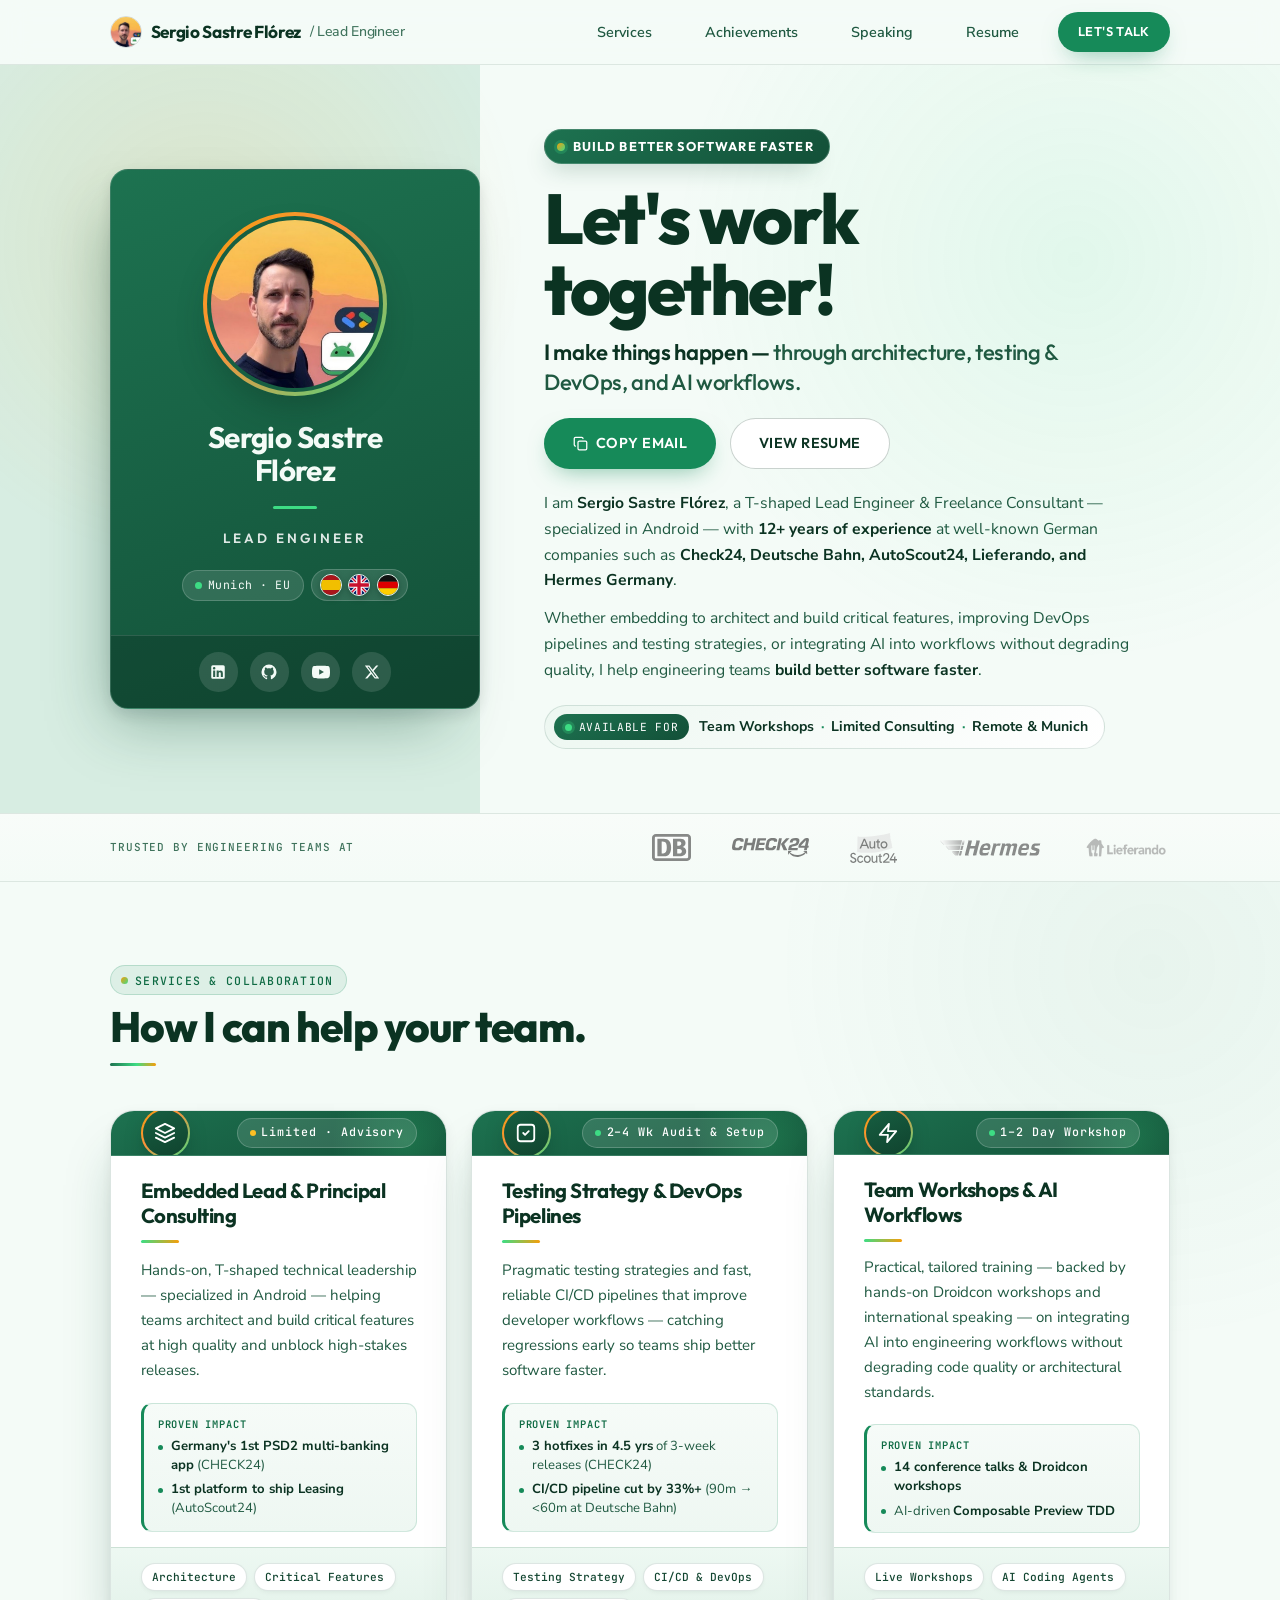
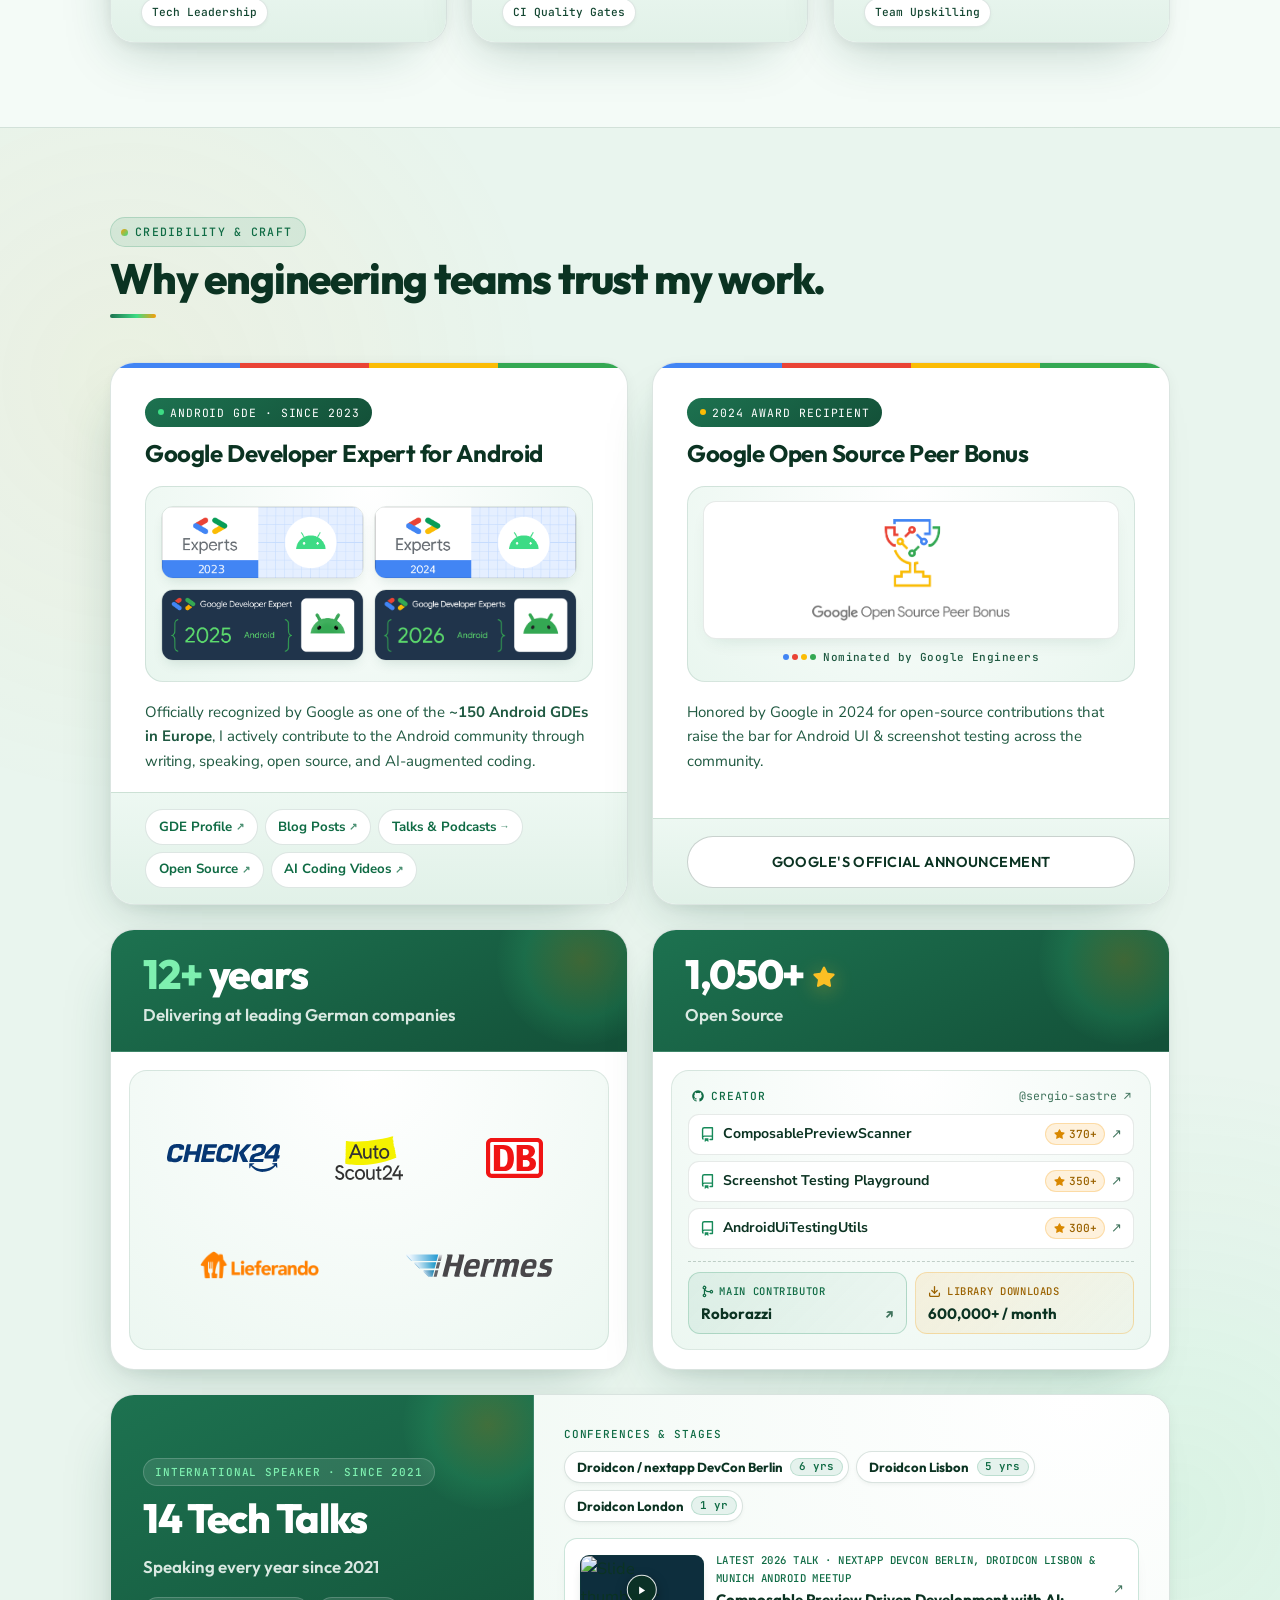
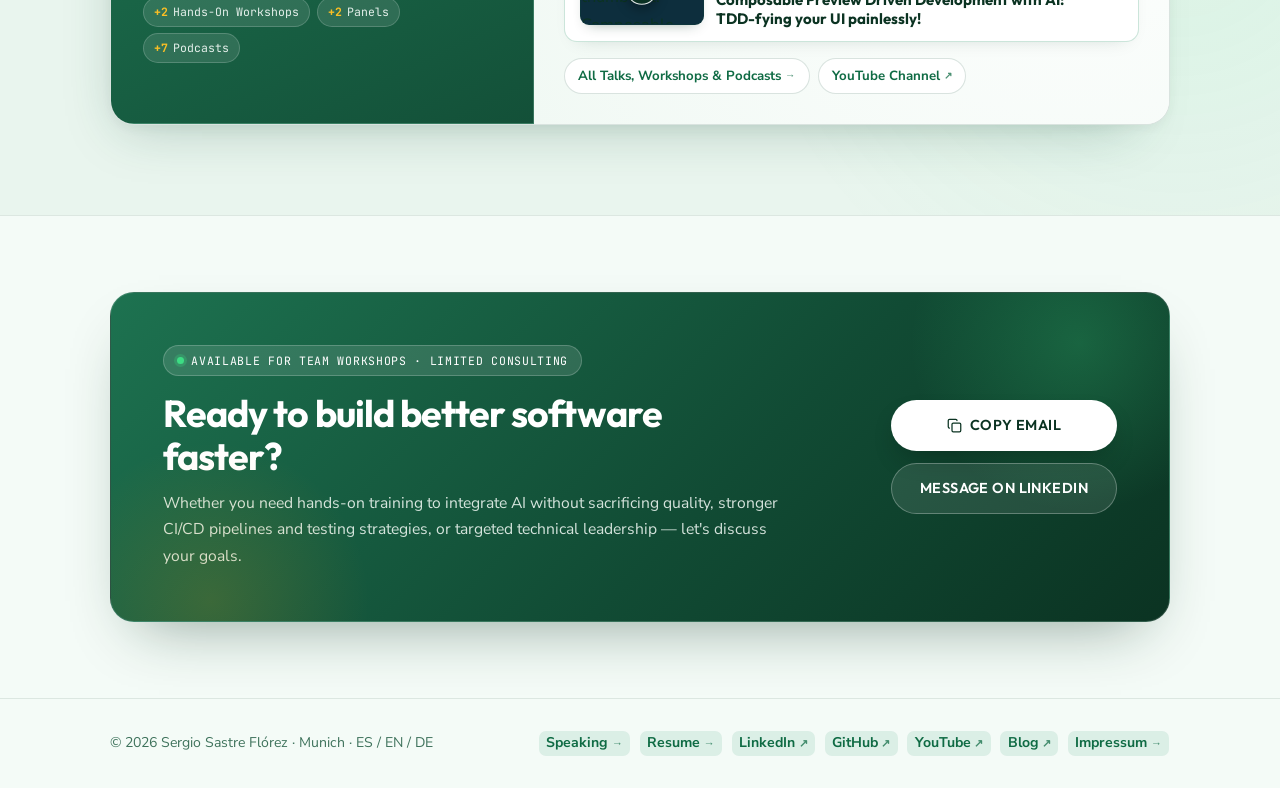
==== index.html @ 7dfab3ab "use face icon on the top left instead of ssf" ====
<!doctype html>
<html lang="en">
<head>
  <meta charset="utf-8">
  <meta name="viewport" content="width=device-width, initial-scale=1">
  <title>Sergio Sastre Flórez — Lead Engineer &amp; Google Developer Expert</title>
  <meta
    name="description"
    content="Sergio Sastre Flórez — Lead Engineer, Freelance Consultant, Google Developer Expert (GDE) for Android, and 2024 Google Open Source Peer Bonus Award recipient. Build better software faster."
  >
  <meta name="author" content="Sergio Sastre Flórez">
  <meta property="og:type" content="website">
  <meta property="og:title" content="Sergio Sastre Flórez — Lead Engineer &amp; Android GDE">
  <meta
    property="og:description"
    content="Lead Engineer with 12+ years of experience at Check24, Deutsche Bahn, AutoScout24, Lieferando, and Hermes Germany. Build better software faster."
  >
  <meta property="og:url" content="https://sergio-sastre.github.io/IT-Consulting-Training/">

  <link rel="preconnect" href="https://fonts.googleapis.com">
  <link rel="preconnect" href="https://fonts.gstatic.com" crossorigin>
  <link
    href="https://fonts.googleapis.com/css2?family=JetBrains+Mono:wght@400;500&family=Nunito+Sans:opsz,wght@6..12,400;6..12,500;6..12,600;6..12,700&family=Outfit:wght@500;600;700;800&display=swap"
    rel="stylesheet"
  >
  <link rel="stylesheet" href="styles.css?v=30">

  <script type="application/ld+json">
    {
      "@context": "https://schema.org",
      "@type": "Person",
      "name": "Sergio Sastre Flórez",
      "jobTitle": "Lead Engineer & Freelance Consultant",
      "award": [
        "Google Developer Expert (GDE) for Android",
        "2024 Google Open Source Peer Bonus Award"
      ],
      "knowsLanguage": ["Spanish", "English", "German"],
      "address": {
        "@type": "PostalAddress",
        "addressLocality": "Munich",
        "addressCountry": "DE"
      },
      "sameAs": [
        "https://www.linkedin.com/in/sergio-sastre-florez-75b62754/",
        "https://github.com/sergio-sastre",
        "https://www.youtube.com/@sergio-sastre",
        "https://x.com/Gio_Sastre",
        "https://sergiosastre.hashnode.dev/"
      ]
    }
  </script>
</head>
<body id="top">
  <a class="skip-link" href="#main-content">Skip to main content</a>

  <!-- Header -->
  <header class="site-header">
    <div class="container header-inner">
      <a href="#top" class="brand" id="brand-link">
        <img src="assets/sergio-avatar.jpg" alt="" class="brand-mark" width="32" height="32" aria-hidden="true">
        <span>Sergio Sastre Flórez</span>
        <span class="brand-role">/ Lead Engineer</span>
      </a>

      <nav class="header-nav" aria-label="Primary navigation">
        <a href="#services" class="nav-pill">Services</a>
        <a href="#credibility" class="nav-pill">Achievements</a>
        <a href="speaking.html" class="nav-pill">Speaking</a>
        <a href="resume.html" class="nav-pill">Resume</a>
        <a
          href="#contact"
          class="btn btn--primary btn--sm"
          id="header-cta"
        >
          Let's Talk
        </a>
      </nav>
    </div>
  </header>

  <main id="main-content">
    <!-- Hero: Signature Split-Plane Backdrop + 3D-Tilt Profile Card -->
    <section class="hero">
      <div class="container">
        <div class="hero-grid">
          <div class="card-stage">
            <aside class="profile-card" id="profile-card" aria-label="Sergio Sastre Flórez profile card">
              <div class="profile-card-main">
                <div class="avatar-halo">
                  <div class="avatar-inner">
                    <img
                      src="assets/sergio-avatar.jpg"
                      alt="Sergio Sastre Flórez — Google Developer Expert for Android"
                      class="avatar-img"
                      width="174"
                      height="174"
                    >
                  </div>
                </div>
                <h2 class="profile-name">Sergio Sastre<br>Flórez</h2>
                <div class="profile-rule" aria-hidden="true"></div>
                <p class="profile-title">Lead Engineer</p>
                <div class="profile-meta-row">
                  <span class="meta-pill meta-pill--live">Munich &middot; EU</span>
                  <span class="flag-group" aria-label="Working languages: Spanish, English, and German">
                    <span class="flag-badge" title="Spanish" aria-label="Spanish">
                      <svg viewBox="0 0 36 36" aria-hidden="true">
                        <rect width="36" height="9" y="0" fill="#AA151B" />
                        <rect width="36" height="18" y="9" fill="#F1BF00" />
                        <rect width="36" height="9" y="27" fill="#AA151B" />
                      </svg>
                    </span>
                    <span class="flag-badge" title="English" aria-label="English">
                      <svg viewBox="0 0 36 36" aria-hidden="true">
                        <rect width="36" height="36" fill="#012169" />
                        <path d="M0 0L36 36M36 0L0 36" stroke="#FFFFFF" stroke-width="6" />
                        <path d="M0 0L36 36M36 0L0 36" stroke="#C8102E" stroke-width="2.5" />
                        <path d="M18 0V36M0 18H36" stroke="#FFFFFF" stroke-width="10" />
                        <path d="M18 0V36M0 18H36" stroke="#C8102E" stroke-width="6" />
                      </svg>
                    </span>
                    <span class="flag-badge" title="German" aria-label="German">
                      <svg viewBox="0 0 36 36" aria-hidden="true">
                        <rect width="36" height="12" y="0" fill="#111111" />
                        <rect width="36" height="12" y="12" fill="#DD0000" />
                        <rect width="36" height="12" y="24" fill="#FFCE00" />
                      </svg>
                    </span>
                  </span>
                </div>
              </div>

              <div class="profile-socials" aria-label="Social profiles">
                <a
                  href="https://www.linkedin.com/in/sergio-sastre-florez-75b62754/"
                  target="_blank"
                  rel="noopener noreferrer"
                  class="social-btn"
                  aria-label="LinkedIn"
                >
                  <svg width="18" height="18" viewBox="0 0 24 24" fill="currentColor" aria-hidden="true">
                    <path d="M19 3a2 2 0 0 1 2 2v14a2 2 0 0 1-2 2H5a2 2 0 0 1-2-2V5a2 2 0 0 1 2-2h14m-.5 15.5v-5.3a3.26 3.26 0 0 0-3.26-3.26c-.85 0-1.84.52-2.28 1.3v-1.11h-2.79v8.37h2.79v-4.93c0-.77.62-1.4 1.39-1.4a1.4 1.4 0 0 1 1.4 1.4v4.93h2.75M6.88 8.56a1.68 1.68 0 0 0 1.68-1.68c0-.93-.75-1.69-1.68-1.69a1.69 1.69 0 0 0-1.69 1.69c0 .93.76 1.68 1.69 1.68m1.39 9.94v-8.37H5.5v8.37h2.77z" />
                  </svg>
                </a>
                <a
                  href="https://github.com/sergio-sastre"
                  target="_blank"
                  rel="noopener noreferrer"
                  class="social-btn"
                  aria-label="GitHub"
                >
                  <svg width="18" height="18" viewBox="0 0 24 24" fill="currentColor" aria-hidden="true">
                    <path d="M12 2A10 10 0 0 0 2 12c0 4.42 2.87 8.17 6.84 9.5.5.08.66-.23.66-.5v-1.69c-2.77.6-3.36-1.34-3.36-1.34-.46-1.16-1.11-1.47-1.11-1.47-.91-.62.07-.6.07-.6 1 .07 1.53 1.03 1.53 1.03.87 1.52 2.34 1.07 2.91.83.09-.65.35-1.09.63-1.34-2.22-.25-4.55-1.11-4.55-4.92 0-1.11.38-2 1.03-2.71-.1-.25-.45-1.29.1-2.64 0 0 .84-.27 2.75 1.02.79-.22 1.65-.33 2.5-.33.85 0 1.71.11 2.5.33 1.91-1.29 2.75-1.02 2.75-1.02.55 1.35.2 2.39.1 2.64.65.71 1.03 1.6 1.03 2.71 0 3.82-2.34 4.66-4.57 4.91.36.31.69.92.69 1.85V21c0 .27.16.59.67.5C19.14 20.16 22 16.42 22 12A10 10 0 0 0 12 2z" />
                  </svg>
                </a>
                <a
                  href="https://www.youtube.com/@sergio-sastre"
                  target="_blank"
                  rel="noopener noreferrer"
                  class="social-btn"
                  aria-label="YouTube"
                >
                  <svg width="18" height="18" viewBox="0 0 24 24" fill="currentColor" aria-hidden="true">
                    <path d="M23.5 6.2a3 3 0 0 0-2.1-2.1C19.5 3.5 12 3.5 12 3.5s-7.5 0-9.4.6A3 3 0 0 0 .5 6.2C0 8.1 0 12 0 12s0 3.9.5 5.8a3 3 0 0 0 2.1 2.1c1.9.6 9.4.6 9.4.6s7.5 0 9.4-.6a3 3 0 0 0 2.1-2.1c.5-1.9.5-5.8.5-5.8s0-3.9-.5-5.8zM9.6 15.6V8.4l6.3 3.6-6.3 3.6z" />
                  </svg>
                </a>
                <a
                  href="https://x.com/Gio_Sastre"
                  target="_blank"
                  rel="noopener noreferrer"
                  class="social-btn"
                  aria-label="X (Twitter)"
                >
                  <svg width="16" height="16" viewBox="0 0 24 24" fill="currentColor" aria-hidden="true">
                    <path d="M18.244 2.25h3.308l-7.227 8.26 8.502 11.24H16.17l-5.214-6.817L4.99 21.75H1.68l7.73-8.835L1.254 2.25H8.08l4.713 6.231zm-1.161 17.52h1.833L7.084 4.126H5.117z" />
                  </svg>
                </a>
              </div>
            </aside>
          </div>

          <!-- Personal Pitch -->
          <div class="hero-content">
            <div class="quality-eyebrow">Build Better Software Faster</div>
            <h1 class="hero-headline">Let's work<br>together!</h1>
            <p class="hero-tagline">
              I make things happen &mdash;
              <span class="hero-tagline-muted">through architecture, testing &amp; DevOps, and AI workflows.</span>
            </p>

            <div class="hero-actions">
              <button
                type="button"
                class="btn btn--primary"
                id="hero-contact-btn"
                data-copy-email="sergio.sastre.florez@gmail.com"
                title="Copy sergio.sastre.florez@gmail.com"
              >
                <svg width="15" height="15" viewBox="0 0 24 24" fill="none" stroke="currentColor" stroke-width="2" stroke-linecap="round" stroke-linejoin="round" aria-hidden="true">
                  <rect width="14" height="14" x="8" y="8" rx="2" ry="2" />
                  <path d="M4 16c-1.1 0-2-.9-2-2V4c0-1.1.9-2 2-2h10c1.1 0 2 .9 2 2" />
                </svg>
                <span data-copy-label>Copy Email</span>
              </button>
              <a
                href="resume.html"
                class="btn btn--outline"
                id="hero-resume-btn"
              >
                View Resume
              </a>
            </div>

            <div class="hero-bio">
              <p>
                I am <strong>Sergio Sastre Flórez</strong>, a T-shaped Lead Engineer &amp; Freelance Consultant
                &mdash; specialized in Android &mdash; with <strong><span data-years-since="2014-03">12+</span> years of experience</strong> at well-known
                German companies such as <strong>Check24, Deutsche Bahn, AutoScout24, Lieferando, and Hermes Germany</strong>.
              </p>
              <p>
                Whether embedding to architect and build critical features, improving DevOps pipelines and
                testing strategies, or integrating AI into workflows without degrading quality, I help
                engineering teams <strong>build better software faster</strong>.
              </p>
              <div class="engagement-strip" aria-label="Consulting and training availability">
                <span class="engagement-badge">
                  <span class="engagement-dot" aria-hidden="true"></span>
                  Available for
                </span>
                <span class="lang-item">Team Workshops</span>
                <span class="lang-sep" aria-hidden="true">&middot;</span>
                <span class="lang-item">Limited Consulting</span>
                <span class="lang-sep" aria-hidden="true">&middot;</span>
                <span class="lang-item">Remote &amp; Munich</span>
              </div>
            </div>
          </div>
        </div>
      </div>
    </section>

    <!-- Slim Enterprise Trust Logo Bar -->
    <section class="trust-bar" aria-label="Enterprise engineering teams collaborated with">
      <div class="container trust-bar-inner">
        <span class="trust-bar-label">Trusted by engineering teams at</span>
        <div class="trust-bar-logos">
          <img src="assets/logo-deutsche-bahn.svg" alt="Deutsche Bahn" class="trust-logo trust-logo--db" loading="eager">
          <img src="assets/logo-check24.svg" alt="CHECK24" class="trust-logo trust-logo--check24" loading="eager">
          <img src="assets/logo-autoscout24.svg" alt="AutoScout24" class="trust-logo trust-logo--as24" loading="eager">
          <img src="assets/logo-hermes.svg" alt="Hermes Germany" class="trust-logo trust-logo--hermes" loading="eager">
          <img src="assets/logo-lieferando.png" alt="Lieferando" class="trust-logo trust-logo--lieferando" loading="eager">
        </div>
      </div>
    </section>

    <!-- Services & Engagement Pillars -->
    <section class="services" id="services">
      <div class="container">
        <div class="section-header reveal">
          <span class="section-eyebrow">Services &amp; Collaboration</span>
          <h2 class="section-title">How I can help your team.</h2>
        </div>

        <div class="services-grid">
          <article class="service-card reveal">
            <div class="service-card-top">
              <span class="service-icon" aria-hidden="true">
                <svg width="22" height="22" viewBox="0 0 24 24" fill="none" stroke="currentColor" stroke-width="2" stroke-linecap="round" stroke-linejoin="round">
                  <polygon points="12 2 2 7 12 12 22 7 12 2" />
                  <polyline points="2 17 12 22 22 17" />
                  <polyline points="2 12 12 17 22 12" />
                </svg>
              </span>
              <span class="service-num service-num--limited">Limited &middot; Advisory</span>
            </div>
            <h3 class="service-title">Embedded Lead &amp; Principal Consulting</h3>
            <p class="service-desc">
              Hands-on, T-shaped technical leadership &mdash; specialized in Android &mdash; helping teams
              architect and build critical features at high quality and unblock high-stakes releases.
            </p>
            <div class="service-proof">
              <span class="service-proof-label">Proven Impact</span>
              <ul class="service-proof-list">
                <li><strong>Germany's 1st PSD2 multi-banking app</strong> (CHECK24)</li>
                <li><strong>1st platform to ship Leasing</strong> (AutoScout24)</li>
              </ul>
            </div>
            <div class="service-tags" aria-label="Focus areas">
              <span class="service-tag">Architecture</span>
              <span class="service-tag">Critical Features</span>
              <span class="service-tag">Tech Leadership</span>
            </div>
          </article>

          <article class="service-card reveal">
            <div class="service-card-top">
              <span class="service-icon" aria-hidden="true">
                <svg width="22" height="22" viewBox="0 0 24 24" fill="none" stroke="currentColor" stroke-width="2" stroke-linecap="round" stroke-linejoin="round">
                  <rect x="3" y="3" width="18" height="18" rx="3" />
                  <path d="m9 12 2 2 4-4" />
                </svg>
              </span>
              <span class="service-num">2&ndash;4 Wk Audit &amp; Setup</span>
            </div>
            <h3 class="service-title">Testing Strategy &amp; DevOps Pipelines</h3>
            <p class="service-desc">
              Pragmatic testing strategies and fast, reliable CI/CD pipelines that improve developer
              workflows &mdash; catching regressions early so teams ship better software faster.
            </p>
            <div class="service-proof">
              <span class="service-proof-label">Proven Impact</span>
              <ul class="service-proof-list">
                <li><strong>3 hotfixes in 4.5 yrs</strong> of 3-week releases (CHECK24)</li>
                <li><strong>CI/CD pipeline cut by 33%+</strong> (90m &rarr; &lt;60m at Deutsche Bahn)</li>
              </ul>
            </div>
            <div class="service-tags" aria-label="Focus areas">
              <span class="service-tag">Testing Strategy</span>
              <span class="service-tag">CI/CD &amp; DevOps</span>
              <span class="service-tag">CI Quality Gates</span>
            </div>
          </article>

          <article class="service-card reveal">
            <div class="service-card-top">
              <span class="service-icon" aria-hidden="true">
                <svg width="22" height="22" viewBox="0 0 24 24" fill="none" stroke="currentColor" stroke-width="2" stroke-linecap="round" stroke-linejoin="round">
                  <path d="M13 2 3 14h9l-1 8 10-12h-9l1-8z" />
                </svg>
              </span>
              <span class="service-num">1&ndash;2 Day Workshop</span>
            </div>
            <h3 class="service-title">Team Workshops &amp; AI Workflows</h3>
            <p class="service-desc">
              Practical, tailored training &mdash; backed by hands-on Droidcon workshops and international
              speaking &mdash; on integrating AI into engineering workflows without degrading code quality
              or architectural standards.
            </p>
            <div class="service-proof">
              <span class="service-proof-label">Proven Impact</span>
              <ul class="service-proof-list">
                <li><strong>14 conference talks &amp; Droidcon workshops</strong></li>
                <li>AI-driven <strong>Composable Preview TDD</strong></li>
              </ul>
            </div>
            <div class="service-tags" aria-label="Focus areas">
              <span class="service-tag">Live Workshops</span>
              <span class="service-tag">AI Coding Agents</span>
              <span class="service-tag">Team Upskilling</span>
            </div>
          </article>
        </div>
      </div>
    </section>

    <!-- Credibility & Quality-First Bento -->
    <section class="credibility" id="credibility">
      <div class="container">
        <div class="section-header reveal">
          <span class="section-eyebrow">Credibility &amp; Craft</span>
          <h2 class="section-title">Why engineering teams trust my work.</h2>
        </div>

        <div class="bento-grid">
          <!-- Google Developer Expert for Android Card -->
          <article class="gde-card reveal">
            <div>
              <span class="gde-pill">Android GDE &middot; Since 2023</span>
              <h3 class="gde-title">Google Developer Expert for Android</h3>
            </div>

            <div class="gde-badges-box">
              <div class="gde-badges-grid" aria-label="Google Developer Expert for Android badges from 2023 to 2026">
                <img
                  src="assets/gde-android-2023.png"
                  alt="Google Developer Experts Android badge 2023"
                  class="gde-badge-img"
                  width="600"
                  height="213"
                >
                <img
                  src="assets/gde-android-2024.png"
                  alt="Google Developer Experts Android badge 2024"
                  class="gde-badge-img"
                  width="600"
                  height="213"
                >
                <img
                  src="assets/gde-android-2025.png"
                  alt="Google Developer Expert Android badge 2025"
                  class="gde-badge-img"
                  width="600"
                  height="213"
                >
                <img
                  src="assets/gde-android-2026.png"
                  alt="Google Developer Experts Android badge 2026"
                  class="gde-badge-img"
                  width="1024"
                  height="363"
                >
              </div>
            </div>

            <p class="gde-desc">
              Officially recognized by Google as one of the <strong>~150 Android GDEs in Europe</strong>,
              I actively contribute to the Android community through writing, speaking, open source, and
              AI-augmented coding.
            </p>

            <div class="gde-links" aria-label="Android GDE and community links">
              <a href="https://me.developers.google.com/u/sergio-sastre" target="_blank" rel="noopener noreferrer" class="link-chip">GDE Profile</a>
              <a href="https://sergiosastre.hashnode.dev/" target="_blank" rel="noopener noreferrer" class="link-chip">Blog Posts</a>
              <a href="speaking.html" class="link-chip link-chip--internal">Talks &amp; Podcasts</a>
              <a href="https://sergiosastre.hashnode.dev/open-source" target="_blank" rel="noopener noreferrer" class="link-chip">Open Source</a>
              <a href="https://www.youtube.com/@sergio-sastre" target="_blank" rel="noopener noreferrer" class="link-chip">AI Coding Videos</a>
            </div>
          </article>

          <!-- 2024 Google Open Source Peer Bonus Showcase -->
          <article class="award-card reveal">
            <div>
              <span class="award-pill">2024 Award Recipient</span>
              <h3 class="award-title">Google Open Source Peer Bonus</h3>
            </div>
            <div class="award-badge-box">
              <div class="award-emblem-frame">
                <img
                  src="assets/google-peer-bonus-2024.png"
                  alt="2024 Google Open Source Peer Bonus Award"
                  class="award-badge-img"
                  width="485"
                  height="264"
                >
              </div>
              <div class="award-badge-caption">
                <span class="google-dots" aria-hidden="true">
                  <span class="g-dot g-dot--blue"></span>
                  <span class="g-dot g-dot--red"></span>
                  <span class="g-dot g-dot--yellow"></span>
                  <span class="g-dot g-dot--green"></span>
                </span>
                <span>Nominated by Google Engineers</span>
              </div>
            </div>
            <p class="award-desc">
              Honored by Google in 2024 for open-source contributions that raise the bar for
              Android UI &amp; screenshot testing across the community.
            </p>
            <div class="award-actions">
              <a
                href="https://opensource.googleblog.com/2024/06/google-open-source-peer-bonus-program-first-group-2024-recipients.html"
                target="_blank"
                rel="noopener noreferrer"
                class="btn btn--outline"
                id="peer-bonus-link"
              >
                Google's official announcement
              </a>
            </div>
          </article>
        </div>

        <div class="bento-bottom">
          <article class="proof-card clients-card reveal">
            <div>
              <div class="proof-metric"><span data-years-since="2014-03">12+</span> years</div>
              <h3 class="proof-label">Delivering at leading German companies</h3>
            </div>
            <div
              class="clients-logo-tray"
              aria-label="Companies collaborated with: CHECK24, Deutsche Bahn, AutoScout24, Lieferando, and Hermes Germany"
            >
              <img src="assets/logo-check24.svg" alt="CHECK24" class="client-logo client-logo--check24" loading="lazy">
              <img src="assets/logo-autoscout24.svg" alt="AutoScout24" class="client-logo client-logo--as24" loading="lazy">
              <img src="assets/logo-deutsche-bahn.svg" alt="Deutsche Bahn" class="client-logo client-logo--db" loading="lazy">
              <img src="assets/logo-lieferando.png" alt="Lieferando" class="client-logo client-logo--lieferando" loading="lazy">
              <img src="assets/logo-hermes.svg" alt="Hermes Germany" class="client-logo client-logo--hermes" loading="lazy">
            </div>
          </article>

          <article class="proof-card oss-card reveal">
            <div>
              <div class="proof-metric">
                1,050+
                <span class="proof-star" aria-label="GitHub stars">
                  <svg width="26" height="26" viewBox="0 0 24 24" fill="currentColor" aria-hidden="true">
                    <path d="M12 2.4c.42 0 .8.24.98.62l2.44 4.95 5.46.79c.42.06.77.36.9.76.13.4.02.84-.28 1.13l-3.95 3.85.93 5.44c.07.42-.1.84-.44 1.09a1.1 1.1 0 0 1-1.15.08L12 18.54l-4.89 2.57c-.38.2-.83.17-1.15-.08a1.09 1.09 0 0 1-.44-1.09l.93-5.44-3.95-3.85a1.09 1.09 0 0 1-.28-1.13c.13-.4.48-.7.9-.76l5.46-.79 2.44-4.95c.18-.38.56-.62.98-.62Z" />
                  </svg>
                </span>
              </div>
              <h3 class="proof-label">Open Source</h3>
            </div>

            <div class="oss-tray">
              <div class="oss-group">
                <div class="oss-group-header">
                  <span class="oss-group-tag">
                    <svg width="14" height="14" viewBox="0 0 24 24" fill="currentColor" aria-hidden="true">
                      <path d="M12 2A10 10 0 0 0 2 12c0 4.42 2.87 8.17 6.84 9.5.5.08.66-.23.66-.5v-1.69c-2.77.6-3.36-1.34-3.36-1.34-.46-1.16-1.11-1.47-1.11-1.47-.91-.62.07-.6.07-.6 1 .07 1.53 1.03 1.53 1.03.87 1.52 2.34 1.07 2.91.83.09-.65.35-1.09.63-1.34-2.22-.25-4.55-1.11-4.55-4.92 0-1.11.38-2 1.03-2.71-.1-.25-.45-1.29.1-2.64 0 0 .84-.27 2.75 1.02.79-.22 1.65-.33 2.5-.33.85 0 1.71.11 2.5.33 1.91-1.29 2.75-1.02 2.75-1.02.55 1.35.2 2.39.1 2.64.65.71 1.03 1.6 1.03 2.71 0 3.82-2.34 4.66-4.57 4.91.36.31.69.92.69 1.85V21c0 .27.16.59.67.5C19.14 20.16 22 16.42 22 12A10 10 0 0 0 12 2z" />
                    </svg>
                    Creator
                  </span>
                  <a
                    href="https://github.com/sergio-sastre"
                    target="_blank"
                    rel="noopener noreferrer"
                    class="oss-handle"
                  >@sergio-sastre &#8599;</a>
                </div>

                <div class="oss-repo-list" role="list">
                  <a
                    href="https://github.com/sergio-sastre/ComposablePreviewScanner"
                    target="_blank"
                    rel="noopener noreferrer"
                    class="oss-repo-item"
                    role="listitem"
                  >
                    <span class="oss-repo-name">
                      <svg class="oss-repo-icon" width="15" height="15" viewBox="0 0 16 16" fill="currentColor" aria-hidden="true">
                        <path d="M2 2.5A2.5 2.5 0 0 1 4.5 0h8.75a.75.75 0 0 1 .75.75v12.5a.75.75 0 0 1-.75.75h-2.5a.75.75 0 0 1 0-1.5h1.75v-2h-8a1 1 0 0 0-.714 1.7.75.75 0 1 1-1.072 1.05A2.495 2.495 0 0 1 2 11.5Zm10.5-1h-8a1 1 0 0 0-1 1v6.708A2.486 2.486 0 0 1 4.5 9h8ZM5 12.25a.25.25 0 0 1 .25-.25h3.5a.25.25 0 0 1 .25.25v3.25a.25.25 0 0 1-.4.2l-1.45-1.087a.249.249 0 0 0-.3 0L5.4 15.7a.25.25 0 0 1-.4-.2Z" />
                      </svg>
                      <span>ComposablePreviewScanner</span>
                    </span>
                    <span class="oss-repo-meta">
                      <span class="oss-star-badge">
                        <svg class="oss-star-icon" width="11" height="11" viewBox="0 0 16 16" fill="currentColor" aria-hidden="true">
                          <path d="M8 .25a.75.75 0 0 1 .673.418l1.882 3.815 4.21.612a.75.75 0 0 1 .416 1.279l-3.046 2.97.719 4.192a.751.751 0 0 1-1.088.791L8 12.347l-3.766 1.98a.75.75 0 0 1-1.088-.79l.72-4.194L.818 6.374a.75.75 0 0 1 .416-1.28l4.21-.611L7.327.668A.75.75 0 0 1 8 .25Z" />
                        </svg>
                        <span data-github-stars="sergio-sastre/ComposablePreviewScanner">370+</span>
                      </span>
                      <span class="oss-arrow" aria-hidden="true">&#8599;</span>
                    </span>
                  </a>

                  <a
                    href="https://github.com/sergio-sastre/Android-screenshot-testing-playground"
                    target="_blank"
                    rel="noopener noreferrer"
                    class="oss-repo-item"
                    role="listitem"
                  >
                    <span class="oss-repo-name">
                      <svg class="oss-repo-icon" width="15" height="15" viewBox="0 0 16 16" fill="currentColor" aria-hidden="true">
                        <path d="M2 2.5A2.5 2.5 0 0 1 4.5 0h8.75a.75.75 0 0 1 .75.75v12.5a.75.75 0 0 1-.75.75h-2.5a.75.75 0 0 1 0-1.5h1.75v-2h-8a1 1 0 0 0-.714 1.7.75.75 0 1 1-1.072 1.05A2.495 2.495 0 0 1 2 11.5Zm10.5-1h-8a1 1 0 0 0-1 1v6.708A2.486 2.486 0 0 1 4.5 9h8ZM5 12.25a.25.25 0 0 1 .25-.25h3.5a.25.25 0 0 1 .25.25v3.25a.25.25 0 0 1-.4.2l-1.45-1.087a.249.249 0 0 0-.3 0L5.4 15.7a.25.25 0 0 1-.4-.2Z" />
                      </svg>
                      <span>Screenshot Testing Playground</span>
                    </span>
                    <span class="oss-repo-meta">
                      <span class="oss-star-badge">
                        <svg class="oss-star-icon" width="11" height="11" viewBox="0 0 16 16" fill="currentColor" aria-hidden="true">
                          <path d="M8 .25a.75.75 0 0 1 .673.418l1.882 3.815 4.21.612a.75.75 0 0 1 .416 1.279l-3.046 2.97.719 4.192a.751.751 0 0 1-1.088.791L8 12.347l-3.766 1.98a.75.75 0 0 1-1.088-.79l.72-4.194L.818 6.374a.75.75 0 0 1 .416-1.28l4.21-.611L7.327.668A.75.75 0 0 1 8 .25Z" />
                        </svg>
                        <span data-github-stars="sergio-sastre/Android-screenshot-testing-playground">350+</span>
                      </span>
                      <span class="oss-arrow" aria-hidden="true">&#8599;</span>
                    </span>
                  </a>

                  <a
                    href="https://github.com/sergio-sastre/AndroidUiTestingUtils"
                    target="_blank"
                    rel="noopener noreferrer"
                    class="oss-repo-item"
                    role="listitem"
                  >
                    <span class="oss-repo-name">
                      <svg class="oss-repo-icon" width="15" height="15" viewBox="0 0 16 16" fill="currentColor" aria-hidden="true">
                        <path d="M2 2.5A2.5 2.5 0 0 1 4.5 0h8.75a.75.75 0 0 1 .75.75v12.5a.75.75 0 0 1-.75.75h-2.5a.75.75 0 0 1 0-1.5h1.75v-2h-8a1 1 0 0 0-.714 1.7.75.75 0 1 1-1.072 1.05A2.495 2.495 0 0 1 2 11.5Zm10.5-1h-8a1 1 0 0 0-1 1v6.708A2.486 2.486 0 0 1 4.5 9h8ZM5 12.25a.25.25 0 0 1 .25-.25h3.5a.25.25 0 0 1 .25.25v3.25a.25.25 0 0 1-.4.2l-1.45-1.087a.249.249 0 0 0-.3 0L5.4 15.7a.25.25 0 0 1-.4-.2Z" />
                      </svg>
                      <span>AndroidUiTestingUtils</span>
                    </span>
                    <span class="oss-repo-meta">
                      <span class="oss-star-badge">
                        <svg class="oss-star-icon" width="11" height="11" viewBox="0 0 16 16" fill="currentColor" aria-hidden="true">
                          <path d="M8 .25a.75.75 0 0 1 .673.418l1.882 3.815 4.21.612a.75.75 0 0 1 .416 1.279l-3.046 2.97.719 4.192a.751.751 0 0 1-1.088.791L8 12.347l-3.766 1.98a.75.75 0 0 1-1.088-.79l.72-4.194L.818 6.374a.75.75 0 0 1 .416-1.28l4.21-.611L7.327.668A.75.75 0 0 1 8 .25Z" />
                        </svg>
                        <span data-github-stars="sergio-sastre/AndroidUiTestingUtils">300+</span>
                      </span>
                      <span class="oss-arrow" aria-hidden="true">&#8599;</span>
                    </span>
                  </a>
                </div>
              </div>

              <div class="oss-spotlights">
                <a
                  href="https://github.com/takahirom/roborazzi"
                  target="_blank"
                  rel="noopener noreferrer"
                  class="oss-spotlight oss-spotlight--roborazzi"
                >
                  <span class="oss-spotlight-eyebrow">
                    <svg width="13" height="13" viewBox="0 0 16 16" fill="currentColor" aria-hidden="true">
                      <path d="M5.45 5.154A4.25 4.25 0 0 0 9.25 7.5h1.378a2.251 2.251 0 1 1 0 1.5H9.25A5.734 5.734 0 0 1 5 7.123v3.505a2.25 2.25 0 1 1-1.5 0V5.372a2.25 2.25 0 1 1 1.95-.218ZM4.25 13.5a.75.75 0 1 0 0-1.5.75.75 0 0 0 0 1.5Zm8.5-4.5a.75.75 0 1 0 0-1.5.75.75 0 0 0 0 1.5ZM5 3.25a.75.75 0 1 0 0 .005V3.25Z" />
                    </svg>
                    Main Contributor
                  </span>
                  <span class="oss-spotlight-title">
                    <span>Roborazzi</span>
                    <span class="oss-arrow" aria-hidden="true">&#8599;</span>
                  </span>
                </a>

                <div class="oss-spotlight oss-spotlight--downloads">
                  <span class="oss-spotlight-eyebrow">
                    <svg width="13" height="13" viewBox="0 0 24 24" fill="none" stroke="currentColor" stroke-width="2.4" stroke-linecap="round" stroke-linejoin="round" aria-hidden="true">
                      <path d="M21 15v4a2 2 0 0 1-2 2H5a2 2 0 0 1-2-2v-4" />
                      <polyline points="7 10 12 15 17 10" />
                      <line x1="12" y1="15" x2="12" y2="3" />
                    </svg>
                    Library Downloads
                  </span>
                  <span class="oss-spotlight-title">
                    <span><span data-library-downloads>600,000+</span> / month</span>
                  </span>
                </div>
              </div>
            </div>
          </article>
        </div>

        <!-- Full-Width International Speaker & Communication Proof Card -->
        <article class="proof-card speaker-card reveal" aria-label="International speaking, workshops, panels, and podcasts">
          <div class="speaker-card-lead">
            <span class="speaker-eyebrow">International Speaker &middot; Since 2021</span>
            <div class="proof-metric">14 Tech Talks</div>
            <h3 class="proof-label">Speaking every year since 2021</h3>
            <div class="speaker-stats-row" aria-label="Additional appearances beyond the 14 tech talks">
              <span class="speaker-stat-pill"><strong>+2</strong> Hands-On Workshops</span>
              <span class="speaker-stat-pill"><strong>+2</strong> Panels</span>
              <span class="speaker-stat-pill"><strong>+7</strong> Podcasts</span>
            </div>
          </div>

          <div class="speaker-card-body">
            <div class="speaker-venues">
              <span class="speaker-venues-label">Conferences &amp; Stages</span>
              <div class="speaker-venue-chips">
                <span class="speaker-venue-chip">
                  <span>Droidcon / nextapp DevCon Berlin</span>
                  <span class="speaker-venue-count">6 yrs</span>
                </span>
                <span class="speaker-venue-chip">
                  <span>Droidcon Lisbon</span>
                  <span class="speaker-venue-count">5 yrs</span>
                </span>
                <span class="speaker-venue-chip">
                  <span>Droidcon London</span>
                  <span class="speaker-venue-count">1 yr</span>
                </span>
              </div>
            </div>

            <a
              href="https://www.youtube.com/watch?v=SDtrO4ddlBA"
              target="_blank"
              rel="noopener noreferrer"
              class="speaker-featured-talk"
            >
              <span class="speaker-featured-thumb">
                <img
                  src="https://files.speakerdeck.com/presentations/9c331479b34b43c38b0afb5137bd88f7/slide_1.jpg?41035550"
                  alt="Slide thumbnail: Composable Preview Driven Development with AI: TDD-fying your UI painlessly!"
                  class="speaker-featured-thumb-img"
                  loading="lazy"
                >
                <span class="speaker-featured-play" aria-hidden="true">
                  <svg width="13" height="13" viewBox="0 0 24 24" fill="currentColor">
                    <path d="M8 5.14v14l11-7-11-7z" />
                  </svg>
                </span>
              </span>
              <span class="speaker-featured-copy">
                <span class="speaker-featured-meta">Latest 2026 Talk &middot; nextapp DevCon Berlin, Droidcon Lisbon &amp; Munich Android Meetup</span>
                <span class="speaker-featured-title">Composable Preview Driven Development with AI: TDD-fying your UI painlessly!</span>
              </span>
              <span class="oss-arrow" aria-hidden="true">&#8599;</span>
            </a>

            <div class="speaker-actions">
              <a
                href="speaking.html"
                class="link-chip link-chip--internal"
              >
                All Talks, Workshops &amp; Podcasts
              </a>
              <a
                href="https://www.youtube.com/@sergio-sastre"
                target="_blank"
                rel="noopener noreferrer"
                class="link-chip"
              >
                YouTube Channel
              </a>
            </div>
          </div>
        </article>
      </div>
    </section>

    <!-- Closing Client Conversion CTA -->
    <section class="cta-section" id="contact">
      <div class="container">
        <div class="cta-banner reveal">
          <div class="cta-content">
            <span class="cta-pill">
              <span class="cta-pill-dot" aria-hidden="true"></span>
              Available for Team Workshops &middot; Limited Consulting
            </span>
            <h2 class="cta-title">Ready to build better software faster?</h2>
            <p class="cta-desc">
              Whether you need hands-on training to integrate AI without sacrificing quality, stronger CI/CD
              pipelines and testing strategies, or targeted technical leadership &mdash; let's discuss your goals.
            </p>
          </div>

          <div class="cta-actions">
            <button
              type="button"
              class="btn btn--light"
              id="closing-cta-btn"
              data-copy-email="sergio.sastre.florez@gmail.com"
              title="Copy sergio.sastre.florez@gmail.com"
            >
              <svg width="15" height="15" viewBox="0 0 24 24" fill="none" stroke="currentColor" stroke-width="2" stroke-linecap="round" stroke-linejoin="round" aria-hidden="true">
                <rect width="14" height="14" x="8" y="8" rx="2" ry="2" />
                <path d="M4 16c-1.1 0-2-.9-2-2V4c0-1.1.9-2 2-2h10c1.1 0 2 .9 2 2" />
              </svg>
              <span data-copy-label>Copy Email</span>
            </button>
            <a
              href="https://www.linkedin.com/in/sergio-sastre-florez-75b62754/"
              target="_blank"
              rel="noopener noreferrer"
              class="btn btn--glass"
            >
              Message on LinkedIn
            </a>
          </div>
        </div>
      </div>
    </section>
  </main>

  <footer class="site-footer">
    <div class="container footer-inner">
      <div>&copy; <span id="current-year">2026</span> Sergio Sastre Flórez &middot; Munich &middot; ES / EN / DE</div>
      <div class="footer-links">
        <a href="speaking.html" class="link-chip link-chip--internal">Speaking</a>
        <a href="resume.html" class="link-chip link-chip--internal">Resume</a>
        <a href="https://www.linkedin.com/in/sergio-sastre-florez-75b62754/" target="_blank" rel="noopener noreferrer" class="link-chip">LinkedIn</a>
        <a href="https://github.com/sergio-sastre" target="_blank" rel="noopener noreferrer" class="link-chip">GitHub</a>
        <a href="https://www.youtube.com/@sergio-sastre" target="_blank" rel="noopener noreferrer" class="link-chip">YouTube</a>
        <a href="https://sergiosastre.hashnode.dev/" target="_blank" rel="noopener noreferrer" class="link-chip">Blog</a>
        <a href="impressum.html" class="link-chip link-chip--internal">Impressum</a>
      </div>
    </div>
  </footer>

  <script src="script.js?v=15" defer></script>
</body>
</html>
---- styles.css ----
/* ==========================================================================
   Sergio Sastre Flórez — Standout Personal Home Page
   Elevated Wix-Inspired Split-Plane Card + Quality-First Showcase
   Fonts: Outfit (Rounded Geometric Display) + Nunito Sans (Rounded Pro Body)
   ========================================================================== */

:root {
  --sand-bg: #d7ede2;
  --sand-deep: #c4e4d4;
  --card-cream: #edf7f1;
  --white: #f4fbf7;
  --pure-white: #ffffff;
  --off-white: #e9f5ee;

  --ink-950: #0b3322;
  --ink-800: #134631;
  --ink-700: #1f5941;
  --ink-500: #3f735c;

  --cobalt-600: #168a59;
  --cobalt-700: #0f6b44;
  --cobalt-tint: rgba(22, 138, 89, 0.11);
  --cobalt-tint-hover: rgba(22, 138, 89, 0.18);

  --amber-glow: rgba(245, 158, 11, 0.18);
  --rule: rgba(11, 51, 34, 0.10);
  --rule-strong: rgba(11, 51, 34, 0.22);

  --font-display: "Outfit", -apple-system, BlinkMacSystemFont, sans-serif;
  --font-sans: "Nunito Sans", -apple-system, BlinkMacSystemFont, sans-serif;
  --font-mono: "JetBrains Mono", ui-monospace, SFMono-Regular, Menlo, monospace;

  --container-max: 1140px;
  --gutter: clamp(1.25rem, 4vw, 2.5rem);
  --radius-sm: 10px;
  --radius-md: 18px;
  --radius-lg: 24px;
  --ease-out: cubic-bezier(0.22, 1, 0.36, 1);
}

*,
*::before,
*::after {
  box-sizing: border-box;
}

html {
  scroll-behavior: smooth;
  -webkit-font-smoothing: antialiased;
  -moz-osx-font-smoothing: grayscale;
  overflow-x: clip;
  max-width: 100%;
}

body {
  margin: 0;
  background-color: var(--white);
  color: var(--ink-950);
  font-family: var(--font-sans);
  font-size: 1.02rem;
  line-height: 1.7;
  overflow-x: clip;
  max-width: 100%;
}

img {
  max-width: 100%;
  display: block;
}

a {
  color: inherit;
  text-decoration: none;
}

button {
  font: inherit;
  color: inherit;
}

:focus-visible {
  outline: 2px solid var(--cobalt-600);
  outline-offset: 3px;
}

.skip-link {
  position: absolute;
  top: -100px;
  left: 1rem;
  background: var(--ink-950);
  color: var(--pure-white);
  padding: 0.6rem 1rem;
  border-radius: var(--radius-sm);
  z-index: 1000;
  font-size: 0.875rem;
}

.skip-link:focus {
  top: 1rem;
}

.container {
  width: 100%;
  max-width: var(--container-max);
  margin-inline: auto;
  padding-inline: var(--gutter);
}

/* ==========================================================================
   Header
   ========================================================================== */
.site-header {
  position: sticky;
  top: 0;
  z-index: 100;
  background: rgba(244, 251, 247, 0.88);
  backdrop-filter: blur(14px);
  -webkit-backdrop-filter: blur(14px);
  border-bottom: 1px solid var(--rule);
}

.header-inner {
  display: flex;
  align-items: center;
  justify-content: space-between;
  min-height: 4rem;
  gap: 0.75rem;
}

.brand {
  display: inline-flex;
  align-items: center;
  gap: 0.55rem;
  min-width: 0;
  font-family: var(--font-display);
  font-weight: 700;
  font-size: clamp(0.92rem, 3.6vw, 1.08rem);
  letter-spacing: -0.02em;
}

.brand-mark {
  display: block;
  width: 2rem;
  height: 2rem;
  flex-shrink: 0;
  border-radius: 50%;
  object-fit: cover;
  border: 1.5px solid rgba(15, 23, 42, 0.14);
  transition: border-color 180ms ease, transform 180ms ease;
}

.brand:hover .brand-mark {
  border-color: var(--cobalt-600);
  transform: scale(1.04);
}

.brand-role {
  font-family: var(--font-sans);
  font-weight: 500;
  color: var(--ink-500);
  font-size: 0.88rem;
  display: none;
}

@media (min-width: 720px) {
  .brand-role {
    display: inline;
  }
}

.header-nav {
  display: flex;
  align-items: center;
  flex-shrink: 0;
  gap: clamp(0.85rem, 2.2vw, 1.6rem);
}

.header-nav .btn--sm {
  white-space: nowrap;
}

.nav-pill {
  display: none;
  font-size: 0.9rem;
  font-weight: 600;
  color: var(--ink-700);
  padding: 0.4rem 0.85rem;
  border-radius: 999px;
  transition: background-color 160ms ease, color 160ms ease;
}

.nav-pill:hover {
  background: var(--cobalt-tint);
  color: var(--cobalt-600);
}

@media (min-width: 640px) {
  .header-inner {
    gap: 1.5rem;
  }

  .nav-pill {
    display: inline-flex;
  }
}

@media (max-width: 419px) {
  .header-nav .btn--sm {
    padding: 0.45rem 0.9rem;
    font-size: 0.76rem;
  }
}

/* ==========================================================================
   Buttons
   ========================================================================== */
.btn {
  display: inline-flex;
  align-items: center;
  justify-content: center;
  max-width: 100%;
  gap: 0.5rem;
  padding: 0.78rem 1.75rem;
  border-radius: 999px;
  font-family: var(--font-display);
  font-size: 0.9rem;
  font-weight: 600;
  letter-spacing: 0.03em;
  text-transform: uppercase;
  border: 1.5px solid transparent;
  cursor: pointer;
  transition:
    background-color 200ms var(--ease-out),
    color 200ms var(--ease-out),
    border-color 200ms var(--ease-out),
    transform 200ms var(--ease-out),
    box-shadow 200ms var(--ease-out);
}

.btn:active {
  transform: translateY(1px);
}

.btn.is-copied {
  background: var(--cobalt-600);
  color: var(--pure-white);
  border-color: var(--cobalt-600);
}

.btn--primary {
  background: var(--cobalt-600);
  color: var(--pure-white);
  box-shadow: 0 10px 24px -10px rgba(22, 138, 89, 0.55);
}

.btn--primary:hover {
  background: var(--cobalt-700);
  transform: translateY(-2px);
  box-shadow: 0 14px 28px -10px rgba(22, 138, 89, 0.6);
}

.btn--outline {
  background: var(--pure-white);
  border-color: var(--rule-strong);
  color: var(--ink-950);
}

.btn--outline:hover {
  border-color: var(--ink-950);
  background: var(--ink-950);
  color: var(--pure-white);
  transform: translateY(-2px);
}

.btn--sm {
  padding: 0.52rem 1.2rem;
  font-size: 0.8rem;
}

/* ==========================================================================
   Underline-Free Interactive Link Chips (Tactile & Unmistakably Clickable)
   ========================================================================== */
.link-chip {
  display: inline-flex;
  align-items: center;
  max-width: 100%;
  overflow-wrap: anywhere;
  white-space: normal;
  gap: 0.22rem;
  padding: 0.06em 0.52em;
  margin-inline: 0.06em;
  border-radius: 7px;
  background: var(--cobalt-tint);
  color: var(--cobalt-700);
  font-weight: 700;
  text-decoration: none;
  transition:
    background-color 180ms var(--ease-out),
    color 180ms var(--ease-out),
    transform 180ms var(--ease-out),
    box-shadow 180ms var(--ease-out);
}

.link-chip::after {
  content: "\2197";
  font-size: 0.78em;
  line-height: 1;
  opacity: 0.75;
  transition: transform 180ms var(--ease-out), opacity 180ms ease;
}

.link-chip:hover {
  background: var(--cobalt-600);
  color: var(--pure-white);
  box-shadow: 0 6px 14px -6px rgba(22, 138, 89, 0.45);
  transform: translateY(-1px);
}

.link-chip:hover::after {
  opacity: 1;
  transform: translate(1.5px, -1.5px);
}

.link-chip--internal::after {
  content: "\2192";
}

.link-chip--internal:hover::after {
  transform: translateX(2px);
}

/* ==========================================================================
   Hero — Split-Plane Backdrop + 3D-Tilt Floating Profile Card
   ========================================================================== */
.hero {
  position: relative;
  overflow-x: clip;
  padding-block: clamp(2rem, 5vw, 3.25rem);
  background:
    radial-gradient(circle 420px at 18% 18%, rgba(245, 158, 11, 0.10), transparent 70%),
    radial-gradient(circle 520px at 88% 22%, rgba(61, 220, 132, 0.11), transparent 72%),
    linear-gradient(180deg, var(--sand-bg) 0%, var(--sand-bg) 320px, var(--white) 320px, var(--white) 100%);
}

@media (min-width: 920px) {
  .hero {
    background:
      radial-gradient(circle 460px at 16% 24%, rgba(245, 158, 11, 0.11), transparent 70%),
      radial-gradient(circle 560px at 84% 26%, rgba(61, 220, 132, 0.10), transparent 72%),
      linear-gradient(90deg, var(--sand-bg) 0%, var(--sand-bg) 37.5%, var(--white) 37.5%, var(--white) 100%);
    padding-block: clamp(2.75rem, 5vw, 4rem);
  }
}

.hero-grid {
  display: grid;
  grid-template-columns: minmax(0, 1fr);
  gap: clamp(2.5rem, 5vw, 4.5rem);
  align-items: center;
}

@media (min-width: 920px) {
  .hero-grid {
    grid-template-columns: 370px minmax(0, 1fr);
  }
}

/* Signature Floating Profile Card with Interactive Tilt */
.card-stage {
  min-width: 0;
  perspective: 1000px;
}

.profile-card {
  position: relative;
  background: linear-gradient(160deg, #1d7250 0%, #135038 100%);
  border-radius: var(--radius-md);
  border: 1px solid rgba(255, 255, 255, 0.14);
  overflow: hidden;
  box-shadow:
    -18px 30px 58px -18px rgba(19, 80, 56, 0.38),
    0 6px 16px rgba(17, 24, 39, 0.12);
  text-align: center;
  max-width: 370px;
  width: 100%;
  margin-inline: auto;
  transition: box-shadow 350ms var(--ease-out);
  will-change: transform;
}

.profile-card::after {
  content: "";
  position: absolute;
  inset: 0;
  pointer-events: none;
  opacity: 0;
  background: radial-gradient(
    circle 260px at var(--mx, 50%) var(--my, 50%),
    rgba(255, 255, 255, 0.18),
    transparent 70%
  );
  transition: opacity 320ms ease;
}

.profile-card.is-tilting {
  box-shadow:
    0 34px 68px -18px rgba(19, 80, 56, 0.45),
    0 8px 20px rgba(17, 24, 39, 0.14);
}

.profile-card.is-tilting::after {
  opacity: 1;
}

.profile-card-main {
  padding: 2.65rem 2rem 2.1rem;
  position: relative;
}

/* Warm sunset & Android green halo */
.avatar-halo {
  position: relative;
  width: 184px;
  height: 184px;
  margin: 0 auto 1.55rem;
  border-radius: 50%;
  padding: 4px;
  background: linear-gradient(135deg, #f59e0b 0%, #fb923c 42%, #3ddc84 100%);
  box-shadow: 0 18px 36px -12px rgba(11, 46, 32, 0.42);
}

.avatar-inner {
  width: 100%;
  height: 100%;
  border-radius: 50%;
  padding: 4px;
  background: #175f42;
}

.avatar-img {
  width: 100%;
  height: 100%;
  object-fit: cover;
  border-radius: 50%;
}

.profile-name {
  font-family: var(--font-display);
  font-size: 1.85rem;
  font-weight: 700;
  line-height: 1.12;
  letter-spacing: -0.02em;
  margin: 0;
  color: var(--white);
}

.profile-rule {
  width: 44px;
  height: 3px;
  background: #3ddc84;
  margin: 1.15rem auto;
  border-radius: 999px;
}

.profile-title {
  font-family: var(--font-display);
  font-size: 0.84rem;
  font-weight: 600;
  letter-spacing: 0.22em;
  text-transform: uppercase;
  color: rgba(255, 255, 255, 0.86);
  margin: 0;
  line-height: 1.65;
}

.profile-meta-row {
  display: flex;
  align-items: center;
  justify-content: center;
  flex-wrap: wrap;
  gap: 0.45rem;
  margin-top: 1.25rem;
}

.meta-pill {
  display: inline-flex;
  align-items: center;
  gap: 0.35rem;
  padding: 0.3rem 0.78rem;
  background: rgba(255, 255, 255, 0.12);
  border: 1px solid rgba(255, 255, 255, 0.18);
  border-radius: 999px;
  font-family: var(--font-mono);
  font-size: 0.72rem;
  letter-spacing: 0.04em;
  color: var(--white);
}

.meta-pill--live::before {
  content: "";
  width: 7px;
  height: 7px;
  border-radius: 50%;
  background: #3ddc84;
}

.flag-group {
  display: inline-flex;
  align-items: center;
  gap: 0.4rem;
  padding: 0.24rem 0.52rem;
  background: rgba(255, 255, 255, 0.12);
  border: 1px solid rgba(255, 255, 255, 0.18);
  border-radius: 999px;
}

.flag-badge {
  display: inline-flex;
  width: 22px;
  height: 22px;
  border-radius: 50%;
  overflow: hidden;
  border: 1.5px solid rgba(255, 255, 255, 0.92);
  box-shadow: 0 2px 6px rgba(8, 38, 26, 0.35);
  flex-shrink: 0;
  transition: transform 160ms var(--ease-out);
}

.flag-badge:hover {
  transform: translateY(-1px) scale(1.08);
}

.flag-badge svg {
  width: 100%;
  height: 100%;
  display: block;
}

.profile-socials {
  display: flex;
  align-items: center;
  justify-content: center;
  gap: 0.75rem;
  padding: 1.05rem 1.5rem;
  background: rgba(8, 38, 26, 0.28);
  border-top: 1px solid rgba(255, 255, 255, 0.12);
}

.social-btn {
  display: inline-flex;
  align-items: center;
  justify-content: center;
  width: 2.45rem;
  height: 2.45rem;
  border-radius: 50%;
  color: var(--white);
  background: rgba(255, 255, 255, 0.12);
  transition: background-color 180ms ease, color 180ms ease, transform 180ms ease;
}

.social-btn:hover {
  background: #3ddc84;
  color: #0b2e20;
  transform: translateY(-2px);
}

/* Hero Right Column */
.hero-content {
  min-width: 0;
  max-width: 600px;
}

.quality-eyebrow {
  display: inline-flex;
  align-items: center;
  gap: 0.5rem;
  font-family: var(--font-display);
  font-size: 0.8rem;
  font-weight: 700;
  letter-spacing: 0.09em;
  text-transform: uppercase;
  color: var(--pure-white);
  background: linear-gradient(135deg, #1d7250 0%, #135038 100%);
  border: 1px solid rgba(255, 255, 255, 0.18);
  box-shadow: -6px 12px 24px -12px rgba(19, 80, 56, 0.42);
  padding: 0.36rem 0.95rem 0.36rem 0.72rem;
  border-radius: 999px;
  margin-bottom: 1.15rem;
}

.quality-eyebrow::before {
  content: "";
  width: 8px;
  height: 8px;
  border-radius: 50%;
  flex-shrink: 0;
  background: linear-gradient(135deg, #f59e0b 0%, #3ddc84 100%);
  box-shadow: 0 0 0 3px rgba(61, 220, 132, 0.22);
}

.hero-headline {
  font-family: var(--font-display);
  font-size: clamp(2.85rem, 5.6vw, 4.4rem);
  font-weight: 800;
  line-height: 1.01;
  letter-spacing: -0.032em;
  margin: 0 0 0.75rem;
  color: var(--ink-950);
}

.hero-tagline {
  font-family: var(--font-display);
  font-size: clamp(1.15rem, 2vw, 1.38rem);
  font-weight: 600;
  color: var(--ink-950);
  margin: 0 0 1.25rem;
  letter-spacing: -0.015em;
  line-height: 1.38;
}

.hero-tagline-muted {
  font-weight: 500;
  color: var(--ink-700);
}

.hero-actions {
  display: flex;
  flex-wrap: wrap;
  gap: 0.85rem;
  margin-bottom: 1.35rem;
}

.hero-bio {
  display: grid;
  gap: 0.75rem;
  font-size: 0.98rem;
  line-height: 1.65;
  color: var(--ink-700);
}

.hero-bio p {
  margin: 0;
}

.hero-bio strong {
  color: var(--ink-950);
  font-weight: 700;
}

.engagement-strip {
  display: inline-flex;
  flex-wrap: wrap;
  align-items: center;
  gap: 0.45rem;
  margin-top: 0.55rem;
  padding: 0.52rem 0.95rem 0.52rem 0.58rem;
  background: linear-gradient(135deg, var(--card-cream) 0%, var(--pure-white) 100%);
  border: 1px solid rgba(19, 80, 56, 0.14);
  border-radius: 999px;
  box-shadow: -8px 16px 30px -22px rgba(19, 80, 56, 0.28);
  font-size: 0.88rem;
  justify-self: start;
}

@media (max-width: 639px) {
  .engagement-strip {
    border-radius: var(--radius-md);
    padding: 0.65rem 0.85rem;
  }
}

.engagement-badge {
  display: inline-flex;
  align-items: center;
  gap: 0.4rem;
  font-family: var(--font-mono);
  font-size: 0.7rem;
  letter-spacing: 0.06em;
  text-transform: uppercase;
  color: var(--pure-white);
  background: linear-gradient(145deg, #1d7250 0%, #135038 100%);
  padding: 0.24rem 0.68rem;
  border-radius: 999px;
  margin-right: 0.15rem;
}

.engagement-dot {
  width: 7px;
  height: 7px;
  border-radius: 50%;
  background: #3ddc84;
  box-shadow: 0 0 0 3px rgba(61, 220, 132, 0.25);
}

.lang-item {
  font-weight: 700;
  color: var(--ink-950);
}

.lang-sep {
  color: var(--cobalt-600);
  font-weight: 700;
}

/* ==========================================================================
   Slim Enterprise Trust Logo Bar
   ========================================================================== */
.trust-bar {
  background: linear-gradient(180deg, #f8fcf9 0%, var(--white) 100%);
  border-top: 1px solid var(--rule);
  padding-block: 1.15rem;
}

.trust-bar-inner {
  display: flex;
  flex-direction: column;
  align-items: center;
  justify-content: center;
  gap: 0.9rem 2rem;
}

@media (min-width: 960px) {
  .trust-bar-inner {
    flex-direction: row;
    justify-content: space-between;
  }
}

.trust-bar-label {
  font-family: var(--font-mono);
  font-size: 0.69rem;
  font-weight: 500;
  letter-spacing: 0.08em;
  text-transform: uppercase;
  color: var(--ink-500);
  white-space: nowrap;
  flex-shrink: 0;
}

.trust-bar-logos {
  display: flex;
  flex-wrap: wrap;
  align-items: center;
  justify-content: center;
  gap: 1.15rem clamp(1.5rem, 3.2vw, 2.75rem);
}

.trust-logo {
  display: block;
  width: auto;
  max-width: 100%;
  object-fit: contain;
  filter: grayscale(100%);
  opacity: 0.62;
  transition:
    filter 220ms var(--ease-out),
    opacity 220ms var(--ease-out),
    transform 220ms var(--ease-out);
}

.trust-logo:hover {
  filter: grayscale(0%);
  opacity: 1;
  transform: translateY(-1px);
}

.trust-logo--check24,
.trust-logo--hermes {
  height: 19px;
}

.trust-logo--db,
.trust-logo--lieferando {
  height: 27px;
}

.trust-logo--as24 {
  height: 30px;
}

/* ==========================================================================
   Services & Engagement Pillars Section — Split-Chamber Atelier Cards
   ========================================================================== */
.services {
  position: relative;
  overflow-x: clip;
  background:
    radial-gradient(circle 540px at 90% 10%, rgba(22, 138, 89, 0.06), transparent 70%),
    var(--white);
  border-top: 1px solid var(--rule);
  padding-block: clamp(3.5rem, 6.5vw, 5.25rem);
}

.services-grid {
  display: grid;
  grid-template-columns: minmax(0, 1fr);
  gap: 1.5rem;
}

@media (min-width: 920px) {
  .services-grid {
    grid-template-columns: repeat(3, minmax(0, 1fr));
  }
}

.service-card {
  position: relative;
  min-width: 0;
  contain: layout style;
  isolation: isolate;
  transform: translate3d(0, 0, 0);
  -webkit-backface-visibility: hidden;
  backface-visibility: hidden;
  background: var(--pure-white);
  border: 1px solid rgba(19, 80, 56, 0.15);
  border-radius: var(--radius-lg);
  padding: 0;
  overflow: hidden;
  display: flex;
  flex-direction: column;
  gap: 0.85rem;
  box-shadow:
    -14px 26px 50px -24px rgba(19, 80, 56, 0.28),
    0 4px 14px rgba(11, 51, 34, 0.06);
  transition:
    transform 260ms var(--ease-out),
    border-color 220ms ease,
    box-shadow 260ms var(--ease-out);
}

.service-card::after {
  content: "";
  position: absolute;
  inset: 0;
  pointer-events: none;
  opacity: 0;
  background: radial-gradient(
    circle 260px at var(--mx, 50%) var(--my, 30%),
    rgba(61, 220, 132, 0.12),
    transparent 70%
  );
  transition: opacity 280ms ease;
}

.service-card:hover {
  transform: translateY(-4px);
  border-color: rgba(22, 138, 89, 0.42);
  box-shadow:
    -18px 34px 62px -22px rgba(19, 80, 56, 0.36),
    0 8px 20px rgba(11, 51, 34, 0.08);
}

.service-card:hover::after {
  opacity: 1;
}

.service-card-top {
  position: relative;
  overflow: hidden;
  display: flex;
  align-items: center;
  justify-content: space-between;
  padding: 1.35rem clamp(1.4rem, 2.8vw, 1.85rem);
  margin-bottom: 0.25rem;
  background: linear-gradient(155deg, #1d7250 0%, #135038 100%);
  border-bottom: 1px solid rgba(255, 255, 255, 0.14);
}

.service-card-top::after {
  content: "";
  position: absolute;
  top: -45px;
  right: -35px;
  width: 150px;
  height: 150px;
  border-radius: 50%;
  background: radial-gradient(circle, rgba(61, 220, 132, 0.22) 0%, transparent 70%);
  pointer-events: none;
}

/* Orbital double-ring medallion echoing the profile card's sunset-emerald halo */
.service-icon {
  position: relative;
  z-index: 1;
  display: inline-grid;
  place-items: center;
  width: 3.1rem;
  height: 3.1rem;
  border-radius: 50%;
  border: 2.5px solid transparent;
  background:
    linear-gradient(155deg, #175f42, #10432e) padding-box,
    linear-gradient(135deg, #f59e0b 0%, #fb923c 42%, #3ddc84 100%) border-box;
  color: var(--pure-white);
  box-shadow: 0 10px 22px -8px rgba(8, 38, 26, 0.55);
  transition: transform 240ms var(--ease-out);
}

.service-card:hover .service-icon {
  transform: scale(1.06) rotate(-4deg);
}

.service-num {
  position: relative;
  z-index: 1;
  display: inline-flex;
  align-items: center;
  gap: 0.35rem;
  padding: 0.26rem 0.72rem;
  border-radius: 999px;
  background: rgba(255, 255, 255, 0.12);
  border: 1px solid rgba(255, 255, 255, 0.20);
  font-family: var(--font-mono);
  font-size: 0.73rem;
  font-weight: 500;
  letter-spacing: 0.08em;
  color: var(--pure-white);
  opacity: 1;
}

.service-num::before {
  content: "";
  width: 6px;
  height: 6px;
  border-radius: 50%;
  background: #3ddc84;
  flex-shrink: 0;
}

.service-num--limited::before {
  background: #fbbf24;
}

.service-title {
  font-family: var(--font-display);
  font-size: 1.28rem;
  font-weight: 700;
  letter-spacing: -0.02em;
  line-height: 1.24;
  margin: 0;
  padding-inline: clamp(1.4rem, 2.8vw, 1.85rem);
  padding-top: 0.25rem;
  color: var(--ink-950);
}

.service-title::after {
  content: "";
  display: block;
  width: 38px;
  height: 3px;
  margin-top: 0.7rem;
  border-radius: 999px;
  background: linear-gradient(90deg, #3ddc84 0%, #f59e0b 100%);
}

.service-desc {
  margin: 0;
  padding-inline: clamp(1.4rem, 2.8vw, 1.85rem);
  padding-bottom: 0.35rem;
  font-size: 0.94rem;
  line-height: 1.66;
  color: var(--ink-700);
}

.service-proof {
  margin-inline: clamp(1.4rem, 2.8vw, 1.85rem);
  padding: 0.72rem 0.88rem;
  border-radius: 11px;
  background: linear-gradient(180deg, #f6fbf8 0%, #eef7f2 100%);
  border: 1px solid rgba(22, 138, 89, 0.16);
  border-left: 3px solid var(--cobalt-600);
  display: flex;
  flex-direction: column;
  gap: 0.24rem;
}

.service-proof-label {
  font-family: var(--font-mono);
  font-size: 0.65rem;
  font-weight: 600;
  letter-spacing: 0.08em;
  text-transform: uppercase;
  color: var(--cobalt-700);
}

.service-proof-list {
  margin: 0;
  padding: 0;
  list-style: none;
  display: flex;
  flex-direction: column;
  gap: 0.34rem;
}

.service-proof-list li {
  position: relative;
  padding-left: 0.85rem;
  font-size: 0.82rem;
  line-height: 1.44;
  color: var(--ink-700);
}

.service-proof-list li::before {
  content: "";
  position: absolute;
  left: 0;
  top: 0.48rem;
  width: 5px;
  height: 5px;
  border-radius: 50%;
  background: var(--cobalt-600);
}

.service-proof-list strong {
  color: var(--ink-950);
  font-weight: 700;
}

.service-tags {
  display: flex;
  flex-wrap: wrap;
  gap: 0.42rem;
  margin-top: auto;
  padding: 0.95rem clamp(1.4rem, 2.8vw, 1.85rem);
  background: linear-gradient(180deg, #edf8f2 0%, #e1f1e8 100%);
  border-top: 1px solid rgba(19, 80, 56, 0.10);
}

.service-tag {
  font-family: var(--font-mono);
  font-size: 0.7rem;
  font-weight: 500;
  color: var(--ink-800);
  background: var(--pure-white);
  border: 1px solid rgba(19, 80, 56, 0.14);
  box-shadow: 0 2px 6px -3px rgba(11, 51, 34, 0.12);
  padding: 0.24rem 0.65rem;
  border-radius: 999px;
}

@media (min-width: 920px) {
  .service-card {
    display: grid;
    grid-template-rows: subgrid;
    grid-row: span 5;
    row-gap: 0.85rem;
    align-items: start;
  }

  .service-card-top,
  .service-proof {
    align-self: stretch;
  }

  .service-tags {
    align-self: end;
    margin-top: 0;
  }
}

/* ==========================================================================
   Credibility & Quality-First Bento Section
   ========================================================================== */
.credibility {
  position: relative;
  overflow-x: clip;
  background:
    radial-gradient(circle 600px at 10% 15%, rgba(245, 158, 11, 0.06), transparent 70%),
    radial-gradient(circle 620px at 92% 82%, rgba(61, 220, 132, 0.09), transparent 72%),
    var(--off-white);
  border-top: 1px solid var(--rule);
  padding-block: clamp(3.75rem, 7vw, 5.75rem);
}

.section-header {
  display: flex;
  flex-direction: column;
  align-items: flex-start;
  gap: 0.55rem;
  margin-bottom: clamp(2rem, 4vw, 2.75rem);
}

.section-eyebrow {
  display: inline-flex;
  align-items: center;
  gap: 0.45rem;
  font-family: var(--font-mono);
  font-size: 0.72rem;
  letter-spacing: 0.11em;
  text-transform: uppercase;
  color: var(--cobalt-700);
  background: rgba(22, 138, 89, 0.10);
  border: 1px solid rgba(22, 138, 89, 0.20);
  padding: 0.26rem 0.78rem 0.26rem 0.62rem;
  border-radius: 999px;
  font-weight: 500;
}

.section-eyebrow::before {
  content: "";
  width: 7px;
  height: 7px;
  border-radius: 50%;
  background: linear-gradient(135deg, #f59e0b 0%, #3ddc84 100%);
  flex-shrink: 0;
}

.section-title {
  font-family: var(--font-display);
  font-size: clamp(1.95rem, 3.6vw, 2.65rem);
  font-weight: 800;
  letter-spacing: -0.028em;
  line-height: 1.1;
  margin: 0;
  color: var(--ink-950);
}

.section-title::after {
  content: "";
  display: block;
  width: 46px;
  height: 3.5px;
  margin-top: 0.75rem;
  border-radius: 999px;
  background: linear-gradient(90deg, #1d7250 0%, #3ddc84 58%, #f59e0b 100%);
}

/* Asymmetric Bento Grid */
.bento-grid {
  display: grid;
  grid-template-columns: minmax(0, 1fr);
  gap: 1.5rem;
}

@media (min-width: 900px) {
  .bento-grid {
    grid-template-columns: repeat(2, minmax(0, 1fr));
  }
}

/* 1. 2024 Google Open Source Peer Bonus Feature Card */
.award-card {
  position: relative;
  min-width: 0;
  contain: layout style;
  isolation: isolate;
  transform: translate3d(0, 0, 0);
  -webkit-backface-visibility: hidden;
  backface-visibility: hidden;
  background: var(--pure-white);
  border: 1px solid rgba(19, 80, 56, 0.15);
  border-radius: var(--radius-lg);
  padding: clamp(1.6rem, 3.5vw, 2.15rem);
  padding-bottom: 0;
  overflow: hidden;
  display: flex;
  flex-direction: column;
  justify-content: flex-start;
  gap: 1.15rem;
  box-shadow:
    -14px 26px 52px -26px rgba(19, 80, 56, 0.28),
    0 4px 14px rgba(11, 51, 34, 0.05);
  transition:
    transform 260ms var(--ease-out),
    border-color 220ms ease,
    box-shadow 260ms var(--ease-out);
}

.award-card:hover,
.gde-card:hover {
  transform: translateY(-4px);
  border-color: rgba(22, 138, 89, 0.38);
  box-shadow:
    -18px 34px 60px -24px rgba(19, 80, 56, 0.34),
    0 8px 18px rgba(11, 51, 34, 0.08);
}

.award-card::after,
.gde-card::after {
  content: "";
  position: absolute;
  inset: 0;
  pointer-events: none;
  opacity: 0;
  background: radial-gradient(
    circle 280px at var(--mx, 50%) var(--my, 35%),
    rgba(61, 220, 132, 0.10),
    transparent 70%
  );
  transition: opacity 280ms ease;
}

.award-card:hover::after,
.gde-card:hover::after {
  opacity: 1;
}

/* Signature 4-color Google hairline bar */
.award-card::before {
  content: "";
  position: absolute;
  top: 0;
  left: 0;
  right: 0;
  height: 4.5px;
  background: linear-gradient(
    90deg,
    #4285f4 0%,
    #4285f4 25%,
    #ea4335 25%,
    #ea4335 50%,
    #fbbc05 50%,
    #fbbc05 75%,
    #34a853 75%,
    #34a853 100%
  );
}

.award-badge-box {
  width: 100%;
  background: radial-gradient(circle at 50% 0%, #ffffff 0%, #e9f6ef 100%);
  border: 1px solid rgba(19, 80, 56, 0.12);
  border-radius: var(--radius-md);
  padding: 0.9rem;
  display: flex;
  flex-direction: column;
  align-items: center;
  justify-content: center;
  gap: 0.55rem;
}

.award-emblem-frame {
  width: 100%;
  flex: 1;
  background: var(--pure-white);
  border: 1px solid var(--rule);
  border-radius: 13px;
  padding: 0.65rem 1rem;
  display: grid;
  place-items: center;
  box-shadow: 0 8px 20px -10px rgba(19, 80, 56, 0.16);
}

.award-badge-img {
  width: 100%;
  max-width: 210px;
  height: auto;
}

.award-badge-caption {
  display: inline-flex;
  align-items: center;
  gap: 0.45rem;
  font-family: var(--font-mono);
  font-size: 0.69rem;
  font-weight: 500;
  letter-spacing: 0.04em;
  color: var(--ink-700);
}

.google-dots {
  display: inline-flex;
  align-items: center;
  gap: 3px;
}

.g-dot {
  width: 6px;
  height: 6px;
  border-radius: 50%;
}

.g-dot--blue {
  background: #4285f4;
}

.g-dot--red {
  background: #ea4335;
}

.g-dot--yellow {
  background: #fbbc05;
}

.g-dot--green {
  background: #34a853;
}

.award-pill {
  display: inline-flex;
  align-items: center;
  gap: 0.4rem;
  font-family: var(--font-mono);
  font-size: 0.71rem;
  letter-spacing: 0.08em;
  text-transform: uppercase;
  color: var(--pure-white);
  background: linear-gradient(145deg, #1d7250 0%, #135038 100%);
  padding: 0.28rem 0.76rem;
  border-radius: 999px;
  margin-bottom: 0.75rem;
}

.award-pill::before {
  content: "";
  width: 6px;
  height: 6px;
  border-radius: 50%;
  background: #fbbc05;
}

.award-title {
  font-family: var(--font-display);
  font-size: 1.5rem;
  font-weight: 700;
  letter-spacing: -0.02em;
  margin: 0;
  line-height: 1.2;
}

.award-desc {
  margin: 0;
  font-size: 0.94rem;
  color: var(--ink-700);
  line-height: 1.62;
}

.award-actions {
  display: flex;
  flex-wrap: wrap;
  margin-top: auto;
  margin-inline: calc(-1 * clamp(1.6rem, 3.5vw, 2.15rem));
  padding: 1.05rem clamp(1.6rem, 3.5vw, 2.15rem);
  background: linear-gradient(180deg, #edf8f2 0%, #e1f1e8 100%);
  border-top: 1px solid rgba(19, 80, 56, 0.10);
}

.award-actions .btn {
  width: 100%;
  flex: 1 1 100%;
  text-align: center;
}

/* 2. Google Developer Expert for Android Card */
.gde-card {
  position: relative;
  min-width: 0;
  contain: layout style;
  isolation: isolate;
  transform: translate3d(0, 0, 0);
  -webkit-backface-visibility: hidden;
  backface-visibility: hidden;
  background: var(--pure-white);
  border: 1px solid rgba(19, 80, 56, 0.15);
  border-radius: var(--radius-lg);
  padding: clamp(1.6rem, 3.5vw, 2.15rem);
  padding-bottom: 0;
  overflow: hidden;
  display: flex;
  flex-direction: column;
  justify-content: flex-start;
  gap: 1.15rem;
  box-shadow:
    -14px 26px 52px -26px rgba(19, 80, 56, 0.28),
    0 4px 14px rgba(11, 51, 34, 0.05);
  transition:
    transform 260ms var(--ease-out),
    border-color 220ms ease,
    box-shadow 260ms var(--ease-out);
}

.gde-card::before {
  content: "";
  position: absolute;
  top: 0;
  left: 0;
  right: 0;
  height: 4.5px;
  background: linear-gradient(
    90deg,
    #4285f4 0%,
    #4285f4 25%,
    #ea4335 25%,
    #ea4335 50%,
    #fbbc05 50%,
    #fbbc05 75%,
    #34a853 75%,
    #34a853 100%
  );
}

.gde-pill {
  display: inline-flex;
  align-items: center;
  gap: 0.4rem;
  font-family: var(--font-mono);
  font-size: 0.71rem;
  letter-spacing: 0.08em;
  text-transform: uppercase;
  color: var(--pure-white);
  background: linear-gradient(145deg, #1d7250 0%, #135038 100%);
  padding: 0.28rem 0.76rem;
  border-radius: 999px;
  margin-bottom: 0.75rem;
}

.gde-pill::before {
  content: "";
  width: 6px;
  height: 6px;
  border-radius: 50%;
  background: #3ddc84;
}

.gde-title {
  font-family: var(--font-display);
  font-size: 1.5rem;
  font-weight: 700;
  letter-spacing: -0.02em;
  margin: 0;
  line-height: 1.2;
}

.gde-badges-box {
  width: 100%;
  background: radial-gradient(circle at 50% 0%, #ffffff 0%, #e9f6ef 100%);
  border: 1px solid rgba(19, 80, 56, 0.12);
  border-radius: var(--radius-md);
  padding: 0.9rem;
  display: grid;
  align-items: center;
}

.gde-badges-grid {
  display: grid;
  grid-template-columns: repeat(2, minmax(0, 1fr));
  gap: 0.65rem;
}

.gde-badge-img {
  width: 100%;
  aspect-ratio: 600 / 213;
  height: auto;
  object-fit: cover;
  display: block;
  border-radius: 12px;
  border: 1px solid var(--rule);
  box-shadow: 0 6px 14px -6px rgba(19, 80, 56, 0.18);
  transition: transform 200ms var(--ease-out), box-shadow 200ms var(--ease-out);
}

.gde-badge-img:hover {
  transform: translateY(-2px) scale(1.015);
  box-shadow: 0 12px 22px -10px rgba(11, 51, 34, 0.26);
}

.gde-desc {
  margin: 0;
  font-size: 0.94rem;
  color: var(--ink-700);
  line-height: 1.62;
}

.gde-links {
  display: flex;
  flex-wrap: wrap;
  gap: 0.45rem;
  margin-top: auto;
  margin-inline: calc(-1 * clamp(1.6rem, 3.5vw, 2.15rem));
  padding: 1.05rem clamp(1.6rem, 3.5vw, 2.15rem);
  background: linear-gradient(180deg, #edf8f2 0%, #e1f1e8 100%);
  border-top: 1px solid rgba(19, 80, 56, 0.10);
}

.gde-links .link-chip {
  margin-inline: 0;
  padding: 0.34rem 0.8rem;
  font-size: 0.83rem;
  background: var(--pure-white);
  border: 1px solid rgba(19, 80, 56, 0.14);
  border-radius: 999px;
}

.gde-links .link-chip:hover {
  background: var(--cobalt-600);
  border-color: var(--cobalt-600);
}

/* Second Row: 2 Split-Chamber Forest Metric Proof Cards */
.bento-bottom {
  display: grid;
  grid-template-columns: minmax(0, 1fr);
  gap: 1.5rem;
  margin-top: 1.5rem;
}

@media (min-width: 900px) {
  .bento-bottom {
    grid-template-columns: repeat(2, minmax(0, 1fr));
  }
}

.proof-card {
  position: relative;
  min-width: 0;
  contain: layout style;
  isolation: isolate;
  transform: translate3d(0, 0, 0);
  -webkit-backface-visibility: hidden;
  backface-visibility: hidden;
  background: var(--pure-white);
  border: 1px solid rgba(19, 80, 56, 0.16);
  border-radius: var(--radius-lg);
  padding: 0;
  overflow: hidden;
  display: flex;
  flex-direction: column;
  justify-content: space-between;
  gap: 1.15rem;
  box-shadow:
    -14px 26px 52px -26px rgba(19, 80, 56, 0.28),
    0 4px 14px rgba(11, 51, 34, 0.05);
  transition:
    transform 260ms var(--ease-out),
    box-shadow 260ms var(--ease-out),
    border-color 220ms ease;
}

.proof-card:hover {
  transform: translateY(-4px);
  border-color: rgba(22, 138, 89, 0.4);
  box-shadow:
    -18px 34px 60px -24px rgba(19, 80, 56, 0.34),
    0 8px 18px rgba(11, 51, 34, 0.08);
}

.proof-card > div:first-child {
  position: relative;
  overflow: hidden;
  padding: 1.45rem clamp(1.5rem, 3vw, 2rem) 1.3rem;
  background: linear-gradient(155deg, #1d7250 0%, #135038 100%);
  border-bottom: 1px solid rgba(255, 255, 255, 0.14);
}

.proof-card > div:first-child::after {
  content: "";
  position: absolute;
  top: -55px;
  right: -40px;
  width: 170px;
  height: 170px;
  border-radius: 50%;
  background: radial-gradient(circle, rgba(245, 158, 11, 0.18) 0%, rgba(61, 220, 132, 0.12) 48%, transparent 72%);
  pointer-events: none;
}

.proof-metric {
  position: relative;
  z-index: 1;
  font-family: var(--font-display);
  font-size: clamp(2.15rem, 3.4vw, 2.55rem);
  font-weight: 800;
  letter-spacing: -0.032em;
  line-height: 1.05;
  color: var(--pure-white);
  margin-bottom: 0.32rem;
}

.proof-metric span[data-years-since] {
  color: #7ef0b0;
}

.proof-label {
  position: relative;
  z-index: 1;
  font-family: var(--font-display);
  font-size: 1.06rem;
  font-weight: 600;
  margin: 0;
  color: rgba(244, 251, 247, 0.88);
}

.proof-desc {
  margin: 0;
  font-size: 0.94rem;
  color: var(--ink-700);
  line-height: 1.65;
}

.proof-star {
  color: #fbbf24;
  display: inline-flex;
  align-items: center;
  vertical-align: middle;
  transform: translateY(-2px);
  filter: drop-shadow(0 4px 10px rgba(251, 191, 36, 0.42));
}

.clients-card .proof-label,
.oss-card .proof-label {
  margin-bottom: 0;
}

/* Trusted Companies Logo Card */
.clients-card,
.oss-card {
  gap: 1.15rem;
}

.clients-logo-tray {
  margin: 0 1.15rem 1.15rem;
  background: radial-gradient(circle at 50% 0%, #ffffff 0%, #ecf7f1 100%);
  border: 1px solid rgba(19, 80, 56, 0.11);
  border-radius: var(--radius-md);
  padding: clamp(1.5rem, 3vw, 2.25rem);
  display: grid;
  grid-template-columns: repeat(2, minmax(0, 1fr));
  align-items: center;
  justify-items: center;
  align-content: space-evenly;
  gap: clamp(1.5rem, 3vw, 2.25rem) clamp(1.25rem, 2.5vw, 2rem);
  flex: 1;
}

.client-logo {
  display: block;
  width: auto;
  max-width: 100%;
  object-fit: contain;
  transition: transform 200ms var(--ease-out);
}

.client-logo:hover {
  transform: scale(1.07);
}

.client-logo:nth-child(5) {
  grid-column: 1 / -1;
}

@media (min-width: 480px) {
  .clients-logo-tray {
    grid-template-columns: repeat(6, minmax(0, 1fr));
  }

  .client-logo:nth-child(1),
  .client-logo:nth-child(2),
  .client-logo:nth-child(3) {
    grid-column: span 2;
  }

  .client-logo:nth-child(4),
  .client-logo:nth-child(5) {
    grid-column: span 3;
  }
}

.client-logo--check24 {
  height: clamp(22px, 2.4vw, 28px);
}

.client-logo--as24 {
  height: clamp(34px, 3.8vw, 44px);
}

.client-logo--db {
  height: clamp(32px, 3.4vw, 40px);
}

.client-logo--lieferando {
  height: clamp(32px, 3.4vw, 40px);
}

.client-logo--hermes {
  height: clamp(22px, 2.4vw, 28px);
}

/* Open Source & AI Tooling Ecosystem Card */
.oss-tray {
  margin: 0 1.15rem 1.15rem;
  background: radial-gradient(circle at 50% 0%, #ffffff 0%, #ecf7f1 100%);
  border: 1px solid rgba(19, 80, 56, 0.11);
  border-radius: var(--radius-md);
  padding: 0.95rem;
  display: flex;
  flex-direction: column;
  justify-content: space-between;
  gap: 0.75rem;
  flex: 1;
}

.oss-group {
  display: flex;
  flex-direction: column;
  gap: 0.5rem;
}

.oss-group-header {
  display: flex;
  align-items: center;
  justify-content: space-between;
  gap: 0.5rem;
  padding-inline: 0.2rem;
}

.oss-group-tag {
  display: inline-flex;
  align-items: center;
  gap: 0.38rem;
  font-family: var(--font-mono);
  font-size: 0.7rem;
  font-weight: 500;
  letter-spacing: 0.08em;
  text-transform: uppercase;
  color: var(--cobalt-700);
}

.oss-handle {
  font-family: var(--font-mono);
  font-size: 0.72rem;
  color: var(--ink-500);
  transition: color 180ms ease;
}

.oss-handle:hover {
  color: var(--cobalt-600);
}

.oss-repo-list {
  display: flex;
  flex-direction: column;
  gap: 0.38rem;
}

.oss-repo-item {
  display: flex;
  align-items: center;
  justify-content: space-between;
  gap: 0.5rem;
  padding: 0.52rem 0.72rem;
  border-radius: 11px;
  background: var(--pure-white);
  border: 1px solid var(--rule);
  transition:
    background-color 180ms var(--ease-out),
    border-color 180ms var(--ease-out),
    transform 180ms var(--ease-out),
    box-shadow 180ms var(--ease-out);
}

.oss-repo-item:hover {
  background: var(--off-white);
  border-color: rgba(22, 138, 89, 0.36);
  transform: translateX(3px);
  box-shadow: 0 6px 14px -10px rgba(11, 51, 34, 0.22);
}

.oss-repo-name {
  display: flex;
  align-items: center;
  gap: 0.48rem;
  min-width: 0;
  font-family: var(--font-sans);
  font-size: clamp(0.8rem, 2.2vw, 0.88rem);
  font-weight: 700;
  color: var(--ink-950);
  line-height: 1.3;
}

.oss-repo-name > span {
  overflow-wrap: anywhere;
}

.oss-repo-icon {
  flex-shrink: 0;
  color: var(--cobalt-600);
}

.oss-repo-meta {
  display: inline-flex;
  align-items: center;
  gap: 0.35rem;
  flex-shrink: 0;
}

.oss-star-badge {
  display: inline-flex;
  align-items: center;
  gap: 0.25rem;
  font-family: var(--font-mono);
  font-size: 0.7rem;
  font-weight: 500;
  color: #9a6200;
  background: rgba(245, 158, 11, 0.14);
  border: 1px solid rgba(245, 158, 11, 0.26);
  padding: 0.16rem 0.48rem;
  border-radius: 999px;
  line-height: 1.35;
}

.oss-star-icon {
  color: #d98800;
  flex-shrink: 0;
}

.oss-arrow {
  font-size: 0.82rem;
  line-height: 1;
  color: var(--ink-500);
  transition: transform 180ms var(--ease-out), color 180ms ease;
}

.oss-repo-item:hover .oss-arrow,
.oss-spotlight:hover .oss-arrow {
  color: var(--cobalt-600);
  transform: translate(2px, -2px);
}

.oss-spotlights {
  display: grid;
  grid-template-columns: minmax(0, 1fr);
  gap: 0.5rem;
  padding-top: 0.65rem;
  border-top: 1px dashed var(--rule-strong);
}

@media (min-width: 480px) {
  .oss-spotlights {
    grid-template-columns: repeat(2, minmax(0, 1fr));
  }
}

.oss-spotlight {
  display: flex;
  flex-direction: column;
  justify-content: space-between;
  gap: 0.28rem;
  padding: 0.62rem 0.78rem;
  border-radius: 12px;
  border: 1px solid var(--rule);
  transition:
    transform 180ms var(--ease-out),
    border-color 180ms var(--ease-out),
    box-shadow 180ms var(--ease-out),
    background-color 180ms var(--ease-out);
}

.oss-spotlight:hover {
  transform: translateY(-2px);
  box-shadow: 0 10px 20px -14px rgba(11, 51, 34, 0.28);
}

.oss-spotlight--roborazzi {
  background: linear-gradient(135deg, rgba(22, 138, 89, 0.09) 0%, rgba(22, 138, 89, 0.03) 100%);
  border-color: rgba(22, 138, 89, 0.24);
}

.oss-spotlight--roborazzi:hover {
  background: linear-gradient(135deg, rgba(22, 138, 89, 0.15) 0%, rgba(22, 138, 89, 0.06) 100%);
  border-color: var(--cobalt-600);
}

.oss-spotlight--downloads {
  background: linear-gradient(135deg, rgba(245, 158, 11, 0.11) 0%, rgba(245, 158, 11, 0.03) 100%);
  border-color: rgba(245, 158, 11, 0.28);
}

.oss-spotlight--downloads:hover {
  transform: none;
  box-shadow: none;
}

.oss-spotlight-eyebrow {
  display: inline-flex;
  align-items: center;
  gap: 0.34rem;
  font-family: var(--font-mono);
  font-size: 0.66rem;
  font-weight: 500;
  letter-spacing: 0.06em;
  text-transform: uppercase;
}

.oss-spotlight--roborazzi .oss-spotlight-eyebrow {
  color: var(--cobalt-700);
}

.oss-spotlight--downloads .oss-spotlight-eyebrow {
  color: #9a6200;
}

.oss-spotlight-title {
  display: flex;
  align-items: center;
  justify-content: space-between;
  gap: 0.35rem;
  font-family: var(--font-display);
  font-size: 0.94rem;
  font-weight: 700;
  color: var(--ink-950);
  line-height: 1.2;
}

/* Full-Width International Speaker & Communication Proof Card */
.speaker-card {
  margin-top: 1.5rem;
  display: grid;
  grid-template-columns: minmax(0, 1fr);
  gap: 0;
}

@media (min-width: 900px) {
  .speaker-card {
    grid-template-columns: minmax(0, 0.92fr) minmax(0, 1.38fr);
  }
}

.speaker-card > .speaker-card-lead {
  display: flex;
  flex-direction: column;
  justify-content: center;
  gap: 0.45rem;
  padding: clamp(1.5rem, 3vw, 2.1rem);
  border-bottom: 1px solid rgba(255, 255, 255, 0.14);
}

@media (min-width: 900px) {
  .speaker-card > .speaker-card-lead {
    border-bottom: none;
    border-right: 1px solid rgba(255, 255, 255, 0.14);
  }
}

.speaker-eyebrow {
  position: relative;
  z-index: 1;
  display: inline-flex;
  align-items: center;
  gap: 0.42rem;
  align-self: flex-start;
  font-family: var(--font-mono);
  font-size: 0.69rem;
  font-weight: 500;
  letter-spacing: 0.08em;
  text-transform: uppercase;
  color: #7ef0b0;
  background: rgba(255, 255, 255, 0.10);
  border: 1px solid rgba(255, 255, 255, 0.18);
  padding: 0.24rem 0.68rem;
  border-radius: 999px;
  margin-bottom: 0.25rem;
}

.speaker-stats-row {
  position: relative;
  z-index: 1;
  display: flex;
  flex-wrap: wrap;
  gap: 0.42rem;
  margin-top: 0.55rem;
}

.speaker-stat-pill {
  display: inline-flex;
  align-items: center;
  gap: 0.28rem;
  padding: 0.24rem 0.65rem;
  border-radius: 999px;
  background: rgba(255, 255, 255, 0.11);
  border: 1px solid rgba(255, 255, 255, 0.18);
  font-family: var(--font-mono);
  font-size: 0.72rem;
  color: rgba(244, 251, 247, 0.92);
}

.speaker-stat-pill strong {
  color: #fbbf24;
  font-weight: 700;
}

.speaker-card-body {
  display: flex;
  flex-direction: column;
  justify-content: space-between;
  gap: 1rem;
  padding: clamp(1.35rem, 2.8vw, 1.85rem);
  background: radial-gradient(circle at 85% 0%, #ffffff 0%, #f1f9f4 100%);
}

.speaker-venues {
  display: flex;
  flex-direction: column;
  gap: 0.48rem;
}

.speaker-venues-label {
  font-family: var(--font-mono);
  font-size: 0.69rem;
  font-weight: 500;
  letter-spacing: 0.08em;
  text-transform: uppercase;
  color: var(--cobalt-700);
}

.speaker-venue-chips {
  display: flex;
  flex-wrap: wrap;
  gap: 0.42rem;
}

.speaker-venue-chip {
  display: inline-flex;
  align-items: center;
  gap: 0.45rem;
  font-family: var(--font-display);
  font-size: 0.82rem;
  font-weight: 700;
  color: var(--ink-900);
  background: var(--pure-white);
  border: 1px solid rgba(19, 80, 56, 0.16);
  border-radius: 999px;
  padding: 0.24rem 0.34rem 0.24rem 0.78rem;
  box-shadow: 0 2px 6px -3px rgba(11, 51, 34, 0.12);
}

.speaker-venue-count {
  font-family: var(--font-mono);
  font-size: 0.68rem;
  font-weight: 600;
  color: var(--cobalt-700);
  background: rgba(22, 138, 89, 0.11);
  border: 1px solid rgba(22, 138, 89, 0.20);
  border-radius: 999px;
  padding: 0.12rem 0.48rem;
  line-height: 1.2;
}

.speaker-featured-talk {
  display: flex;
  align-items: center;
  gap: 0.78rem;
  padding: 0.78rem 0.92rem;
  border-radius: 13px;
  background: var(--pure-white);
  border: 1px solid rgba(22, 138, 89, 0.22);
  box-shadow: 0 8px 18px -14px rgba(11, 51, 34, 0.25);
  transition:
    transform 180ms var(--ease-out),
    border-color 180ms var(--ease-out),
    box-shadow 180ms var(--ease-out),
    background-color 180ms var(--ease-out);
}

.speaker-featured-talk:hover {
  transform: translateY(-2px);
  border-color: var(--cobalt-600);
  background: var(--off-white);
  box-shadow: 0 12px 24px -14px rgba(11, 51, 34, 0.30);
}

.speaker-featured-thumb {
  position: relative;
  display: block;
  width: 124px;
  aspect-ratio: 16 / 9;
  flex-shrink: 0;
  border-radius: 9px;
  overflow: hidden;
  background: #0d2e3d;
  border: 1px solid rgba(19, 80, 56, 0.20);
  box-shadow: 0 6px 14px -8px rgba(11, 51, 34, 0.45);
}

.speaker-featured-thumb-img {
  width: 100%;
  height: 100%;
  object-fit: cover;
  display: block;
  transition: transform 240ms var(--ease-out);
}

.speaker-featured-talk:hover .speaker-featured-thumb-img {
  transform: scale(1.05);
}

.speaker-featured-play {
  position: absolute;
  top: 50%;
  left: 50%;
  transform: translate(-50%, -50%);
  display: inline-grid;
  place-items: center;
  width: 1.9rem;
  height: 1.9rem;
  border-radius: 50%;
  background: rgba(11, 51, 34, 0.84);
  color: var(--pure-white);
  border: 1.5px solid rgba(255, 255, 255, 0.88);
  box-shadow: 0 4px 12px rgba(0, 0, 0, 0.34);
  transition:
    transform 200ms var(--ease-out),
    background-color 200ms var(--ease-out);
}

.speaker-featured-talk:hover .speaker-featured-play {
  background: var(--cobalt-600);
  transform: translate(-50%, -50%) scale(1.08);
}

@media (max-width: 520px) {
  .speaker-featured-talk {
    flex-direction: column;
    align-items: stretch;
    gap: 0.65rem;
  }

  .speaker-featured-thumb {
    width: 100%;
  }

  .speaker-featured-talk .oss-arrow {
    display: none;
  }
}

.speaker-featured-copy {
  display: flex;
  flex-direction: column;
  gap: 0.14rem;
  min-width: 0;
  flex: 1;
}

.speaker-featured-meta {
  font-family: var(--font-mono);
  font-size: 0.67rem;
  font-weight: 500;
  letter-spacing: 0.04em;
  text-transform: uppercase;
  color: var(--cobalt-700);
}

.speaker-featured-title {
  font-family: var(--font-display);
  font-size: 0.94rem;
  font-weight: 700;
  line-height: 1.3;
  color: var(--ink-950);
}

.speaker-actions {
  display: flex;
  flex-wrap: wrap;
  gap: 0.48rem;
}

.speaker-actions .link-chip {
  margin-inline: 0;
  padding: 0.36rem 0.85rem;
  font-size: 0.83rem;
  background: var(--pure-white);
  border: 1px solid rgba(19, 80, 56, 0.16);
  border-radius: 999px;
}

.speaker-actions .link-chip:hover {
  background: var(--cobalt-600);
  border-color: var(--cobalt-600);
}

/* ==========================================================================
   Closing Client Conversion CTA Banner
   ========================================================================== */
.cta-section {
  overflow-x: clip;
  background: var(--white);
  border-top: 1px solid var(--rule);
  padding-block: clamp(3.25rem, 6vw, 4.75rem);
}

.cta-banner {
  position: relative;
  contain: layout style;
  isolation: isolate;
  transform: translate3d(0, 0, 0);
  -webkit-backface-visibility: hidden;
  backface-visibility: hidden;
  overflow: hidden;
  border-radius: var(--radius-lg);
  padding: clamp(2rem, 4.5vw, 3.25rem);
  background: linear-gradient(135deg, #1d7250 0%, #114b34 58%, #0b3322 100%);
  border: 1px solid rgba(255, 255, 255, 0.14);
  box-shadow: 0 28px 60px -28px rgba(11, 51, 34, 0.45);
  display: flex;
  flex-direction: column;
  gap: 1.75rem;
}

.cta-banner::before {
  content: "";
  position: absolute;
  top: -120px;
  right: -80px;
  width: 340px;
  height: 340px;
  border-radius: 50%;
  background: radial-gradient(circle, rgba(61, 220, 132, 0.22) 0%, transparent 70%);
  pointer-events: none;
}

.cta-banner::after {
  content: "";
  position: absolute;
  bottom: -140px;
  left: -60px;
  width: 320px;
  height: 320px;
  border-radius: 50%;
  background: radial-gradient(circle, rgba(245, 158, 11, 0.16) 0%, transparent 70%);
  pointer-events: none;
}

@media (min-width: 900px) {
  .cta-banner {
    flex-direction: row;
    align-items: center;
    justify-content: space-between;
    gap: 2.5rem;
  }
}

.cta-content {
  position: relative;
  max-width: 620px;
}

.cta-pill {
  display: inline-flex;
  align-items: center;
  gap: 0.45rem;
  padding: 0.3rem 0.82rem;
  margin-bottom: 1rem;
  border-radius: 999px;
  background: rgba(255, 255, 255, 0.12);
  border: 1px solid rgba(255, 255, 255, 0.2);
  font-family: var(--font-mono);
  font-size: 0.72rem;
  letter-spacing: 0.06em;
  text-transform: uppercase;
  color: var(--pure-white);
}

.cta-pill-dot {
  width: 7px;
  height: 7px;
  border-radius: 50%;
  background: #3ddc84;
  box-shadow: 0 0 0 3px rgba(61, 220, 132, 0.24);
}

.cta-title {
  font-family: var(--font-display);
  font-size: clamp(1.75rem, 3.2vw, 2.35rem);
  font-weight: 700;
  line-height: 1.14;
  letter-spacing: -0.025em;
  margin: 0 0 0.75rem;
  color: var(--pure-white);
}

.cta-desc {
  margin: 0;
  font-size: 0.98rem;
  line-height: 1.68;
  color: rgba(244, 251, 247, 0.86);
}

.cta-actions {
  position: relative;
  display: flex;
  flex-direction: column;
  gap: 0.75rem;
  flex-shrink: 0;
}

@media (min-width: 520px) and (max-width: 899px) {
  .cta-actions {
    flex-direction: row;
    flex-wrap: wrap;
  }
}

.btn--light {
  background: var(--pure-white);
  color: var(--ink-950);
  box-shadow: 0 12px 26px -10px rgba(6, 24, 16, 0.45);
}

.btn--light:hover {
  background: #3ddc84;
  color: #0b2e20;
  transform: translateY(-2px);
}

.btn--glass {
  background: rgba(255, 255, 255, 0.1);
  border-color: rgba(255, 255, 255, 0.28);
  color: var(--pure-white);
}

.btn--glass:hover {
  background: rgba(255, 255, 255, 0.2);
  border-color: rgba(255, 255, 255, 0.52);
  transform: translateY(-2px);
}

/* ==========================================================================
   Footer
   ========================================================================== */
.site-footer {
  overflow-x: clip;
  background: var(--white);
  border-top: 1px solid var(--rule);
  padding-block: 2rem;
  font-size: 0.88rem;
  color: var(--ink-500);
}

.footer-inner {
  display: flex;
  flex-direction: column;
  gap: 0.85rem;
}

@media (min-width: 720px) {
  .footer-inner {
    flex-direction: row;
    align-items: center;
    justify-content: space-between;
  }
}

.footer-links {
  display: flex;
  flex-wrap: wrap;
  gap: 0.5rem;
}

/* Subtle Reveal */
.reveal {
  opacity: 0;
  transform: translateY(14px);
  transition: opacity 520ms var(--ease-out), transform 520ms var(--ease-out);
}

.reveal.is-visible {
  opacity: 1;
  transform: translate3d(0, 0, 0);
}

@media (prefers-reduced-motion: reduce) {
  html {
    scroll-behavior: auto;
  }

  .reveal {
    opacity: 1;
    transform: none;
    transition: none;
  }

  .profile-card {
    transition: none;
  }
}
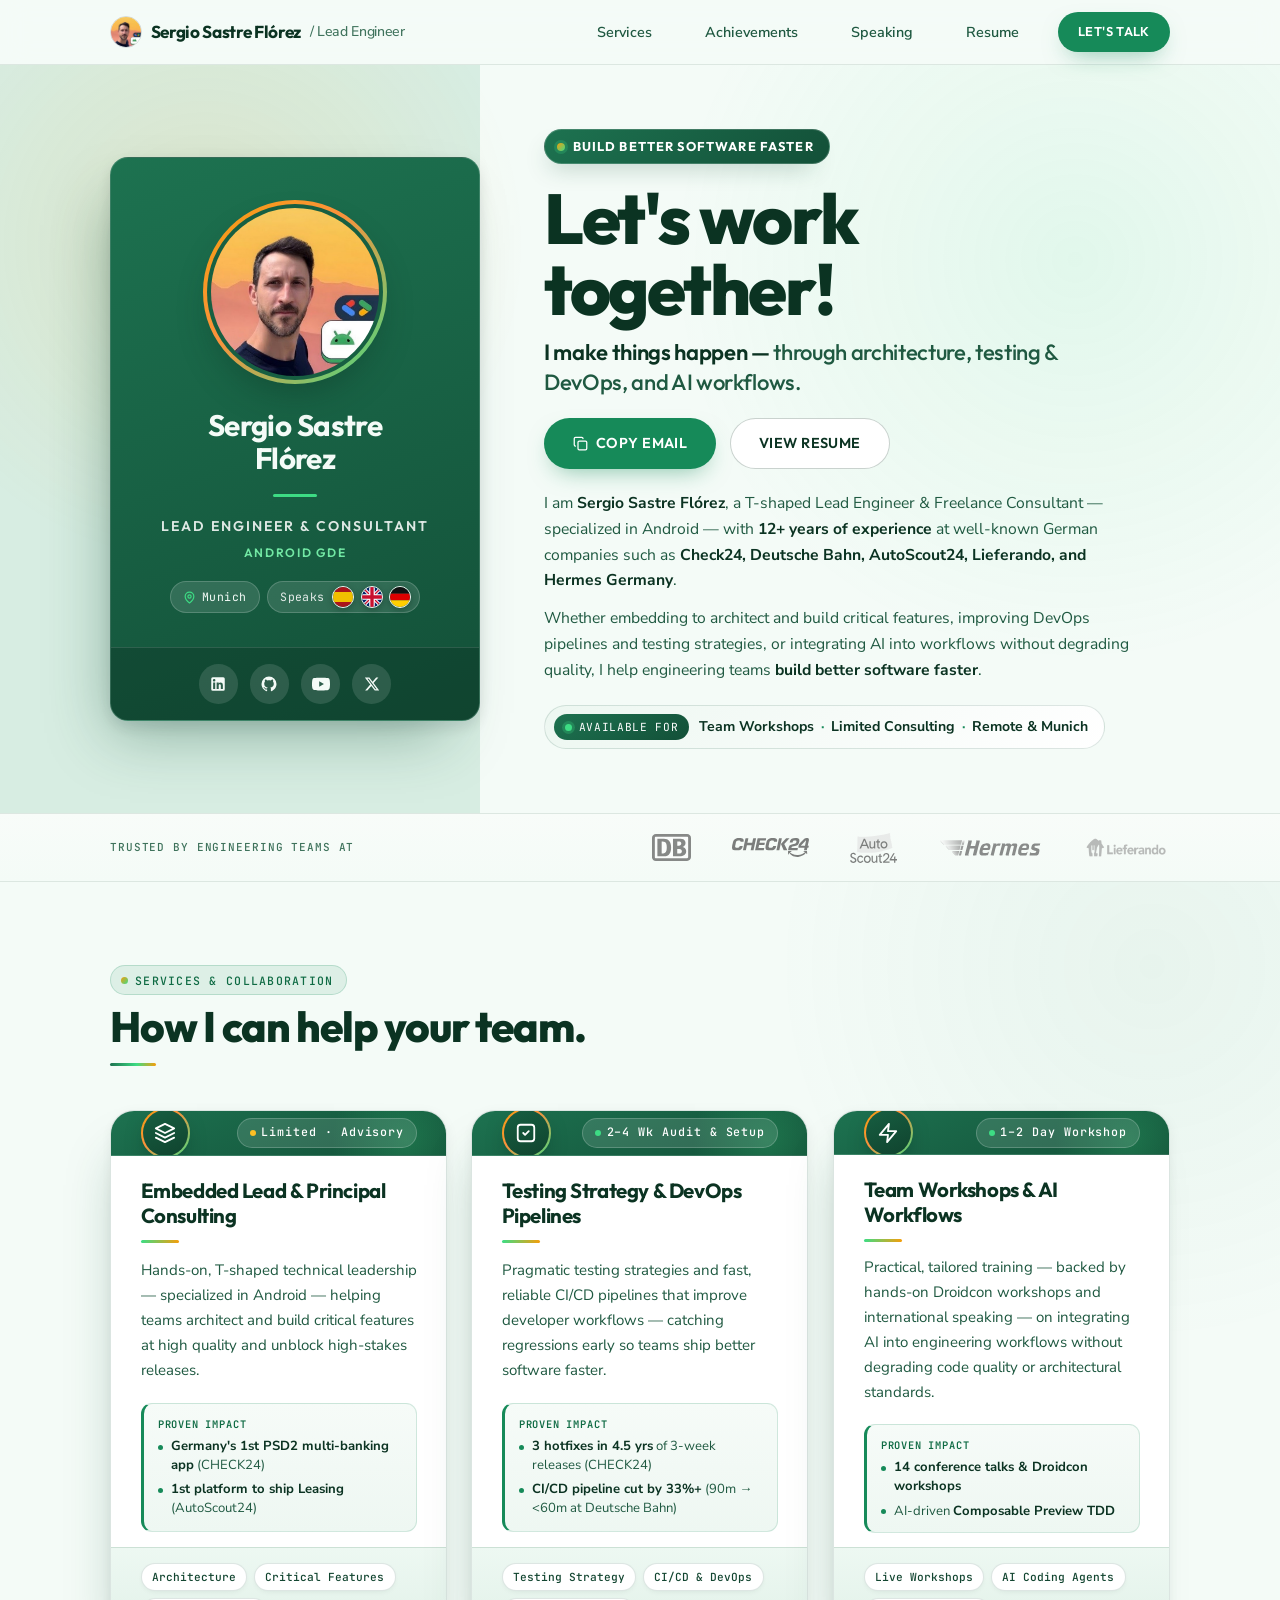
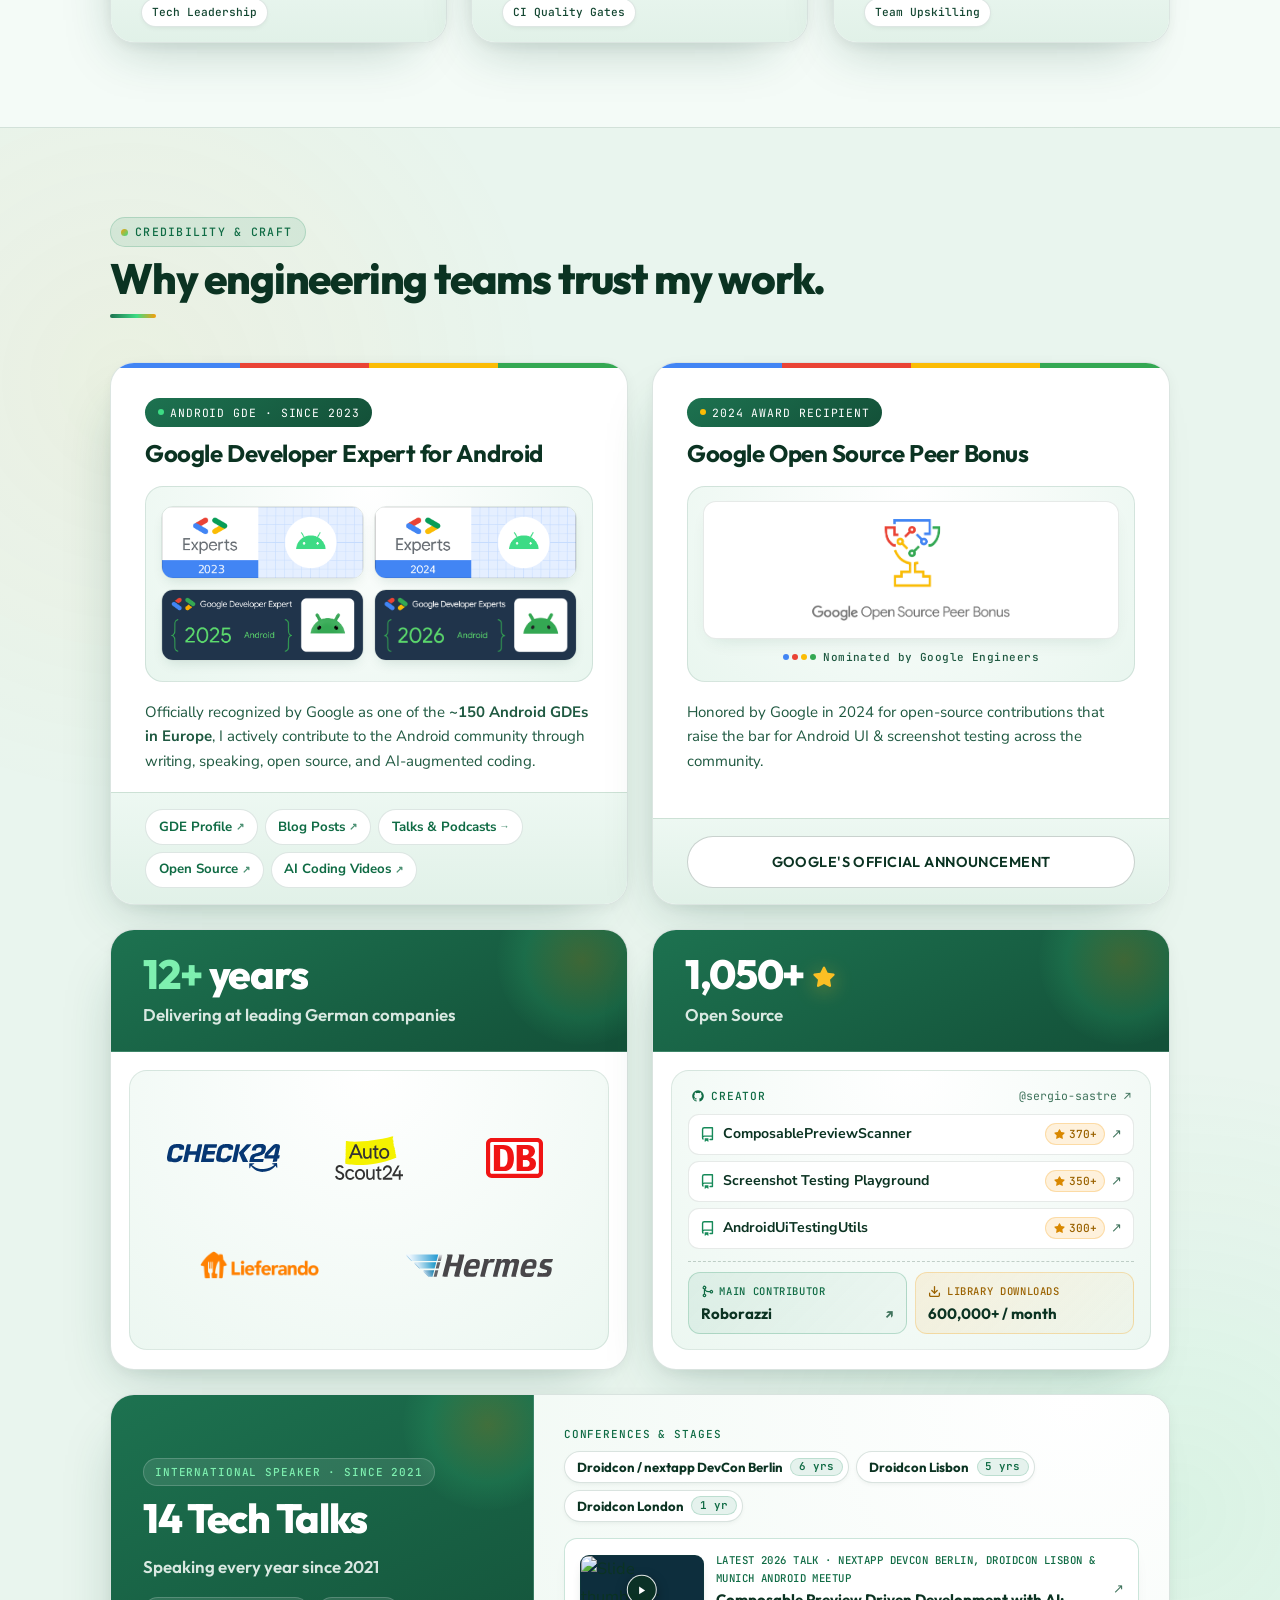
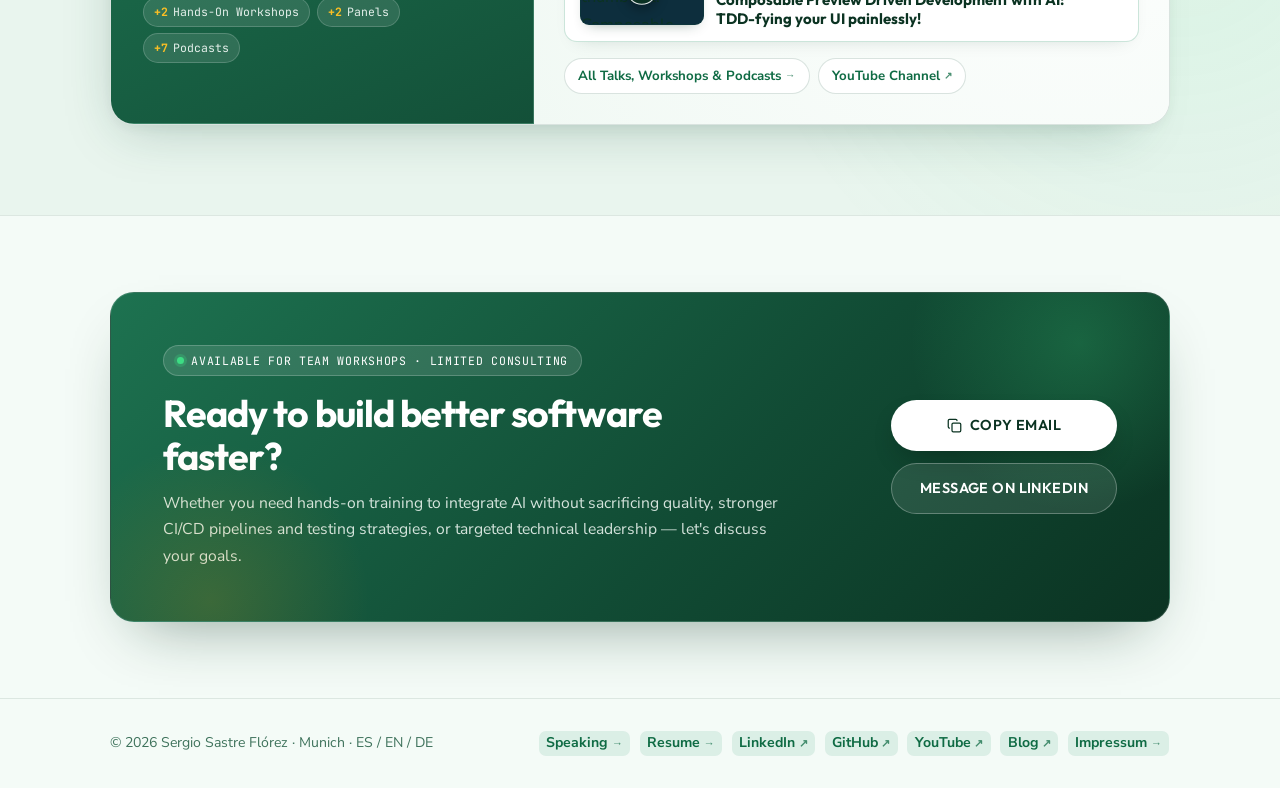
==== commit 5fb10f87: "Adjust Text in card" ====
--- a/index.html
+++ b/index.html
@@ -23,7 +23,7 @@
     href="https://fonts.googleapis.com/css2?family=JetBrains+Mono:wght@400;500&family=Nunito+Sans:opsz,wght@6..12,400;6..12,500;6..12,600;6..12,700&family=Outfit:wght@500;600;700;800&display=swap"
     rel="stylesheet"
   >
-  <link rel="stylesheet" href="styles.css?v=30">
+  <link rel="stylesheet" href="styles.css?v=36">
 
   <script type="application/ld+json">
     {
@@ -100,10 +100,18 @@
                 </div>
                 <h2 class="profile-name">Sergio Sastre<br>Flórez</h2>
                 <div class="profile-rule" aria-hidden="true"></div>
-                <p class="profile-title">Lead Engineer</p>
+                <p class="profile-title">Lead Engineer &amp; Consultant</p>
+                <p class="profile-subtitle">Android GDE</p>
                 <div class="profile-meta-row">
-                  <span class="meta-pill meta-pill--live">Munich &middot; EU</span>
-                  <span class="flag-group" aria-label="Working languages: Spanish, English, and German">
+                  <span class="meta-pill">
+                    <svg class="meta-pill-icon" width="13" height="13" viewBox="0 0 24 24" fill="none" stroke="currentColor" stroke-width="2.2" stroke-linecap="round" stroke-linejoin="round" aria-hidden="true">
+                      <path d="M20 10c0 6-8 12-8 12s-8-6-8-12a8 8 0 0 1 16 0Z" />
+                      <circle cx="12" cy="10" r="3" />
+                    </svg>
+                    Munich
+                  </span>
+                  <span class="flag-group" aria-label="Speaks Spanish, English, and German">
+                    <span class="flag-group-label" aria-hidden="true">Speaks</span>
                     <span class="flag-badge" title="Spanish" aria-label="Spanish">
                       <svg viewBox="0 0 36 36" aria-hidden="true">
                         <rect width="36" height="9" y="0" fill="#AA151B" />
--- a/styles.css
+++ b/styles.css
@@ -464,15 +464,26 @@
 
 .profile-title {
   font-family: var(--font-display);
-  font-size: 0.84rem;
+  font-size: clamp(0.76rem, 3vw, 0.88rem);
   font-weight: 600;
-  letter-spacing: 0.22em;
+  letter-spacing: 0.14em;
   text-transform: uppercase;
   color: rgba(255, 255, 255, 0.86);
   margin: 0;
   line-height: 1.65;
 }
 
+.profile-subtitle {
+  font-family: var(--font-display);
+  font-size: 0.76rem;
+  font-weight: 600;
+  letter-spacing: 0.14em;
+  text-transform: uppercase;
+  color: #72e8a4;
+  margin: 0.35rem 0 0;
+  line-height: 1.4;
+}
+
 .profile-meta-row {
   display: flex;
   align-items: center;
@@ -486,6 +497,7 @@
   display: inline-flex;
   align-items: center;
   gap: 0.35rem;
+  min-height: 2rem;
   padding: 0.3rem 0.78rem;
   background: rgba(255, 255, 255, 0.12);
   border: 1px solid rgba(255, 255, 255, 0.18);
@@ -496,22 +508,29 @@
   color: var(--white);
 }
 
-.meta-pill--live::before {
-  content: "";
-  width: 7px;
-  height: 7px;
-  border-radius: 50%;
-  background: #3ddc84;
+.meta-pill-icon {
+  flex-shrink: 0;
+  color: #3ddc84;
 }
 
 .flag-group {
   display: inline-flex;
   align-items: center;
   gap: 0.4rem;
+  min-height: 2rem;
   padding: 0.24rem 0.52rem;
   background: rgba(255, 255, 255, 0.12);
   border: 1px solid rgba(255, 255, 255, 0.18);
   border-radius: 999px;
+}
+
+.flag-group-label {
+  font-family: var(--font-mono);
+  font-size: 0.72rem;
+  letter-spacing: 0.04em;
+  color: rgba(255, 255, 255, 0.88);
+  padding-left: 0.22rem;
+  padding-right: 0.06rem;
 }
 
 .flag-badge {
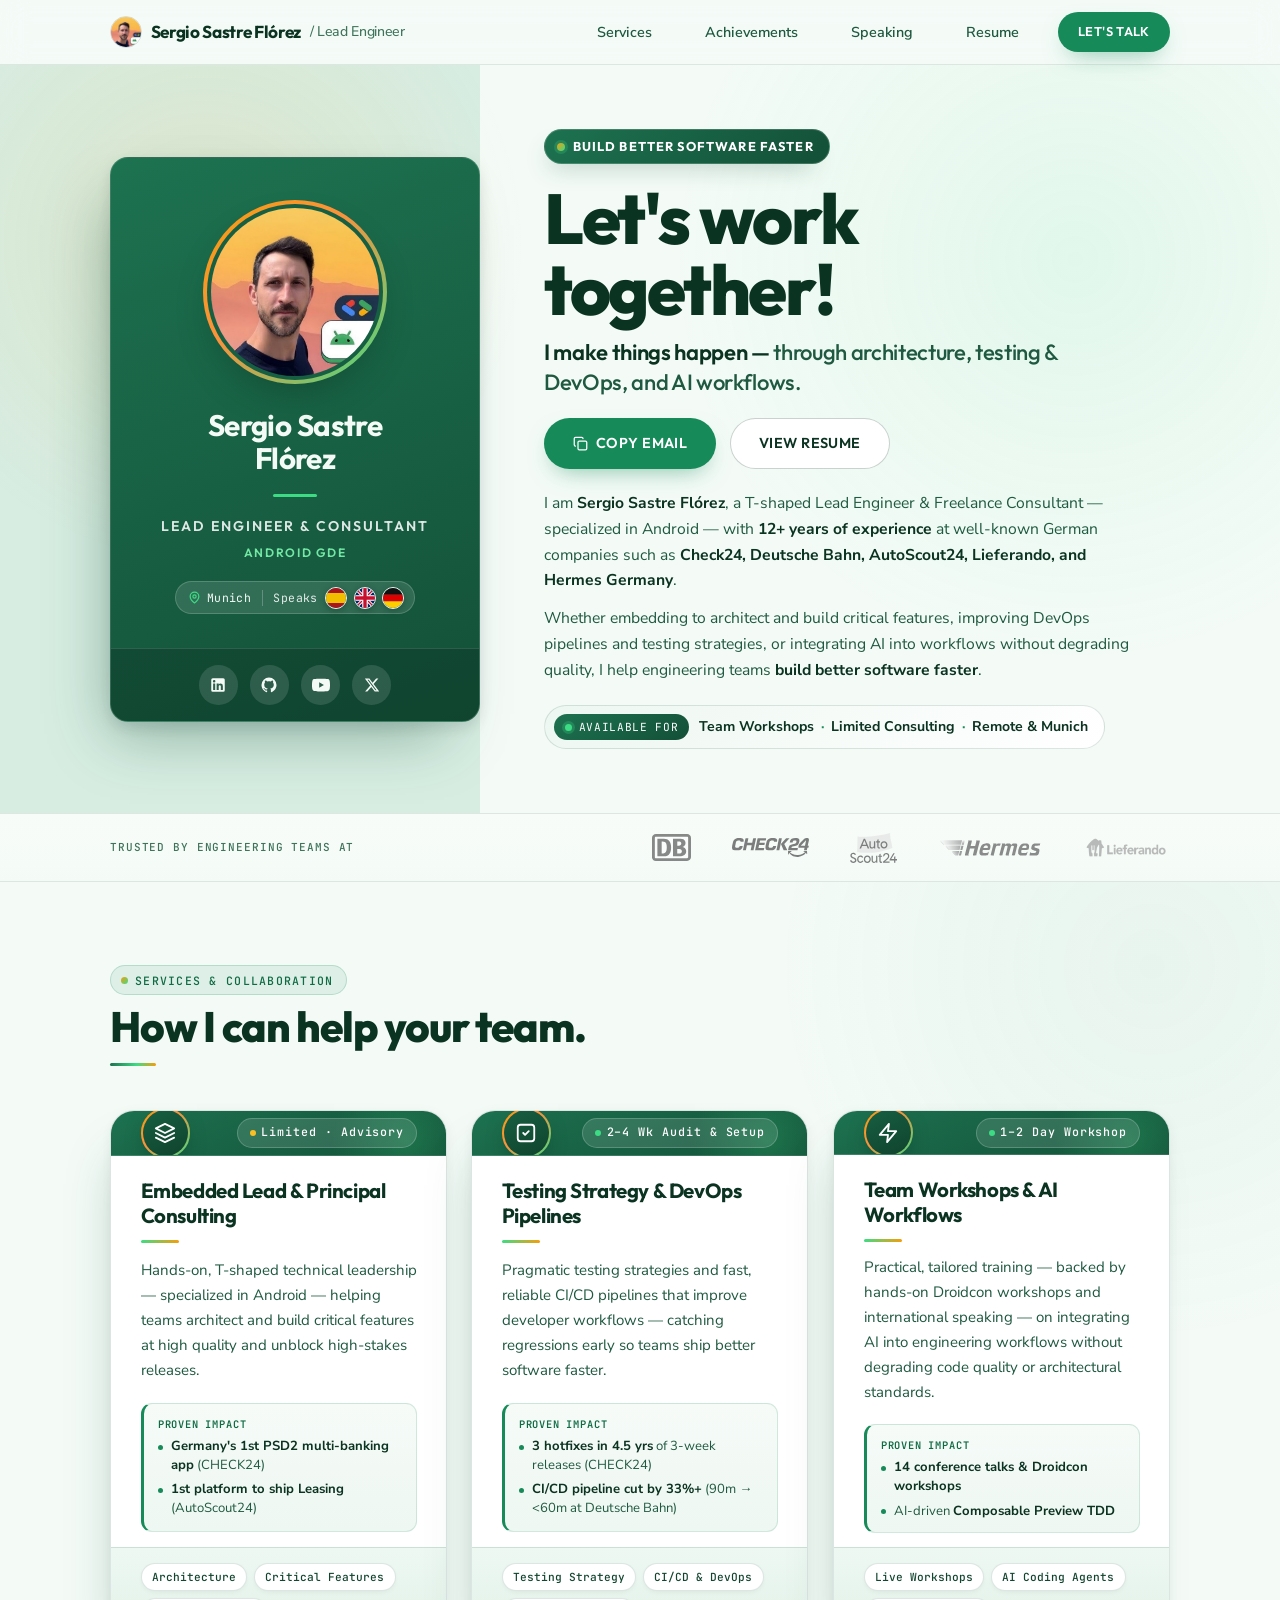
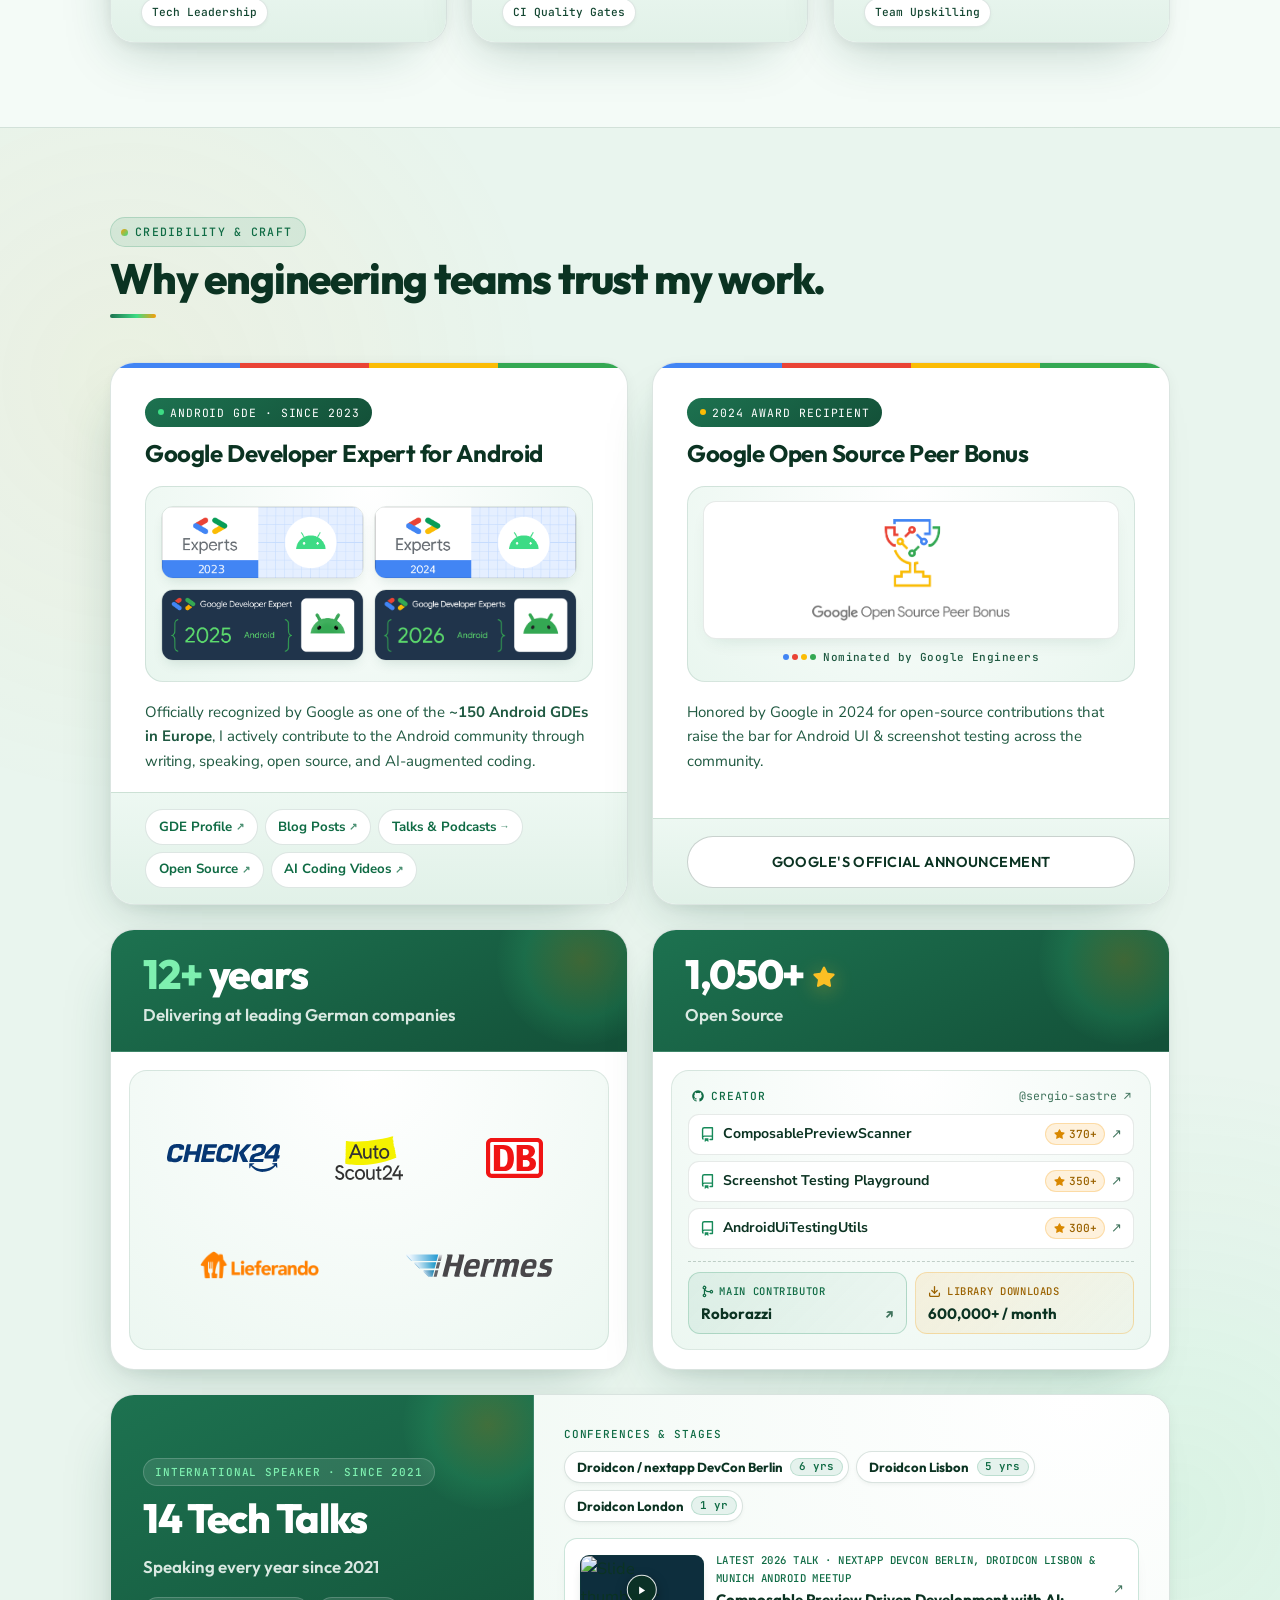
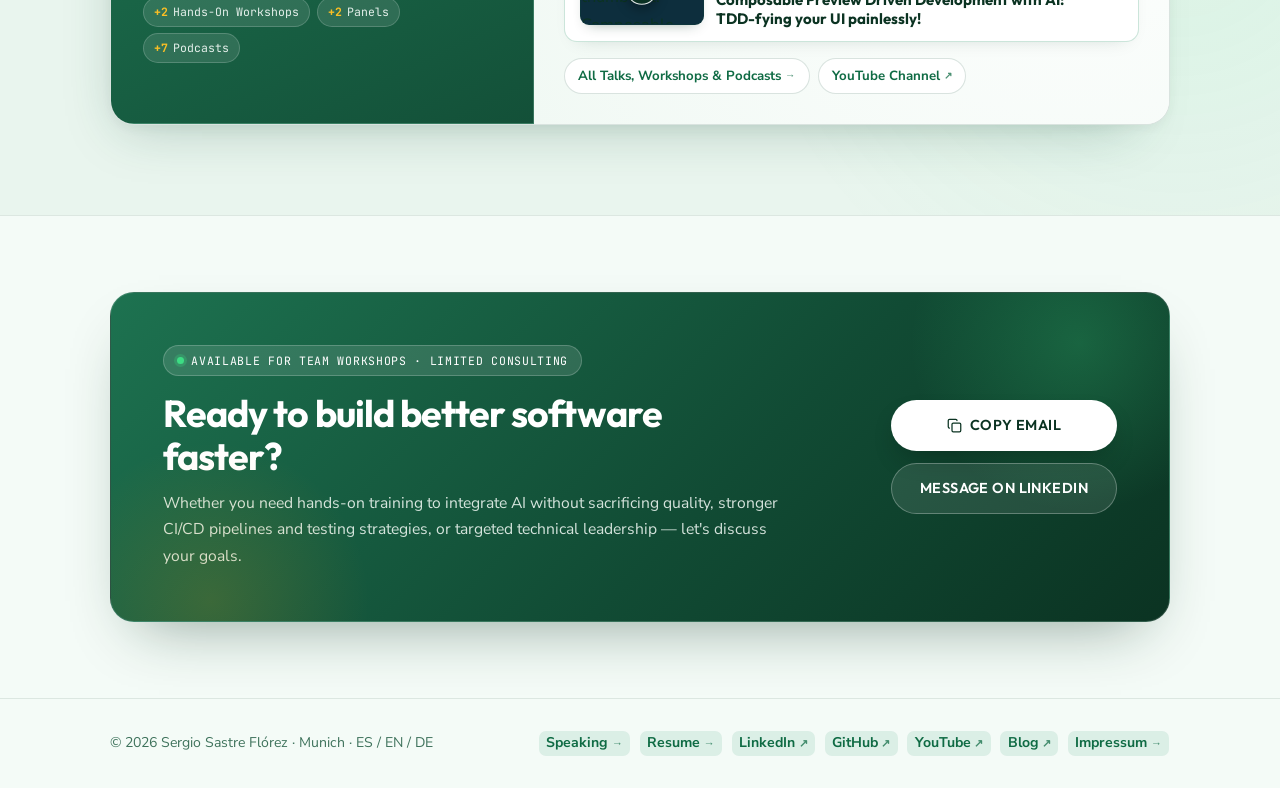
==== commit 256a2cc6: "unify location and speaks" ====
--- a/index.html
+++ b/index.html
@@ -23,7 +23,7 @@
     href="https://fonts.googleapis.com/css2?family=JetBrains+Mono:wght@400;500&family=Nunito+Sans:opsz,wght@6..12,400;6..12,500;6..12,600;6..12,700&family=Outfit:wght@500;600;700;800&display=swap"
     rel="stylesheet"
   >
-  <link rel="stylesheet" href="styles.css?v=36">
+  <link rel="stylesheet" href="styles.css?v=37">
 
   <script type="application/ld+json">
     {
@@ -103,39 +103,42 @@
                 <p class="profile-title">Lead Engineer &amp; Consultant</p>
                 <p class="profile-subtitle">Android GDE</p>
                 <div class="profile-meta-row">
-                  <span class="meta-pill">
-                    <svg class="meta-pill-icon" width="13" height="13" viewBox="0 0 24 24" fill="none" stroke="currentColor" stroke-width="2.2" stroke-linecap="round" stroke-linejoin="round" aria-hidden="true">
-                      <path d="M20 10c0 6-8 12-8 12s-8-6-8-12a8 8 0 0 1 16 0Z" />
-                      <circle cx="12" cy="10" r="3" />
-                    </svg>
-                    Munich
-                  </span>
-                  <span class="flag-group" aria-label="Speaks Spanish, English, and German">
-                    <span class="flag-group-label" aria-hidden="true">Speaks</span>
-                    <span class="flag-badge" title="Spanish" aria-label="Spanish">
-                      <svg viewBox="0 0 36 36" aria-hidden="true">
-                        <rect width="36" height="9" y="0" fill="#AA151B" />
-                        <rect width="36" height="18" y="9" fill="#F1BF00" />
-                        <rect width="36" height="9" y="27" fill="#AA151B" />
+                  <div class="meta-pill meta-pill--combined">
+                    <span class="meta-location">
+                      <svg class="meta-pill-icon" width="13" height="13" viewBox="0 0 24 24" fill="none" stroke="currentColor" stroke-width="2.2" stroke-linecap="round" stroke-linejoin="round" aria-hidden="true">
+                        <path d="M20 10c0 6-8 12-8 12s-8-6-8-12a8 8 0 0 1 16 0Z" />
+                        <circle cx="12" cy="10" r="3" />
                       </svg>
+                      Munich
                     </span>
-                    <span class="flag-badge" title="English" aria-label="English">
-                      <svg viewBox="0 0 36 36" aria-hidden="true">
-                        <rect width="36" height="36" fill="#012169" />
-                        <path d="M0 0L36 36M36 0L0 36" stroke="#FFFFFF" stroke-width="6" />
-                        <path d="M0 0L36 36M36 0L0 36" stroke="#C8102E" stroke-width="2.5" />
-                        <path d="M18 0V36M0 18H36" stroke="#FFFFFF" stroke-width="10" />
-                        <path d="M18 0V36M0 18H36" stroke="#C8102E" stroke-width="6" />
-                      </svg>
+                    <span class="meta-divider" aria-hidden="true"></span>
+                    <span class="flag-group" aria-label="Speaks Spanish, English, and German">
+                      <span class="flag-group-label" aria-hidden="true">Speaks</span>
+                      <span class="flag-badge" title="Spanish" aria-label="Spanish">
+                        <svg viewBox="0 0 36 36" aria-hidden="true">
+                          <rect width="36" height="9" y="0" fill="#AA151B" />
+                          <rect width="36" height="18" y="9" fill="#F1BF00" />
+                          <rect width="36" height="9" y="27" fill="#AA151B" />
+                        </svg>
+                      </span>
+                      <span class="flag-badge" title="English" aria-label="English">
+                        <svg viewBox="0 0 36 36" aria-hidden="true">
+                          <rect width="36" height="36" fill="#012169" />
+                          <path d="M0 0L36 36M36 0L0 36" stroke="#FFFFFF" stroke-width="6" />
+                          <path d="M0 0L36 36M36 0L0 36" stroke="#C8102E" stroke-width="2.5" />
+                          <path d="M18 0V36M0 18H36" stroke="#FFFFFF" stroke-width="10" />
+                          <path d="M18 0V36M0 18H36" stroke="#C8102E" stroke-width="6" />
+                        </svg>
+                      </span>
+                      <span class="flag-badge" title="German" aria-label="German">
+                        <svg viewBox="0 0 36 36" aria-hidden="true">
+                          <rect width="36" height="12" y="0" fill="#111111" />
+                          <rect width="36" height="12" y="12" fill="#DD0000" />
+                          <rect width="36" height="12" y="24" fill="#FFCE00" />
+                        </svg>
+                      </span>
                     </span>
-                    <span class="flag-badge" title="German" aria-label="German">
-                      <svg viewBox="0 0 36 36" aria-hidden="true">
-                        <rect width="36" height="12" y="0" fill="#111111" />
-                        <rect width="36" height="12" y="12" fill="#DD0000" />
-                        <rect width="36" height="12" y="24" fill="#FFCE00" />
-                      </svg>
-                    </span>
-                  </span>
+                  </div>
                 </div>
               </div>
 
--- a/styles.css
+++ b/styles.css
@@ -511,6 +511,38 @@
 .meta-pill-icon {
   flex-shrink: 0;
   color: #3ddc84;
+}
+
+.meta-pill--combined {
+  gap: 0.65rem;
+  padding: 0.28rem 0.65rem 0.28rem 0.78rem;
+  flex-wrap: wrap;
+  justify-content: center;
+}
+
+.meta-location {
+  display: inline-flex;
+  align-items: center;
+  gap: 0.35rem;
+}
+
+.meta-divider {
+  width: 1px;
+  height: 1rem;
+  background: rgba(255, 255, 255, 0.24);
+  flex-shrink: 0;
+}
+
+.meta-pill--combined .flag-group {
+  min-height: 0;
+  padding: 0;
+  background: none;
+  border: none;
+  border-radius: 0;
+}
+
+.meta-pill--combined .flag-group-label {
+  padding-left: 0;
 }
 
 .flag-group {
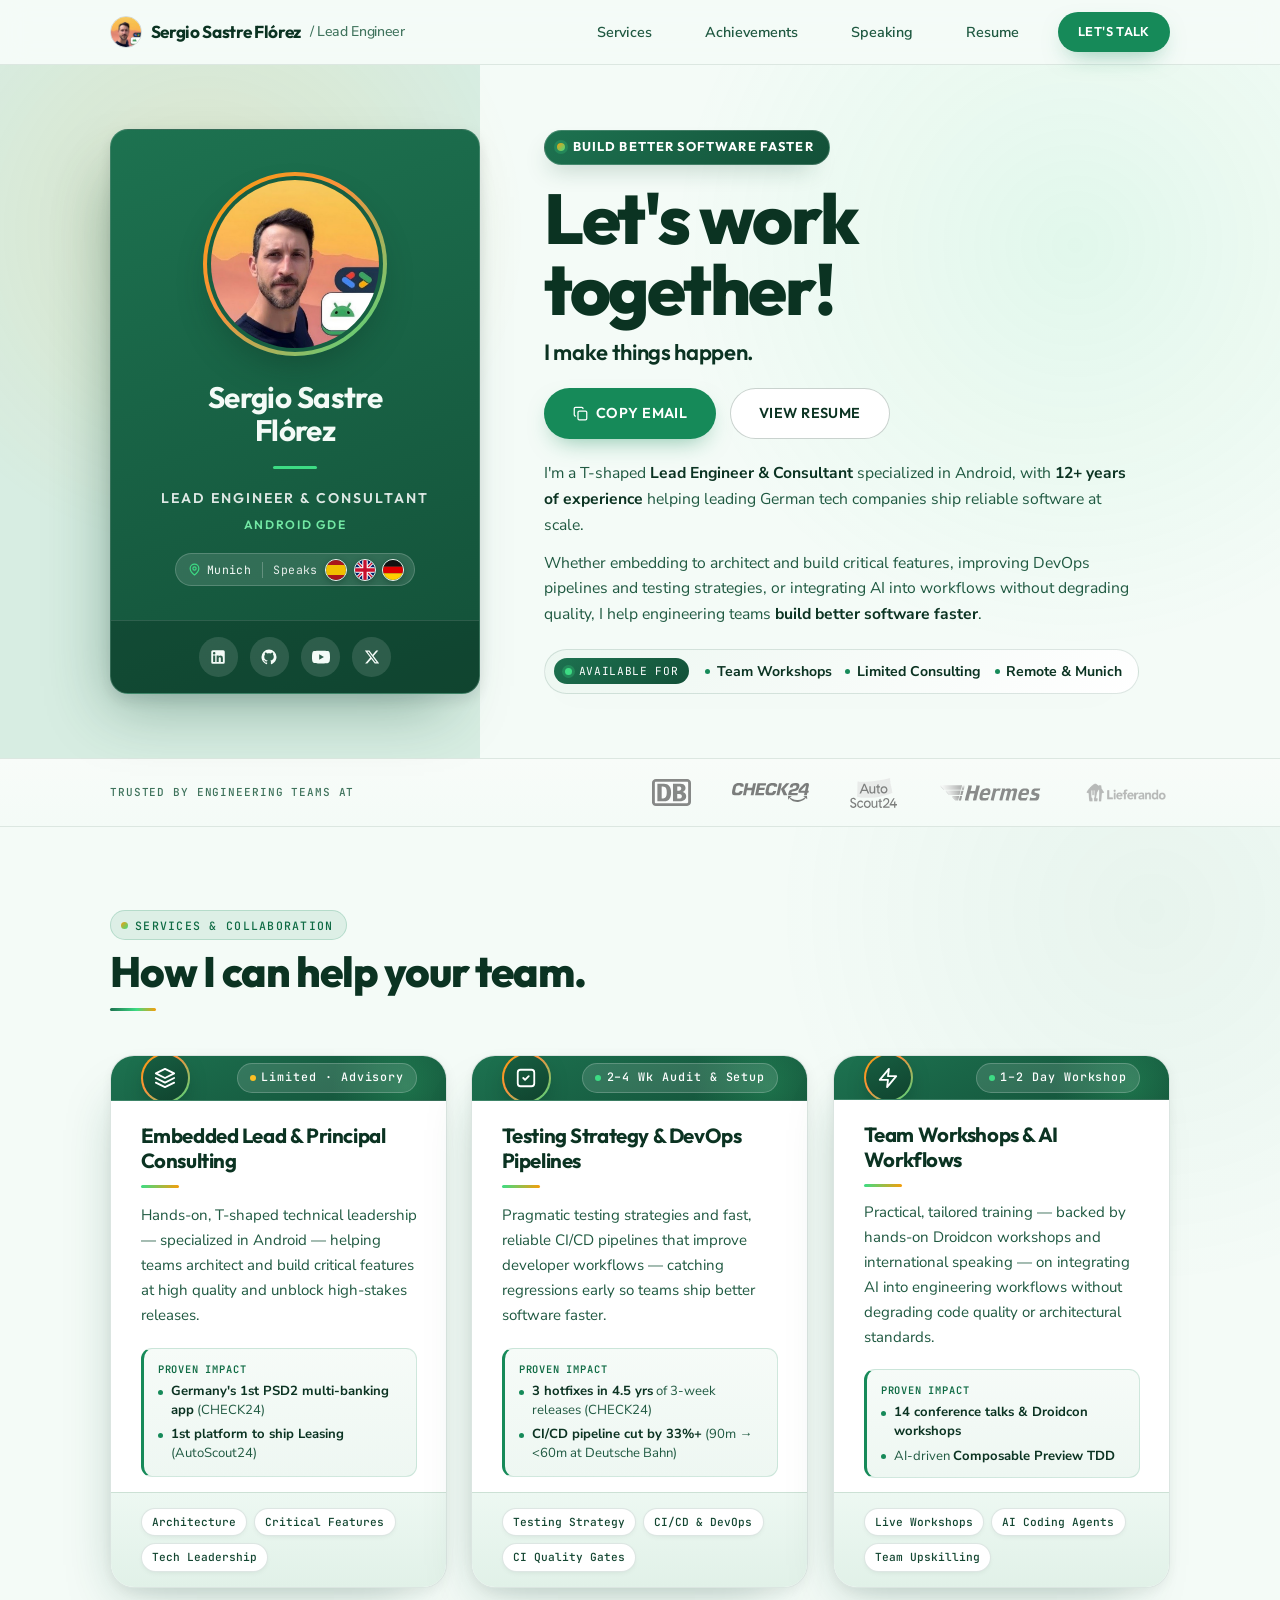
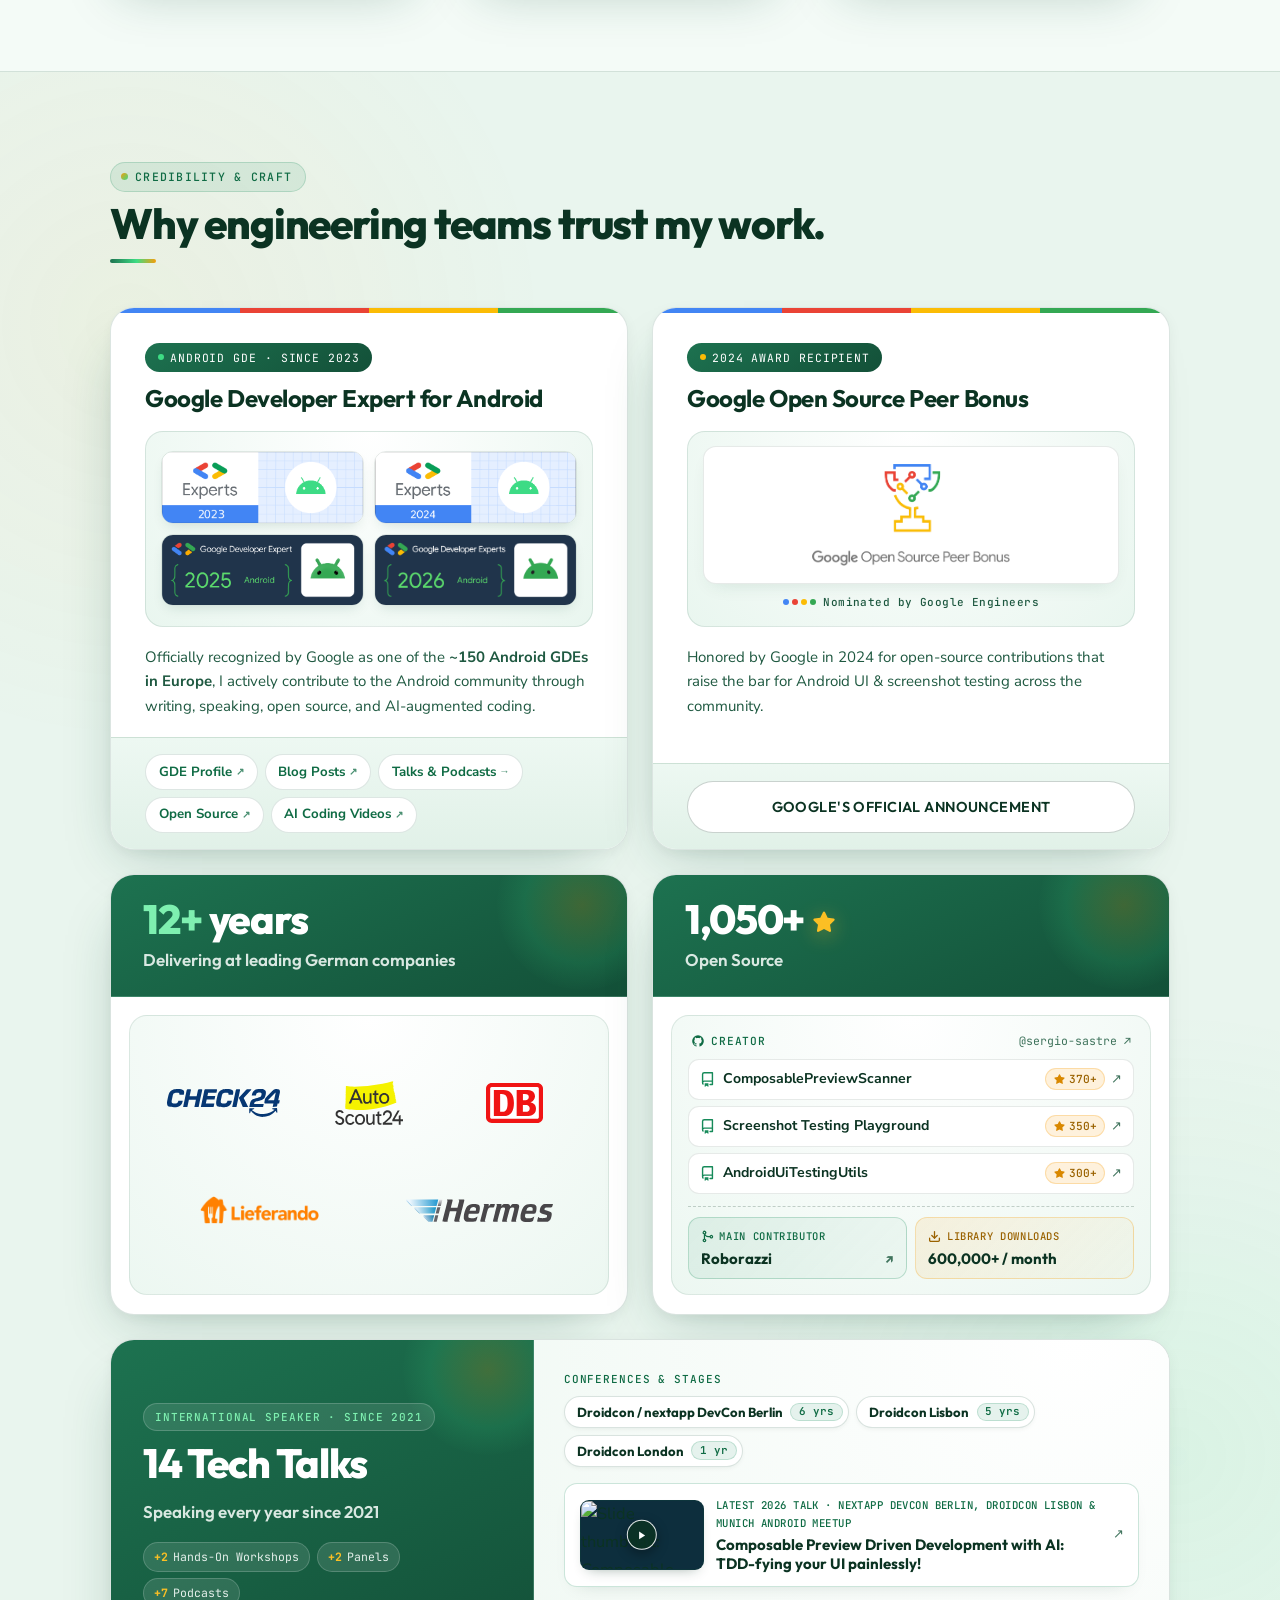
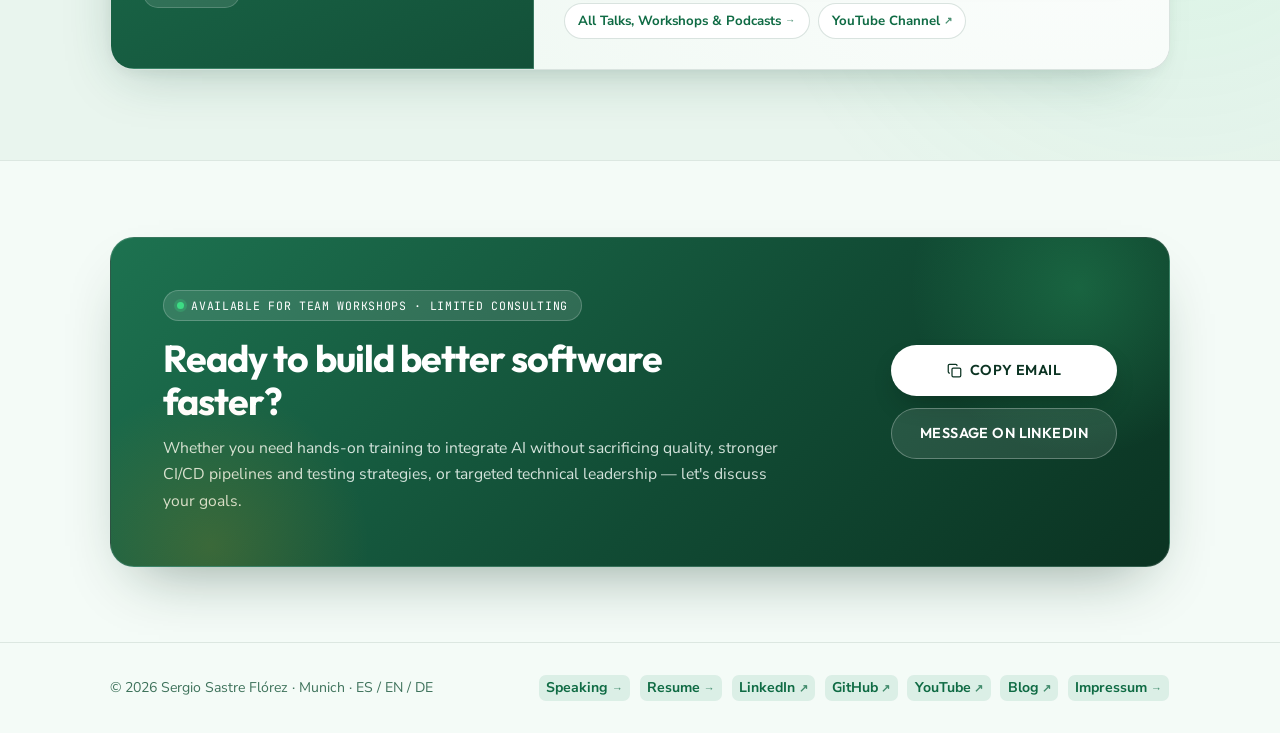
==== commit 75cbb3d4: "Adjust Available for area" ====
--- a/index.html
+++ b/index.html
@@ -23,7 +23,7 @@
     href="https://fonts.googleapis.com/css2?family=JetBrains+Mono:wght@400;500&family=Nunito+Sans:opsz,wght@6..12,400;6..12,500;6..12,600;6..12,700&family=Outfit:wght@500;600;700;800&display=swap"
     rel="stylesheet"
   >
-  <link rel="stylesheet" href="styles.css?v=37">
+  <link rel="stylesheet" href="styles.css?v=41">
 
   <script type="application/ld+json">
     {
@@ -195,10 +195,7 @@
           <div class="hero-content">
             <div class="quality-eyebrow">Build Better Software Faster</div>
             <h1 class="hero-headline">Let's work<br>together!</h1>
-            <p class="hero-tagline">
-              I make things happen &mdash;
-              <span class="hero-tagline-muted">through architecture, testing &amp; DevOps, and AI workflows.</span>
-            </p>
+            <p class="hero-tagline">I make things happen.</p>
 
             <div class="hero-actions">
               <button
@@ -225,9 +222,9 @@
 
             <div class="hero-bio">
               <p>
-                I am <strong>Sergio Sastre Flórez</strong>, a T-shaped Lead Engineer &amp; Freelance Consultant
-                &mdash; specialized in Android &mdash; with <strong><span data-years-since="2014-03">12+</span> years of experience</strong> at well-known
-                German companies such as <strong>Check24, Deutsche Bahn, AutoScout24, Lieferando, and Hermes Germany</strong>.
+                I'm a T-shaped <strong>Lead Engineer &amp; Consultant</strong> specialized in Android,
+                with <strong><span data-years-since="2014-03">12+</span> years of experience</strong>
+                helping leading German tech companies ship reliable software at scale.
               </p>
               <p>
                 Whether embedding to architect and build critical features, improving DevOps pipelines and
@@ -239,11 +236,11 @@
                   <span class="engagement-dot" aria-hidden="true"></span>
                   Available for
                 </span>
-                <span class="lang-item">Team Workshops</span>
-                <span class="lang-sep" aria-hidden="true">&middot;</span>
-                <span class="lang-item">Limited Consulting</span>
-                <span class="lang-sep" aria-hidden="true">&middot;</span>
-                <span class="lang-item">Remote &amp; Munich</span>
+                <span class="engagement-items">
+                  <span class="lang-item">Team Workshops</span>
+                  <span class="lang-item">Limited Consulting</span>
+                  <span class="lang-item">Remote &amp; Munich</span>
+                </span>
               </div>
             </div>
           </div>
--- a/styles.css
+++ b/styles.css
@@ -702,9 +702,9 @@
   display: inline-flex;
   flex-wrap: wrap;
   align-items: center;
-  gap: 0.45rem;
+  gap: 0.45rem 0.85rem;
   margin-top: 0.55rem;
-  padding: 0.52rem 0.95rem 0.52rem 0.58rem;
+  padding: 0.52rem 1rem 0.52rem 0.58rem;
   background: linear-gradient(135deg, var(--card-cream) 0%, var(--pure-white) 100%);
   border: 1px solid rgba(19, 80, 56, 0.14);
   border-radius: 999px;
@@ -713,11 +713,31 @@
   justify-self: start;
 }
 
-@media (max-width: 639px) {
+@media (max-width: 639px), (min-width: 920px) and (max-width: 1099px) {
   .engagement-strip {
+    flex-direction: column;
+    align-items: center;
+    justify-content: center;
+    width: 100%;
     border-radius: var(--radius-md);
-    padding: 0.65rem 0.85rem;
-  }
+    padding: 0.65rem 0.9rem;
+    gap: 0.55rem;
+  }
+
+  .engagement-badge {
+    margin-right: 0;
+  }
+
+  .engagement-items {
+    justify-content: center;
+  }
+}
+
+.engagement-items {
+  display: inline-flex;
+  flex-wrap: wrap;
+  align-items: center;
+  gap: 0.45rem 0.85rem;
 }
 
 .engagement-badge {
@@ -744,13 +764,21 @@
 }
 
 .lang-item {
+  display: inline-flex;
+  align-items: center;
+  gap: 0.42rem;
   font-weight: 700;
   color: var(--ink-950);
-}
-
-.lang-sep {
-  color: var(--cobalt-600);
-  font-weight: 700;
+  white-space: nowrap;
+}
+
+.lang-item::before {
+  content: "";
+  width: 5px;
+  height: 5px;
+  border-radius: 50%;
+  background: var(--cobalt-600);
+  flex-shrink: 0;
 }
 
 /* ==========================================================================
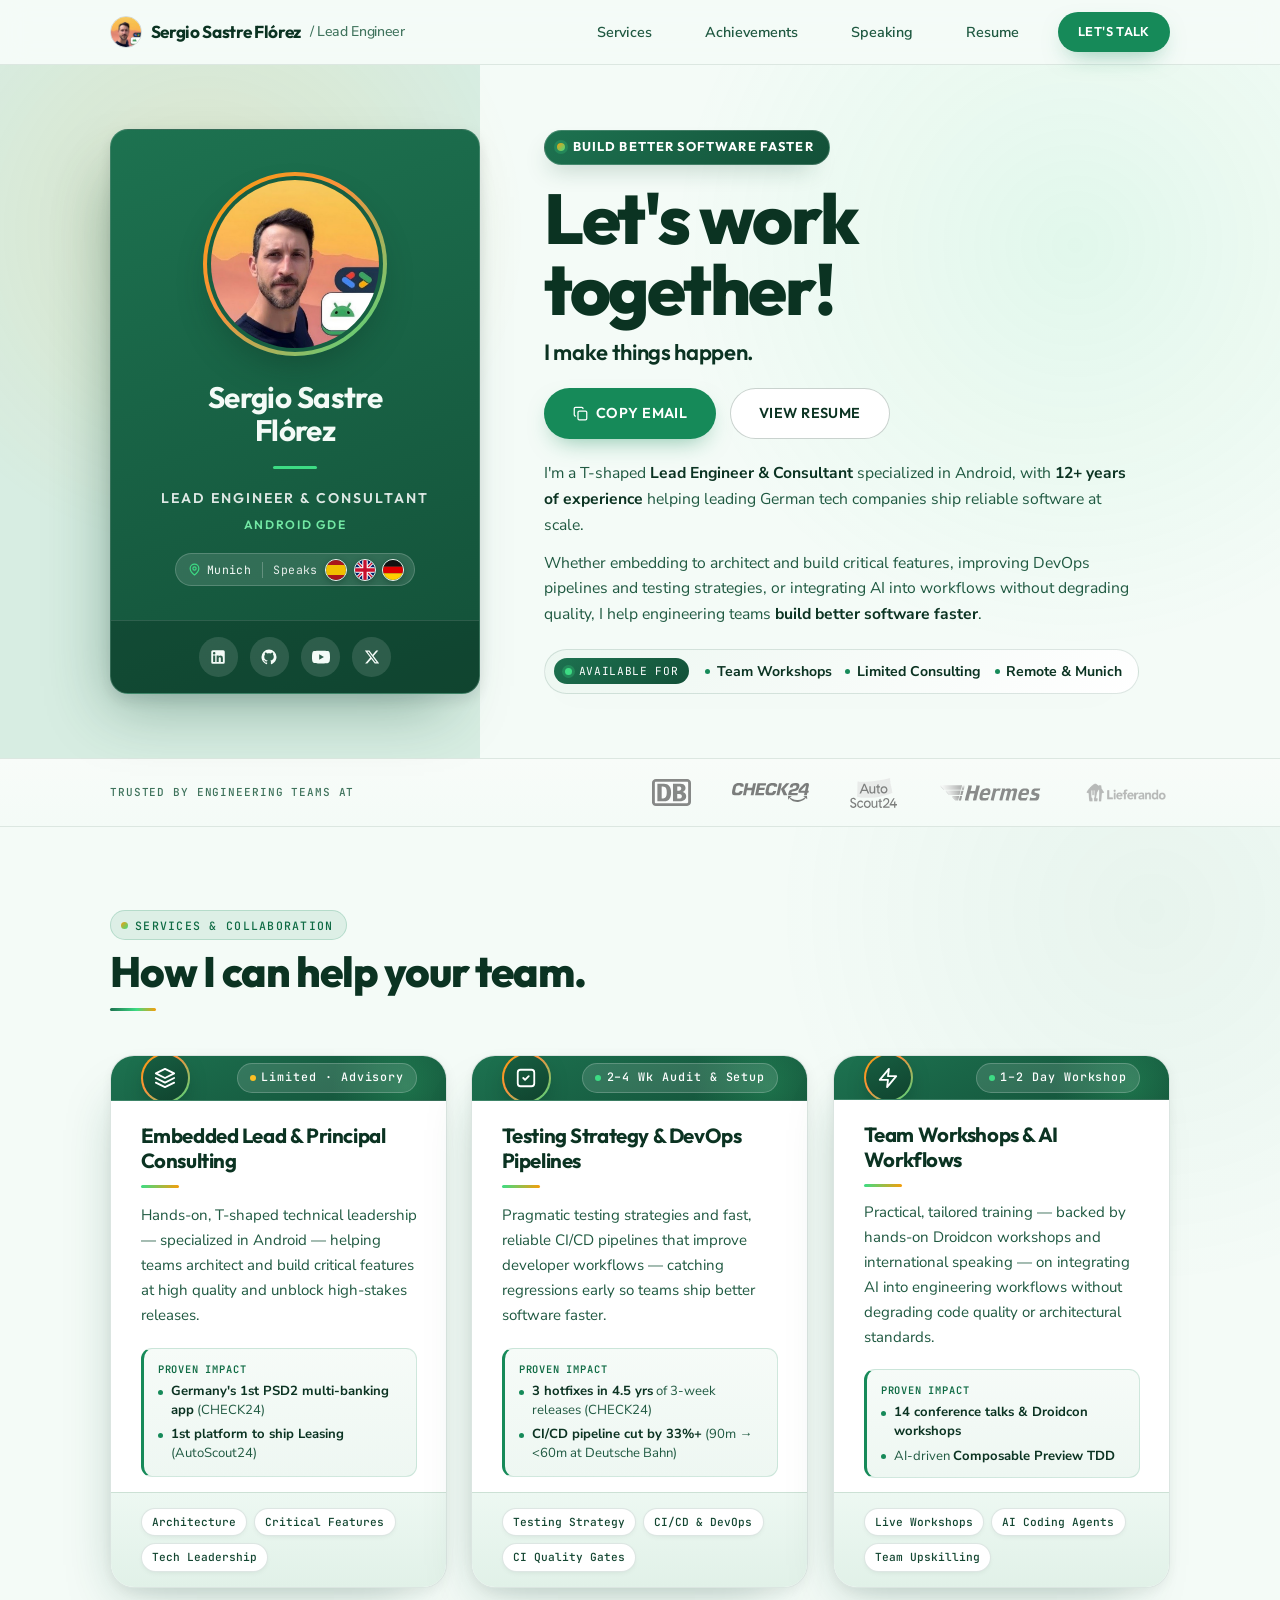
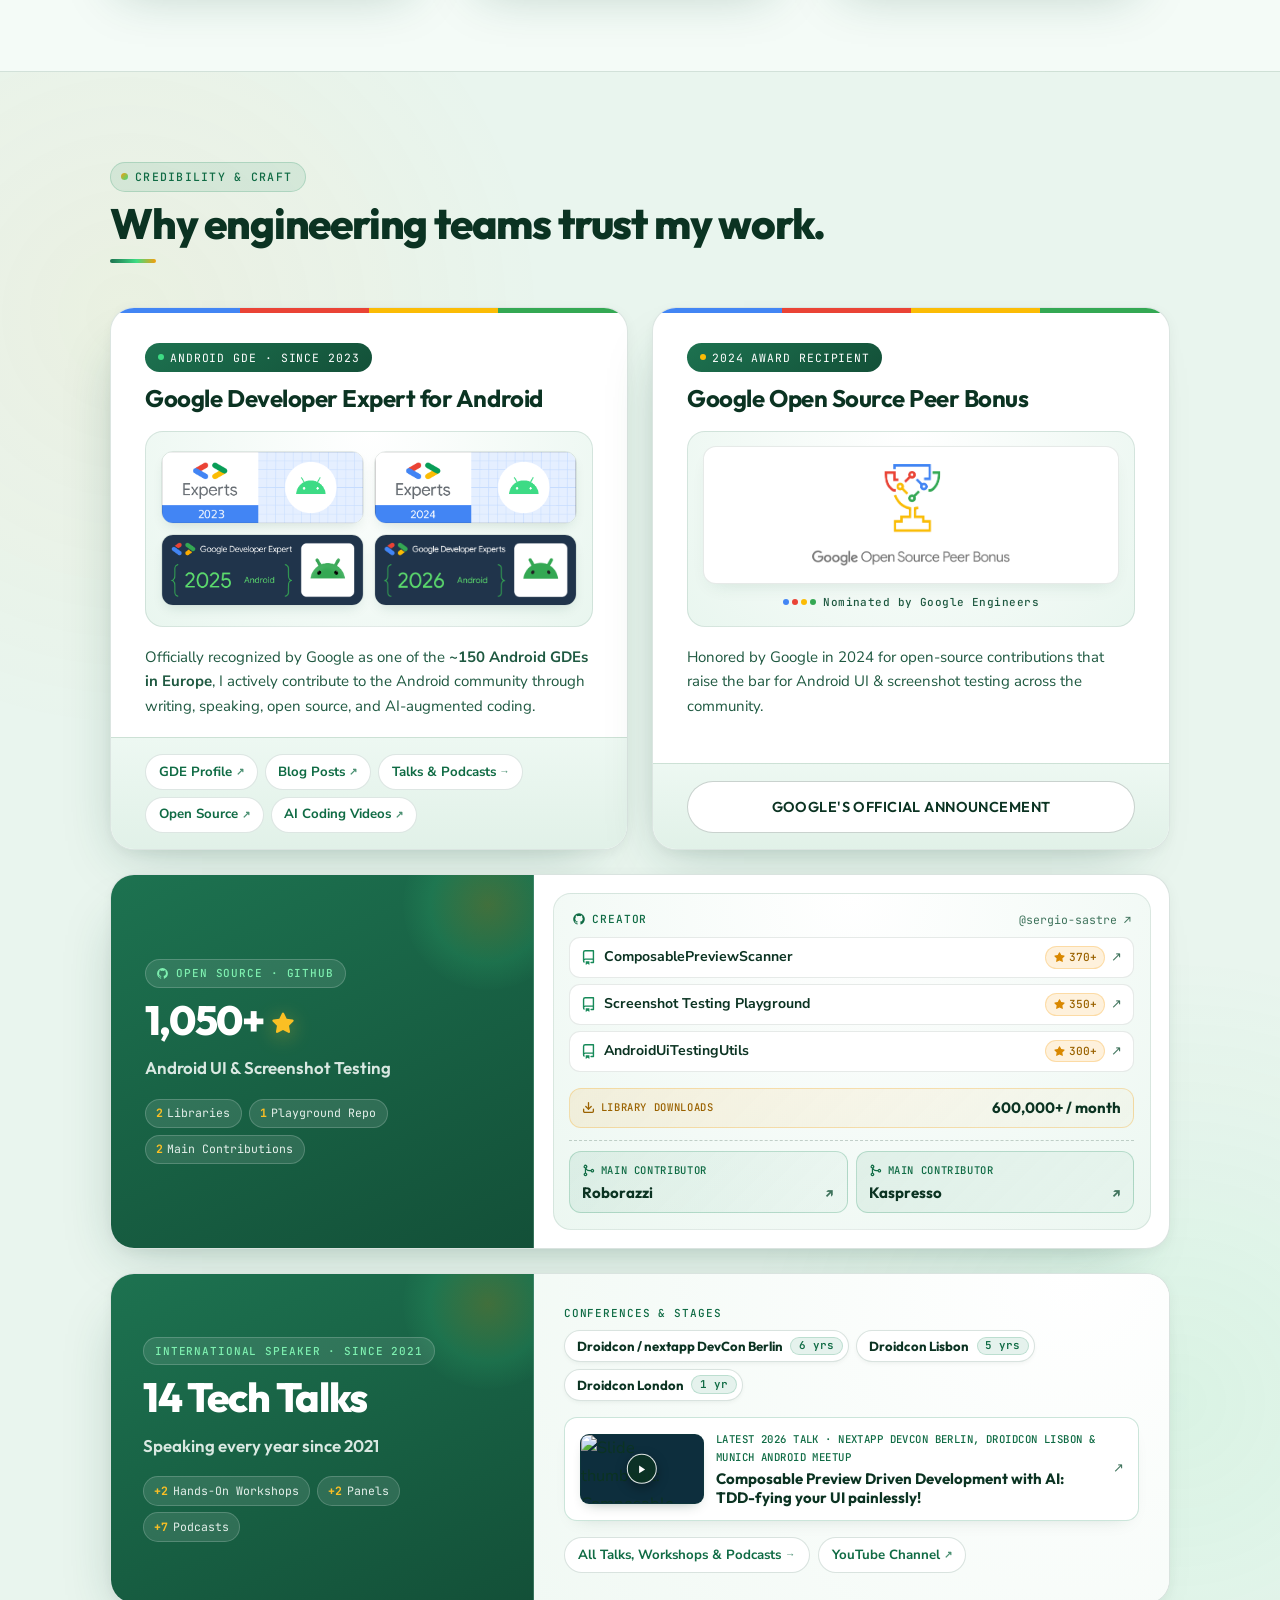
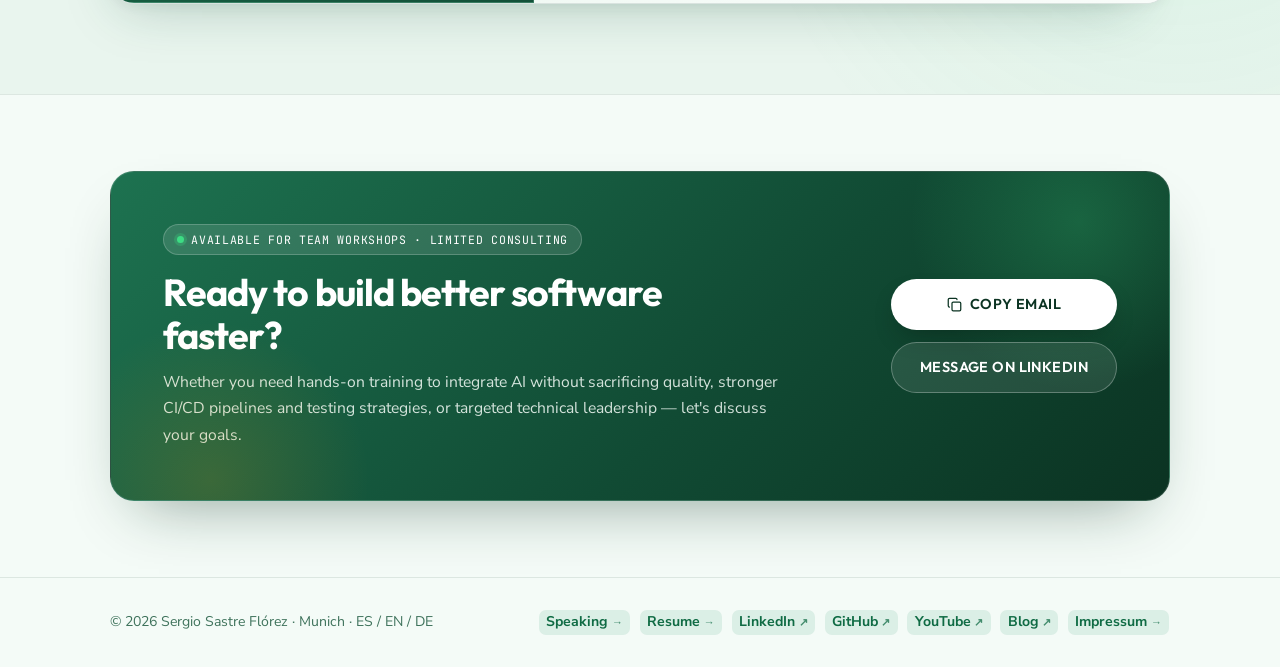
==== commit b9cf2e82: "Improve open source card visuals" ====
--- a/index.html
+++ b/index.html
@@ -23,7 +23,7 @@
     href="https://fonts.googleapis.com/css2?family=JetBrains+Mono:wght@400;500&family=Nunito+Sans:opsz,wght@6..12,400;6..12,500;6..12,600;6..12,700&family=Outfit:wght@500;600;700;800&display=swap"
     rel="stylesheet"
   >
-  <link rel="stylesheet" href="styles.css?v=41">
+  <link rel="stylesheet" href="styles.css?v=44">
 
   <script type="application/ld+json">
     {
@@ -470,26 +470,15 @@
           </article>
         </div>
 
-        <div class="bento-bottom">
-          <article class="proof-card clients-card reveal">
+        <!-- Full-Width Open Source & AI Tooling Proof Card -->
+        <article class="proof-card oss-card reveal">
             <div>
-              <div class="proof-metric"><span data-years-since="2014-03">12+</span> years</div>
-              <h3 class="proof-label">Delivering at leading German companies</h3>
-            </div>
-            <div
-              class="clients-logo-tray"
-              aria-label="Companies collaborated with: CHECK24, Deutsche Bahn, AutoScout24, Lieferando, and Hermes Germany"
-            >
-              <img src="assets/logo-check24.svg" alt="CHECK24" class="client-logo client-logo--check24" loading="lazy">
-              <img src="assets/logo-autoscout24.svg" alt="AutoScout24" class="client-logo client-logo--as24" loading="lazy">
-              <img src="assets/logo-deutsche-bahn.svg" alt="Deutsche Bahn" class="client-logo client-logo--db" loading="lazy">
-              <img src="assets/logo-lieferando.png" alt="Lieferando" class="client-logo client-logo--lieferando" loading="lazy">
-              <img src="assets/logo-hermes.svg" alt="Hermes Germany" class="client-logo client-logo--hermes" loading="lazy">
-            </div>
-          </article>
-
-          <article class="proof-card oss-card reveal">
-            <div>
+              <span class="speaker-eyebrow">
+                <svg width="13" height="13" viewBox="0 0 24 24" fill="currentColor" aria-hidden="true">
+                  <path d="M12 2A10 10 0 0 0 2 12c0 4.42 2.87 8.17 6.84 9.5.5.08.66-.23.66-.5v-1.69c-2.77.6-3.36-1.34-3.36-1.34-.46-1.16-1.11-1.47-1.11-1.47-.91-.62.07-.6.07-.6 1 .07 1.53 1.03 1.53 1.03.87 1.52 2.34 1.07 2.91.83.09-.65.35-1.09.63-1.34-2.22-.25-4.55-1.11-4.55-4.92 0-1.11.38-2 1.03-2.71-.1-.25-.45-1.29.1-2.64 0 0 .84-.27 2.75 1.02.79-.22 1.65-.33 2.5-.33.85 0 1.71.11 2.5.33 1.91-1.29 2.75-1.02 2.75-1.02.55 1.35.2 2.39.1 2.64.65.71 1.03 1.6 1.03 2.71 0 3.82-2.34 4.66-4.57 4.91.36.31.69.92.69 1.85V21c0 .27.16.59.67.5C19.14 20.16 22 16.42 22 12A10 10 0 0 0 12 2z" />
+                </svg>
+                Open Source &middot; GitHub
+              </span>
               <div class="proof-metric">
                 1,050+
                 <span class="proof-star" aria-label="GitHub stars">
@@ -498,7 +487,12 @@
                   </svg>
                 </span>
               </div>
-              <h3 class="proof-label">Open Source</h3>
+              <h3 class="proof-label">Android UI &amp; Screenshot Testing</h3>
+              <div class="speaker-stats-row" aria-label="Open source summary">
+                <span class="speaker-stat-pill"><strong>2</strong> Libraries</span>
+                <span class="speaker-stat-pill"><strong>1</strong> Playground Repo</span>
+                <span class="speaker-stat-pill"><strong>2</strong> Main Contributions</span>
+              </div>
             </div>
 
             <div class="oss-tray">
@@ -591,26 +585,6 @@
                     </span>
                   </a>
                 </div>
-              </div>
-
-              <div class="oss-spotlights">
-                <a
-                  href="https://github.com/takahirom/roborazzi"
-                  target="_blank"
-                  rel="noopener noreferrer"
-                  class="oss-spotlight oss-spotlight--roborazzi"
-                >
-                  <span class="oss-spotlight-eyebrow">
-                    <svg width="13" height="13" viewBox="0 0 16 16" fill="currentColor" aria-hidden="true">
-                      <path d="M5.45 5.154A4.25 4.25 0 0 0 9.25 7.5h1.378a2.251 2.251 0 1 1 0 1.5H9.25A5.734 5.734 0 0 1 5 7.123v3.505a2.25 2.25 0 1 1-1.5 0V5.372a2.25 2.25 0 1 1 1.95-.218ZM4.25 13.5a.75.75 0 1 0 0-1.5.75.75 0 0 0 0 1.5Zm8.5-4.5a.75.75 0 1 0 0-1.5.75.75 0 0 0 0 1.5ZM5 3.25a.75.75 0 1 0 0 .005V3.25Z" />
-                    </svg>
-                    Main Contributor
-                  </span>
-                  <span class="oss-spotlight-title">
-                    <span>Roborazzi</span>
-                    <span class="oss-arrow" aria-hidden="true">&#8599;</span>
-                  </span>
-                </a>
 
                 <div class="oss-spotlight oss-spotlight--downloads">
                   <span class="oss-spotlight-eyebrow">
@@ -626,9 +600,46 @@
                   </span>
                 </div>
               </div>
+
+              <div class="oss-spotlights">
+                <a
+                  href="https://github.com/takahirom/roborazzi"
+                  target="_blank"
+                  rel="noopener noreferrer"
+                  class="oss-spotlight oss-spotlight--roborazzi"
+                >
+                  <span class="oss-spotlight-eyebrow">
+                    <svg width="13" height="13" viewBox="0 0 16 16" fill="currentColor" aria-hidden="true">
+                      <path d="M5.45 5.154A4.25 4.25 0 0 0 9.25 7.5h1.378a2.251 2.251 0 1 1 0 1.5H9.25A5.734 5.734 0 0 1 5 7.123v3.505a2.25 2.25 0 1 1-1.5 0V5.372a2.25 2.25 0 1 1 1.95-.218ZM4.25 13.5a.75.75 0 1 0 0-1.5.75.75 0 0 0 0 1.5Zm8.5-4.5a.75.75 0 1 0 0-1.5.75.75 0 0 0 0 1.5ZM5 3.25a.75.75 0 1 0 0 .005V3.25Z" />
+                    </svg>
+                    Main Contributor
+                  </span>
+                  <span class="oss-spotlight-title">
+                    <span>Roborazzi</span>
+                    <span class="oss-arrow" aria-hidden="true">&#8599;</span>
+                  </span>
+                </a>
+
+                <a
+                  href="https://github.com/KasperskyLab/Kaspresso"
+                  target="_blank"
+                  rel="noopener noreferrer"
+                  class="oss-spotlight oss-spotlight--roborazzi"
+                >
+                  <span class="oss-spotlight-eyebrow">
+                    <svg width="13" height="13" viewBox="0 0 16 16" fill="currentColor" aria-hidden="true">
+                      <path d="M5.45 5.154A4.25 4.25 0 0 0 9.25 7.5h1.378a2.251 2.251 0 1 1 0 1.5H9.25A5.734 5.734 0 0 1 5 7.123v3.505a2.25 2.25 0 1 1-1.5 0V5.372a2.25 2.25 0 1 1 1.95-.218ZM4.25 13.5a.75.75 0 1 0 0-1.5.75.75 0 0 0 0 1.5Zm8.5-4.5a.75.75 0 1 0 0-1.5.75.75 0 0 0 0 1.5ZM5 3.25a.75.75 0 1 0 0 .005V3.25Z" />
+                    </svg>
+                    Main Contributor
+                  </span>
+                  <span class="oss-spotlight-title">
+                    <span>Kaspresso</span>
+                    <span class="oss-arrow" aria-hidden="true">&#8599;</span>
+                  </span>
+                </a>
+              </div>
             </div>
           </article>
-        </div>
 
         <!-- Full-Width International Speaker & Communication Proof Card -->
         <article class="proof-card speaker-card reveal" aria-label="International speaking, workshops, panels, and podcasts">
--- a/styles.css
+++ b/styles.css
@@ -1675,15 +1675,40 @@
   filter: drop-shadow(0 4px 10px rgba(251, 191, 36, 0.42));
 }
 
-.clients-card .proof-label,
+/* Full-Width Open Source & AI Tooling Ecosystem Card */
+.oss-card {
+  margin-top: 1.5rem;
+  display: grid;
+  grid-template-columns: minmax(0, 1fr);
+  gap: 1.15rem;
+}
+
+.oss-card > div:first-child {
+  display: flex;
+  flex-direction: column;
+  justify-content: center;
+  gap: 0.45rem;
+  padding: clamp(1.5rem, 3vw, 2.1rem);
+}
+
+@media (min-width: 900px) {
+  .oss-card {
+    grid-template-columns: minmax(0, 0.92fr) minmax(0, 1.38fr);
+    gap: 0;
+  }
+
+  .oss-card > div:first-child {
+    border-bottom: none;
+    border-right: 1px solid rgba(255, 255, 255, 0.14);
+  }
+
+  .oss-card .oss-tray {
+    margin: 1.15rem;
+  }
+}
+
 .oss-card .proof-label {
   margin-bottom: 0;
-}
-
-/* Trusted Companies Logo Card */
-.clients-card,
-.oss-card {
-  gap: 1.15rem;
 }
 
 .clients-logo-tray {
@@ -1940,6 +1965,12 @@
 }
 
 .oss-spotlight--downloads {
+  flex-direction: row;
+  align-items: center;
+  justify-content: space-between;
+  flex-wrap: wrap;
+  gap: 0.4rem 0.75rem;
+  margin-top: 0.5rem;
   background: linear-gradient(135deg, rgba(245, 158, 11, 0.11) 0%, rgba(245, 158, 11, 0.03) 100%);
   border-color: rgba(245, 158, 11, 0.28);
 }
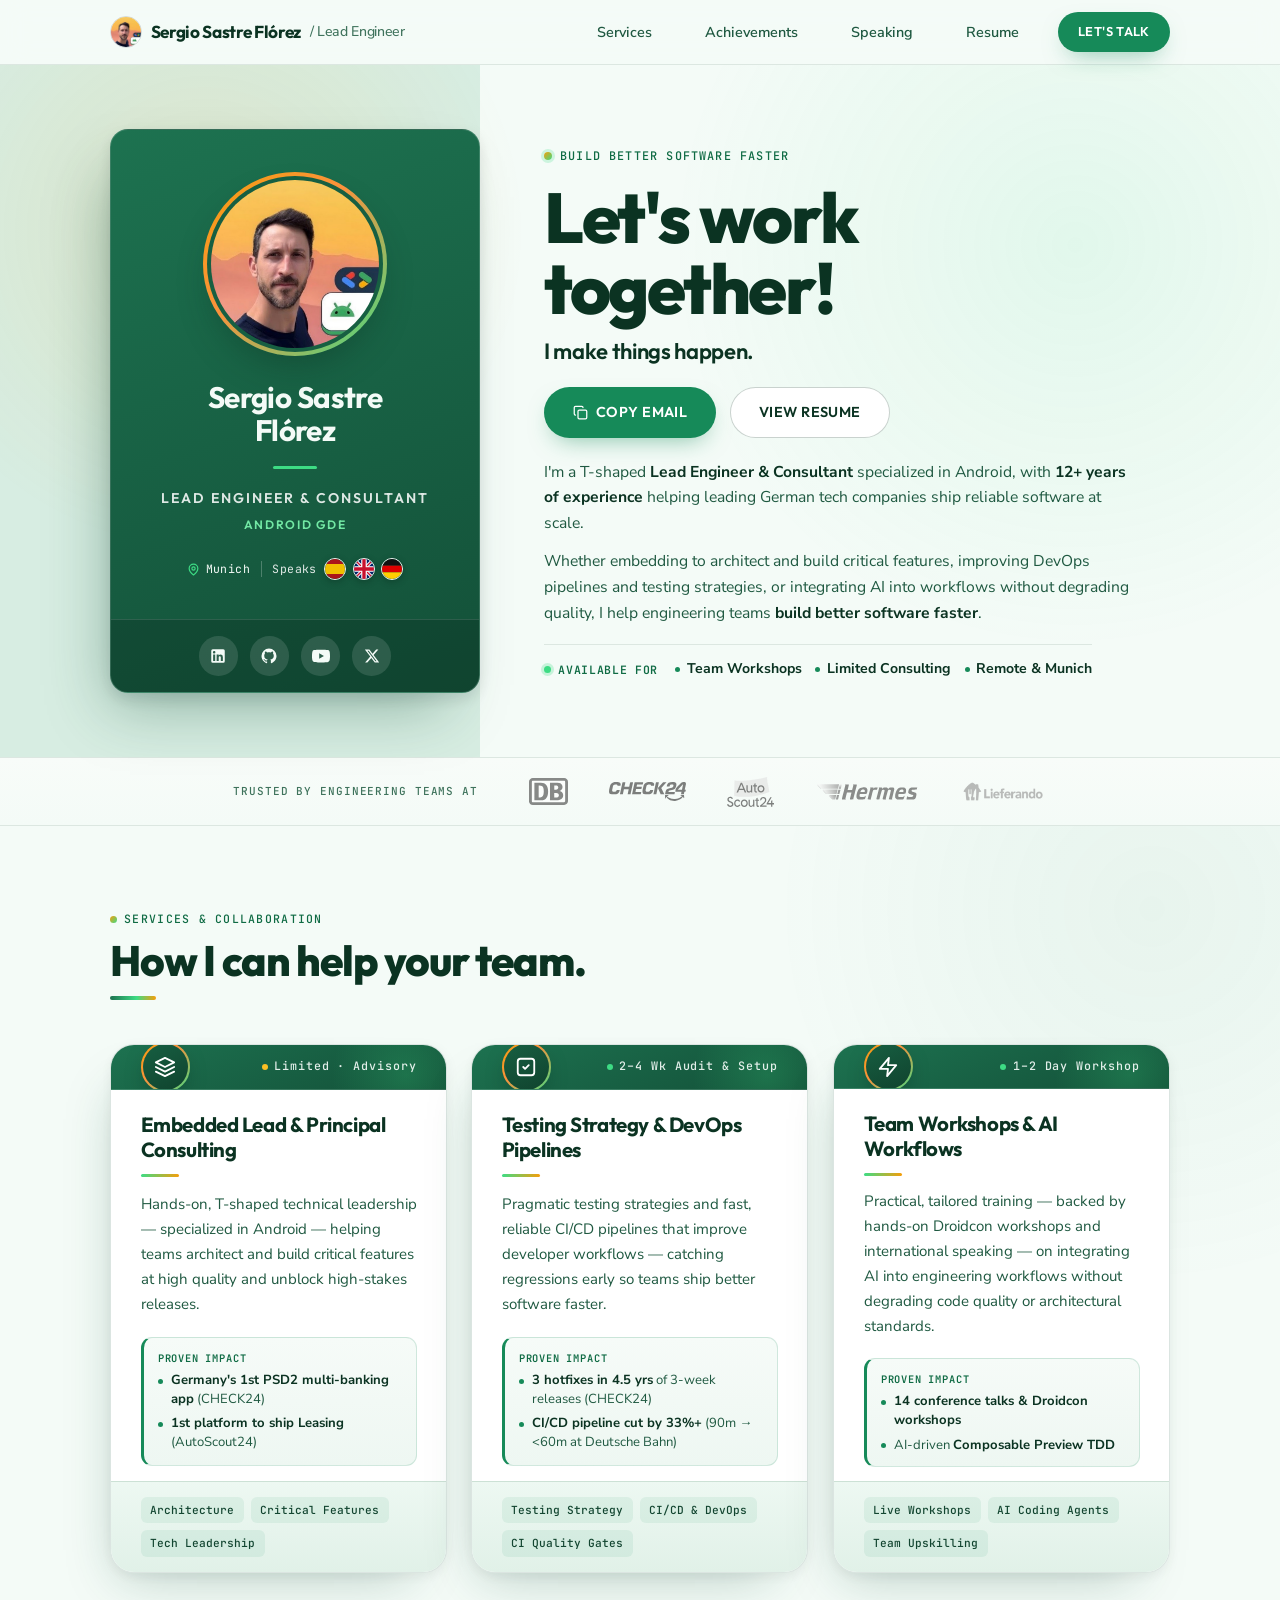
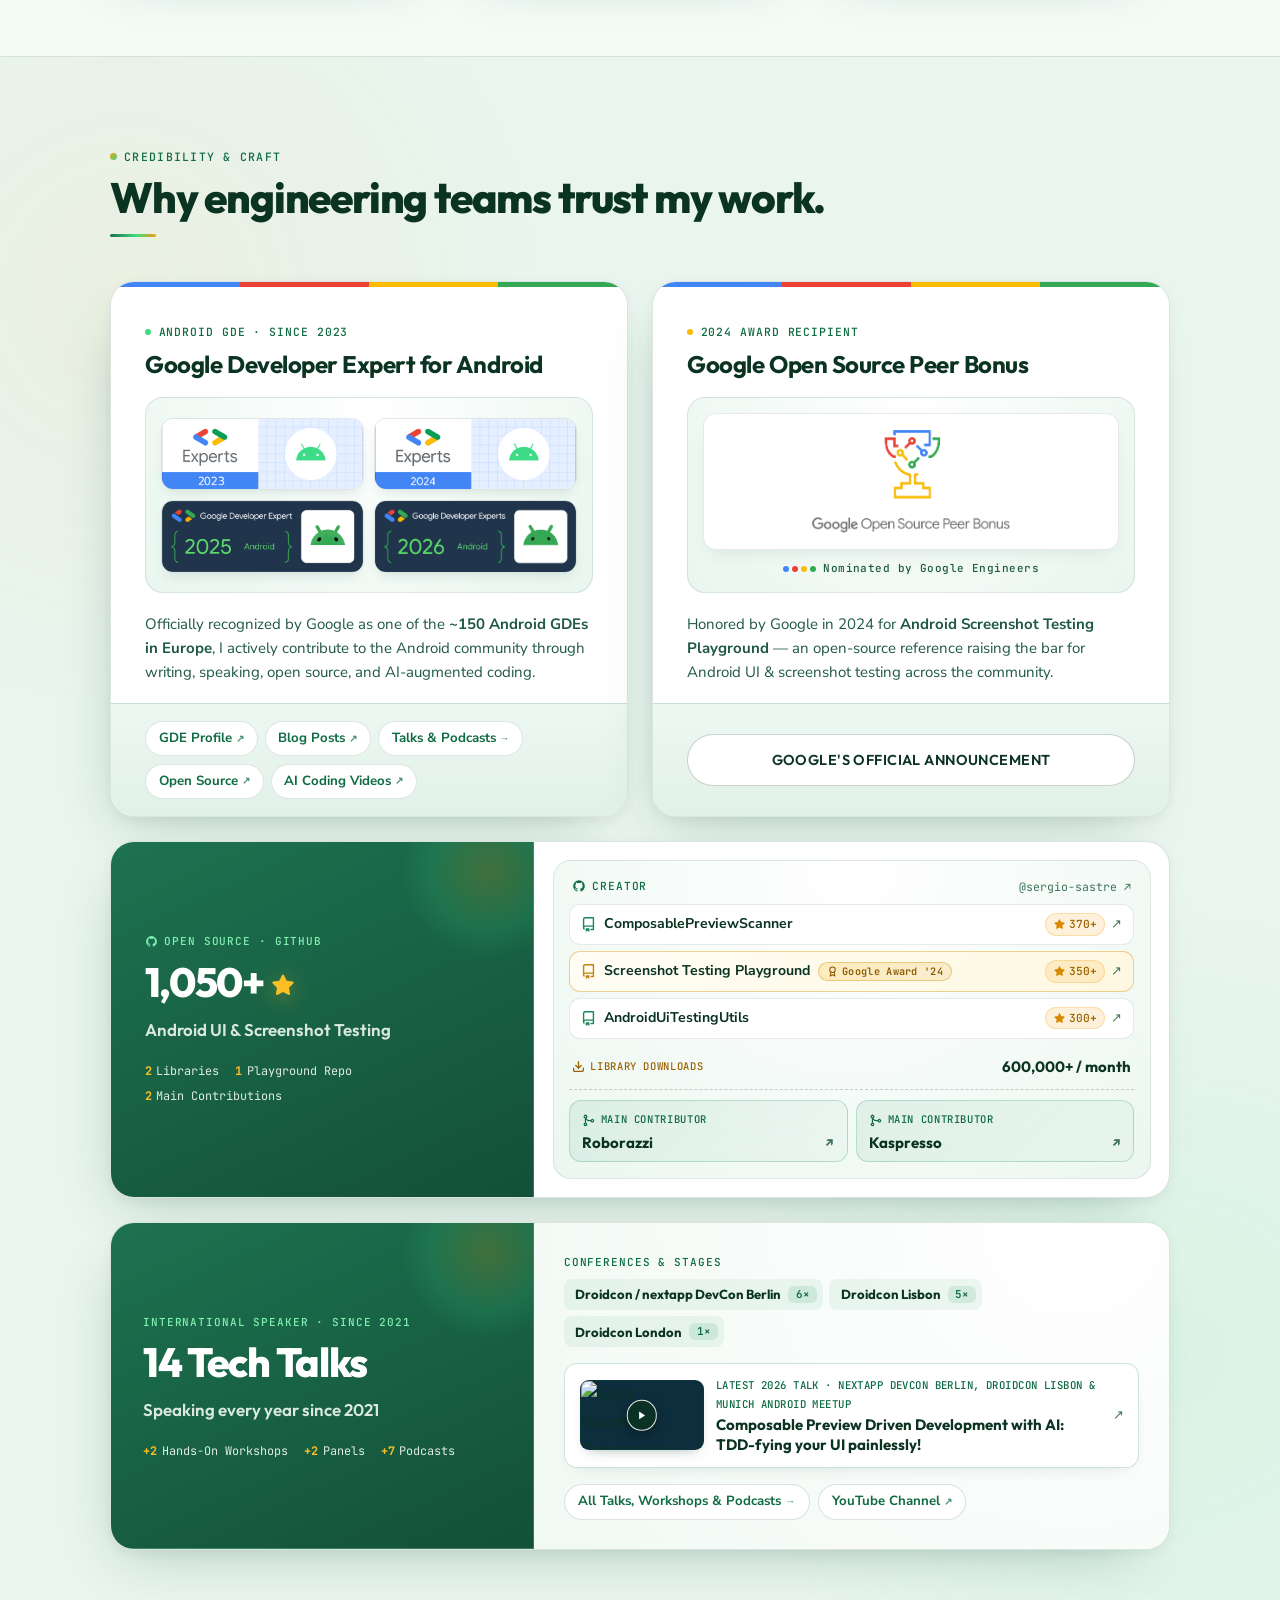
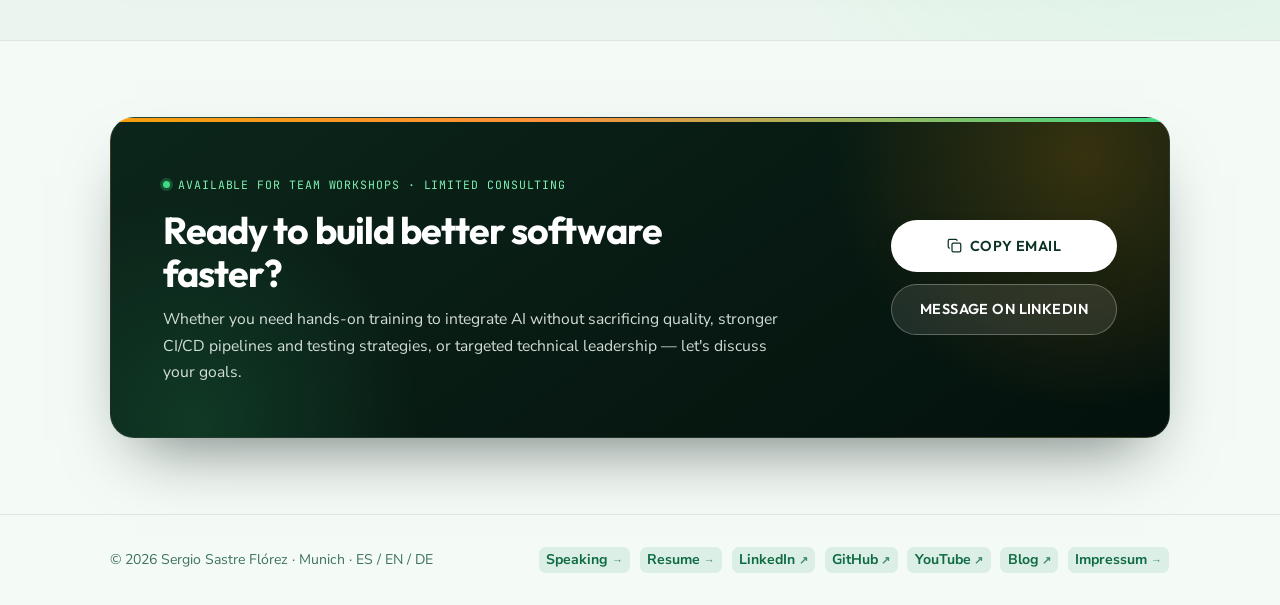
==== commit 6be49be7: "General visual improvements to distinguish clickable elements from others" ====
--- a/index.html
+++ b/index.html
@@ -23,7 +23,7 @@
     href="https://fonts.googleapis.com/css2?family=JetBrains+Mono:wght@400;500&family=Nunito+Sans:opsz,wght@6..12,400;6..12,500;6..12,600;6..12,700&family=Outfit:wght@500;600;700;800&display=swap"
     rel="stylesheet"
   >
-  <link rel="stylesheet" href="styles.css?v=44">
+  <link rel="stylesheet" href="styles.css?v=55">
 
   <script type="application/ld+json">
     {
@@ -453,8 +453,9 @@
               </div>
             </div>
             <p class="award-desc">
-              Honored by Google in 2024 for open-source contributions that raise the bar for
-              Android UI &amp; screenshot testing across the community.
+              Honored by Google in 2024 for
+              <strong>Android Screenshot Testing Playground</strong>
+              &mdash; an open-source reference raising the bar for Android UI &amp; screenshot testing across the community.
             </p>
             <div class="award-actions">
               <a
@@ -541,7 +542,7 @@
                     href="https://github.com/sergio-sastre/Android-screenshot-testing-playground"
                     target="_blank"
                     rel="noopener noreferrer"
-                    class="oss-repo-item"
+                    class="oss-repo-item oss-repo-item--award"
                     role="listitem"
                   >
                     <span class="oss-repo-name">
@@ -549,6 +550,13 @@
                         <path d="M2 2.5A2.5 2.5 0 0 1 4.5 0h8.75a.75.75 0 0 1 .75.75v12.5a.75.75 0 0 1-.75.75h-2.5a.75.75 0 0 1 0-1.5h1.75v-2h-8a1 1 0 0 0-.714 1.7.75.75 0 1 1-1.072 1.05A2.495 2.495 0 0 1 2 11.5Zm10.5-1h-8a1 1 0 0 0-1 1v6.708A2.486 2.486 0 0 1 4.5 9h8ZM5 12.25a.25.25 0 0 1 .25-.25h3.5a.25.25 0 0 1 .25.25v3.25a.25.25 0 0 1-.4.2l-1.45-1.087a.249.249 0 0 0-.3 0L5.4 15.7a.25.25 0 0 1-.4-.2Z" />
                       </svg>
                       <span>Screenshot Testing Playground</span>
+                      <span class="oss-award-badge">
+                        <svg width="11" height="11" viewBox="0 0 24 24" fill="none" stroke="currentColor" stroke-width="2.3" stroke-linecap="round" stroke-linejoin="round" aria-hidden="true">
+                          <circle cx="12" cy="8" r="6" />
+                          <path d="M15.477 12.89 17 22l-5-3-5 3 1.523-9.11" />
+                        </svg>
+                        Google Award '24
+                      </span>
                     </span>
                     <span class="oss-repo-meta">
                       <span class="oss-star-badge">
@@ -660,15 +668,15 @@
               <div class="speaker-venue-chips">
                 <span class="speaker-venue-chip">
                   <span>Droidcon / nextapp DevCon Berlin</span>
-                  <span class="speaker-venue-count">6 yrs</span>
+                  <span class="speaker-venue-count" aria-label="6 times">6&times;</span>
                 </span>
                 <span class="speaker-venue-chip">
                   <span>Droidcon Lisbon</span>
-                  <span class="speaker-venue-count">5 yrs</span>
+                  <span class="speaker-venue-count" aria-label="5 times">5&times;</span>
                 </span>
                 <span class="speaker-venue-chip">
                   <span>Droidcon London</span>
-                  <span class="speaker-venue-count">1 yr</span>
+                  <span class="speaker-venue-count" aria-label="1 time">1&times;</span>
                 </span>
               </div>
             </div>
--- a/styles.css
+++ b/styles.css
@@ -515,7 +515,10 @@
 
 .meta-pill--combined {
   gap: 0.65rem;
-  padding: 0.28rem 0.65rem 0.28rem 0.78rem;
+  padding: 0;
+  background: none;
+  border: none;
+  border-radius: 0;
   flex-wrap: wrap;
   justify-content: center;
 }
@@ -625,18 +628,13 @@
   display: inline-flex;
   align-items: center;
   gap: 0.5rem;
-  font-family: var(--font-display);
-  font-size: 0.8rem;
-  font-weight: 700;
-  letter-spacing: 0.09em;
+  font-family: var(--font-mono);
+  font-size: 0.74rem;
+  font-weight: 500;
+  letter-spacing: 0.1em;
   text-transform: uppercase;
-  color: var(--pure-white);
-  background: linear-gradient(135deg, #1d7250 0%, #135038 100%);
-  border: 1px solid rgba(255, 255, 255, 0.18);
-  box-shadow: -6px 12px 24px -12px rgba(19, 80, 56, 0.42);
-  padding: 0.36rem 0.95rem 0.36rem 0.72rem;
-  border-radius: 999px;
-  margin-bottom: 1.15rem;
+  color: var(--cobalt-700);
+  margin-bottom: 1rem;
 }
 
 .quality-eyebrow::before {
@@ -703,12 +701,13 @@
   flex-wrap: wrap;
   align-items: center;
   gap: 0.45rem 0.85rem;
-  margin-top: 0.55rem;
-  padding: 0.52rem 1rem 0.52rem 0.58rem;
-  background: linear-gradient(135deg, var(--card-cream) 0%, var(--pure-white) 100%);
-  border: 1px solid rgba(19, 80, 56, 0.14);
-  border-radius: 999px;
-  box-shadow: -8px 16px 30px -22px rgba(19, 80, 56, 0.28);
+  margin-top: 0.35rem;
+  padding: 0.75rem 0 0;
+  background: none;
+  border: none;
+  border-top: 1px solid var(--rule);
+  border-radius: 0;
+  box-shadow: none;
   font-size: 0.88rem;
   justify-self: start;
 }
@@ -719,8 +718,7 @@
     align-items: center;
     justify-content: center;
     width: 100%;
-    border-radius: var(--radius-md);
-    padding: 0.65rem 0.9rem;
+    padding: 0.75rem 0 0;
     gap: 0.55rem;
   }
 
@@ -743,16 +741,17 @@
 .engagement-badge {
   display: inline-flex;
   align-items: center;
-  gap: 0.4rem;
+  gap: 0.45rem;
   font-family: var(--font-mono);
-  font-size: 0.7rem;
+  font-size: 0.72rem;
+  font-weight: 600;
   letter-spacing: 0.06em;
   text-transform: uppercase;
-  color: var(--pure-white);
-  background: linear-gradient(145deg, #1d7250 0%, #135038 100%);
-  padding: 0.24rem 0.68rem;
-  border-radius: 999px;
-  margin-right: 0.15rem;
+  color: var(--cobalt-700);
+  background: none;
+  padding: 0;
+  border-radius: 0;
+  margin-right: 0.2rem;
 }
 
 .engagement-dot {
@@ -801,7 +800,9 @@
 @media (min-width: 960px) {
   .trust-bar-inner {
     flex-direction: row;
-    justify-content: space-between;
+    justify-content: center;
+    gap: 1.25rem clamp(2.25rem, 4vw, 3.5rem);
+    max-width: 980px;
   }
 }
 
@@ -984,16 +985,13 @@
   z-index: 1;
   display: inline-flex;
   align-items: center;
-  gap: 0.35rem;
-  padding: 0.26rem 0.72rem;
-  border-radius: 999px;
-  background: rgba(255, 255, 255, 0.12);
-  border: 1px solid rgba(255, 255, 255, 0.20);
+  gap: 0.4rem;
+  padding: 0;
   font-family: var(--font-mono);
   font-size: 0.73rem;
   font-weight: 500;
   letter-spacing: 0.08em;
-  color: var(--pure-white);
+  color: rgba(244, 251, 247, 0.92);
   opacity: 1;
 }
 
@@ -1110,11 +1108,9 @@
   font-size: 0.7rem;
   font-weight: 500;
   color: var(--ink-800);
-  background: var(--pure-white);
-  border: 1px solid rgba(19, 80, 56, 0.14);
-  box-shadow: 0 2px 6px -3px rgba(11, 51, 34, 0.12);
-  padding: 0.24rem 0.65rem;
-  border-radius: 999px;
+  background: rgba(22, 138, 89, 0.08);
+  padding: 0.24rem 0.6rem;
+  border-radius: 6px;
 }
 
 @media (min-width: 920px) {
@@ -1168,10 +1164,6 @@
   letter-spacing: 0.11em;
   text-transform: uppercase;
   color: var(--cobalt-700);
-  background: rgba(22, 138, 89, 0.10);
-  border: 1px solid rgba(22, 138, 89, 0.20);
-  padding: 0.26rem 0.78rem 0.26rem 0.62rem;
-  border-radius: 999px;
   font-weight: 500;
 }
 
@@ -1214,6 +1206,9 @@
 @media (min-width: 900px) {
   .bento-grid {
     grid-template-columns: repeat(2, minmax(0, 1fr));
+    grid-template-rows: auto auto 1fr auto;
+    row-gap: 1.15rem;
+    column-gap: 1.5rem;
   }
 }
 
@@ -1221,7 +1216,7 @@
 .award-card {
   position: relative;
   min-width: 0;
-  contain: layout style;
+  contain: style;
   isolation: isolate;
   transform: translate3d(0, 0, 0);
   -webkit-backface-visibility: hidden;
@@ -1368,16 +1363,14 @@
 .award-pill {
   display: inline-flex;
   align-items: center;
-  gap: 0.4rem;
+  gap: 0.45rem;
   font-family: var(--font-mono);
   font-size: 0.71rem;
+  font-weight: 500;
   letter-spacing: 0.08em;
   text-transform: uppercase;
-  color: var(--pure-white);
-  background: linear-gradient(145deg, #1d7250 0%, #135038 100%);
-  padding: 0.28rem 0.76rem;
-  border-radius: 999px;
-  margin-bottom: 0.75rem;
+  color: var(--cobalt-700);
+  margin-bottom: 0.55rem;
 }
 
 .award-pill::before {
@@ -1407,6 +1400,7 @@
 .award-actions {
   display: flex;
   flex-wrap: wrap;
+  gap: 0.6rem;
   margin-top: auto;
   margin-inline: calc(-1 * clamp(1.6rem, 3.5vw, 2.15rem));
   padding: 1.05rem clamp(1.6rem, 3.5vw, 2.15rem);
@@ -1424,7 +1418,7 @@
 .gde-card {
   position: relative;
   min-width: 0;
-  contain: layout style;
+  contain: style;
   isolation: isolate;
   transform: translate3d(0, 0, 0);
   -webkit-backface-visibility: hidden;
@@ -1471,16 +1465,14 @@
 .gde-pill {
   display: inline-flex;
   align-items: center;
-  gap: 0.4rem;
+  gap: 0.45rem;
   font-family: var(--font-mono);
   font-size: 0.71rem;
+  font-weight: 500;
   letter-spacing: 0.08em;
   text-transform: uppercase;
-  color: var(--pure-white);
-  background: linear-gradient(145deg, #1d7250 0%, #135038 100%);
-  padding: 0.28rem 0.76rem;
-  border-radius: 999px;
-  margin-bottom: 0.75rem;
+  color: var(--cobalt-700);
+  margin-bottom: 0.55rem;
 }
 
 .gde-pill::before {
@@ -1563,6 +1555,28 @@
 .gde-links .link-chip:hover {
   background: var(--cobalt-600);
   border-color: var(--cobalt-600);
+}
+
+@media (min-width: 900px) {
+  .gde-card,
+  .award-card {
+    grid-row: span 4;
+    display: grid;
+    grid-template-rows: subgrid;
+    align-items: start;
+  }
+
+  .gde-badges-box,
+  .award-badge-box {
+    align-self: stretch;
+  }
+
+  .gde-links,
+  .award-actions {
+    margin-top: 0;
+    align-self: stretch;
+    align-content: center;
+  }
 }
 
 /* Second Row: 2 Split-Chamber Forest Metric Proof Cards */
@@ -1859,6 +1873,45 @@
   box-shadow: 0 6px 14px -10px rgba(11, 51, 34, 0.22);
 }
 
+.oss-repo-item--award {
+  background: linear-gradient(135deg, #fffdf4 0%, #fef8e2 100%);
+  border-color: rgba(212, 150, 17, 0.42);
+}
+
+.oss-repo-item--award:hover {
+  background: linear-gradient(135deg, #fffbe8 0%, #fdf2cc 100%);
+  border-color: #d49611;
+  box-shadow: 0 8px 18px -10px rgba(180, 120, 10, 0.34);
+}
+
+.oss-repo-item--award .oss-repo-name {
+  flex-wrap: wrap;
+}
+
+.oss-repo-item--award .oss-repo-icon {
+  color: #c4850a;
+}
+
+.oss-repo-item--award:hover .oss-arrow {
+  color: #b57707;
+}
+
+.oss-award-badge {
+  display: inline-flex;
+  align-items: center;
+  gap: 0.28rem;
+  padding: 0.14rem 0.5rem;
+  border-radius: 999px;
+  background: linear-gradient(135deg, rgba(245, 180, 20, 0.22) 0%, rgba(212, 150, 17, 0.12) 100%);
+  border: 1px solid rgba(212, 150, 17, 0.42);
+  font-family: var(--font-mono);
+  font-size: 0.64rem;
+  font-weight: 600;
+  letter-spacing: 0.03em;
+  color: #8c5a00;
+  white-space: nowrap;
+}
+
 .oss-repo-name {
   display: flex;
   align-items: center;
@@ -1970,9 +2023,12 @@
   justify-content: space-between;
   flex-wrap: wrap;
   gap: 0.4rem 0.75rem;
-  margin-top: 0.5rem;
-  background: linear-gradient(135deg, rgba(245, 158, 11, 0.11) 0%, rgba(245, 158, 11, 0.03) 100%);
-  border-color: rgba(245, 158, 11, 0.28);
+  margin-top: 0.35rem;
+  padding: 0.35rem 0.2rem 0.05rem;
+  background: transparent;
+  border: none;
+  border-radius: 0;
+  transition: none;
 }
 
 .oss-spotlight--downloads:hover {
@@ -2054,11 +2110,7 @@
   letter-spacing: 0.08em;
   text-transform: uppercase;
   color: #7ef0b0;
-  background: rgba(255, 255, 255, 0.10);
-  border: 1px solid rgba(255, 255, 255, 0.18);
-  padding: 0.24rem 0.68rem;
-  border-radius: 999px;
-  margin-bottom: 0.25rem;
+  margin-bottom: 0.15rem;
 }
 
 .speaker-stats-row {
@@ -2066,21 +2118,17 @@
   z-index: 1;
   display: flex;
   flex-wrap: wrap;
-  gap: 0.42rem;
+  gap: 0.35rem 1rem;
   margin-top: 0.55rem;
 }
 
 .speaker-stat-pill {
   display: inline-flex;
   align-items: center;
-  gap: 0.28rem;
-  padding: 0.24rem 0.65rem;
-  border-radius: 999px;
-  background: rgba(255, 255, 255, 0.11);
-  border: 1px solid rgba(255, 255, 255, 0.18);
+  gap: 0.3rem;
   font-family: var(--font-mono);
-  font-size: 0.72rem;
-  color: rgba(244, 251, 247, 0.92);
+  font-size: 0.74rem;
+  color: rgba(244, 251, 247, 0.9);
 }
 
 .speaker-stat-pill strong {
@@ -2126,11 +2174,9 @@
   font-size: 0.82rem;
   font-weight: 700;
   color: var(--ink-900);
-  background: var(--pure-white);
-  border: 1px solid rgba(19, 80, 56, 0.16);
-  border-radius: 999px;
-  padding: 0.24rem 0.34rem 0.24rem 0.78rem;
-  box-shadow: 0 2px 6px -3px rgba(11, 51, 34, 0.12);
+  background: rgba(22, 138, 89, 0.07);
+  border-radius: 8px;
+  padding: 0.26rem 0.36rem 0.26rem 0.72rem;
 }
 
 .speaker-venue-count {
@@ -2138,10 +2184,9 @@
   font-size: 0.68rem;
   font-weight: 600;
   color: var(--cobalt-700);
-  background: rgba(22, 138, 89, 0.11);
-  border: 1px solid rgba(22, 138, 89, 0.20);
-  border-radius: 999px;
-  padding: 0.12rem 0.48rem;
+  background: rgba(22, 138, 89, 0.12);
+  border-radius: 6px;
+  padding: 0.14rem 0.45rem;
   line-height: 1.2;
 }
 
@@ -2298,36 +2343,16 @@
   overflow: hidden;
   border-radius: var(--radius-lg);
   padding: clamp(2rem, 4.5vw, 3.25rem);
-  background: linear-gradient(135deg, #1d7250 0%, #114b34 58%, #0b3322 100%);
-  border: 1px solid rgba(255, 255, 255, 0.14);
-  box-shadow: 0 28px 60px -28px rgba(11, 51, 34, 0.45);
+  background:
+    linear-gradient(90deg, #f59e0b 0%, #fb923c 42%, #3ddc84 100%) top / 100% 4px no-repeat,
+    radial-gradient(circle 360px at 92% 12%, rgba(245, 158, 11, 0.20), transparent 70%),
+    radial-gradient(circle 320px at 8% 96%, rgba(61, 220, 132, 0.14), transparent 70%),
+    linear-gradient(145deg, #0c261b 0%, #071912 58%, #04110c 100%);
+  border: 1px solid rgba(255, 255, 255, 0.10);
+  box-shadow: 0 32px 64px -28px rgba(4, 17, 12, 0.58);
   display: flex;
   flex-direction: column;
   gap: 1.75rem;
-}
-
-.cta-banner::before {
-  content: "";
-  position: absolute;
-  top: -120px;
-  right: -80px;
-  width: 340px;
-  height: 340px;
-  border-radius: 50%;
-  background: radial-gradient(circle, rgba(61, 220, 132, 0.22) 0%, transparent 70%);
-  pointer-events: none;
-}
-
-.cta-banner::after {
-  content: "";
-  position: absolute;
-  bottom: -140px;
-  left: -60px;
-  width: 320px;
-  height: 320px;
-  border-radius: 50%;
-  background: radial-gradient(circle, rgba(245, 158, 11, 0.16) 0%, transparent 70%);
-  pointer-events: none;
 }
 
 @media (min-width: 900px) {
@@ -2347,17 +2372,13 @@
 .cta-pill {
   display: inline-flex;
   align-items: center;
-  gap: 0.45rem;
-  padding: 0.3rem 0.82rem;
-  margin-bottom: 1rem;
-  border-radius: 999px;
-  background: rgba(255, 255, 255, 0.12);
-  border: 1px solid rgba(255, 255, 255, 0.2);
+  gap: 0.5rem;
+  margin-bottom: 0.9rem;
   font-family: var(--font-mono);
   font-size: 0.72rem;
-  letter-spacing: 0.06em;
+  letter-spacing: 0.08em;
   text-transform: uppercase;
-  color: var(--pure-white);
+  color: #7ef0b0;
 }
 
 .cta-pill-dot {
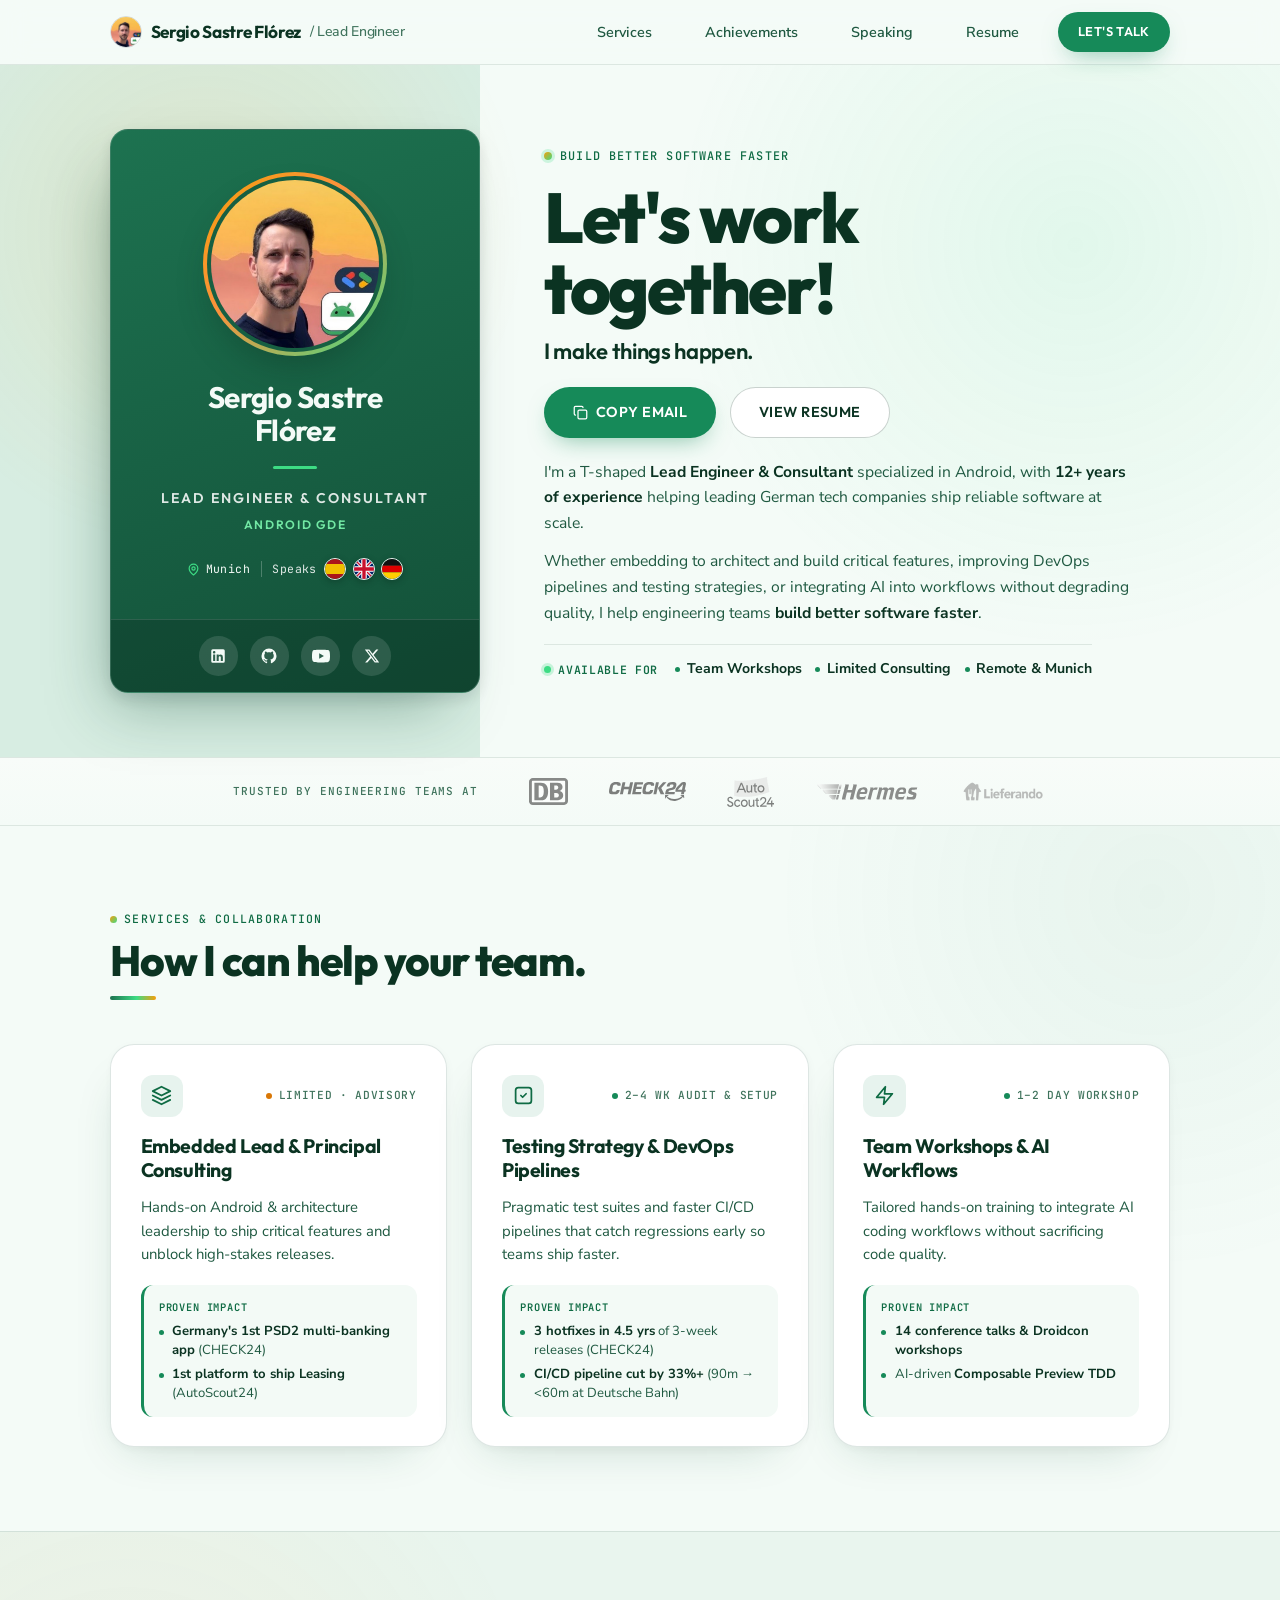
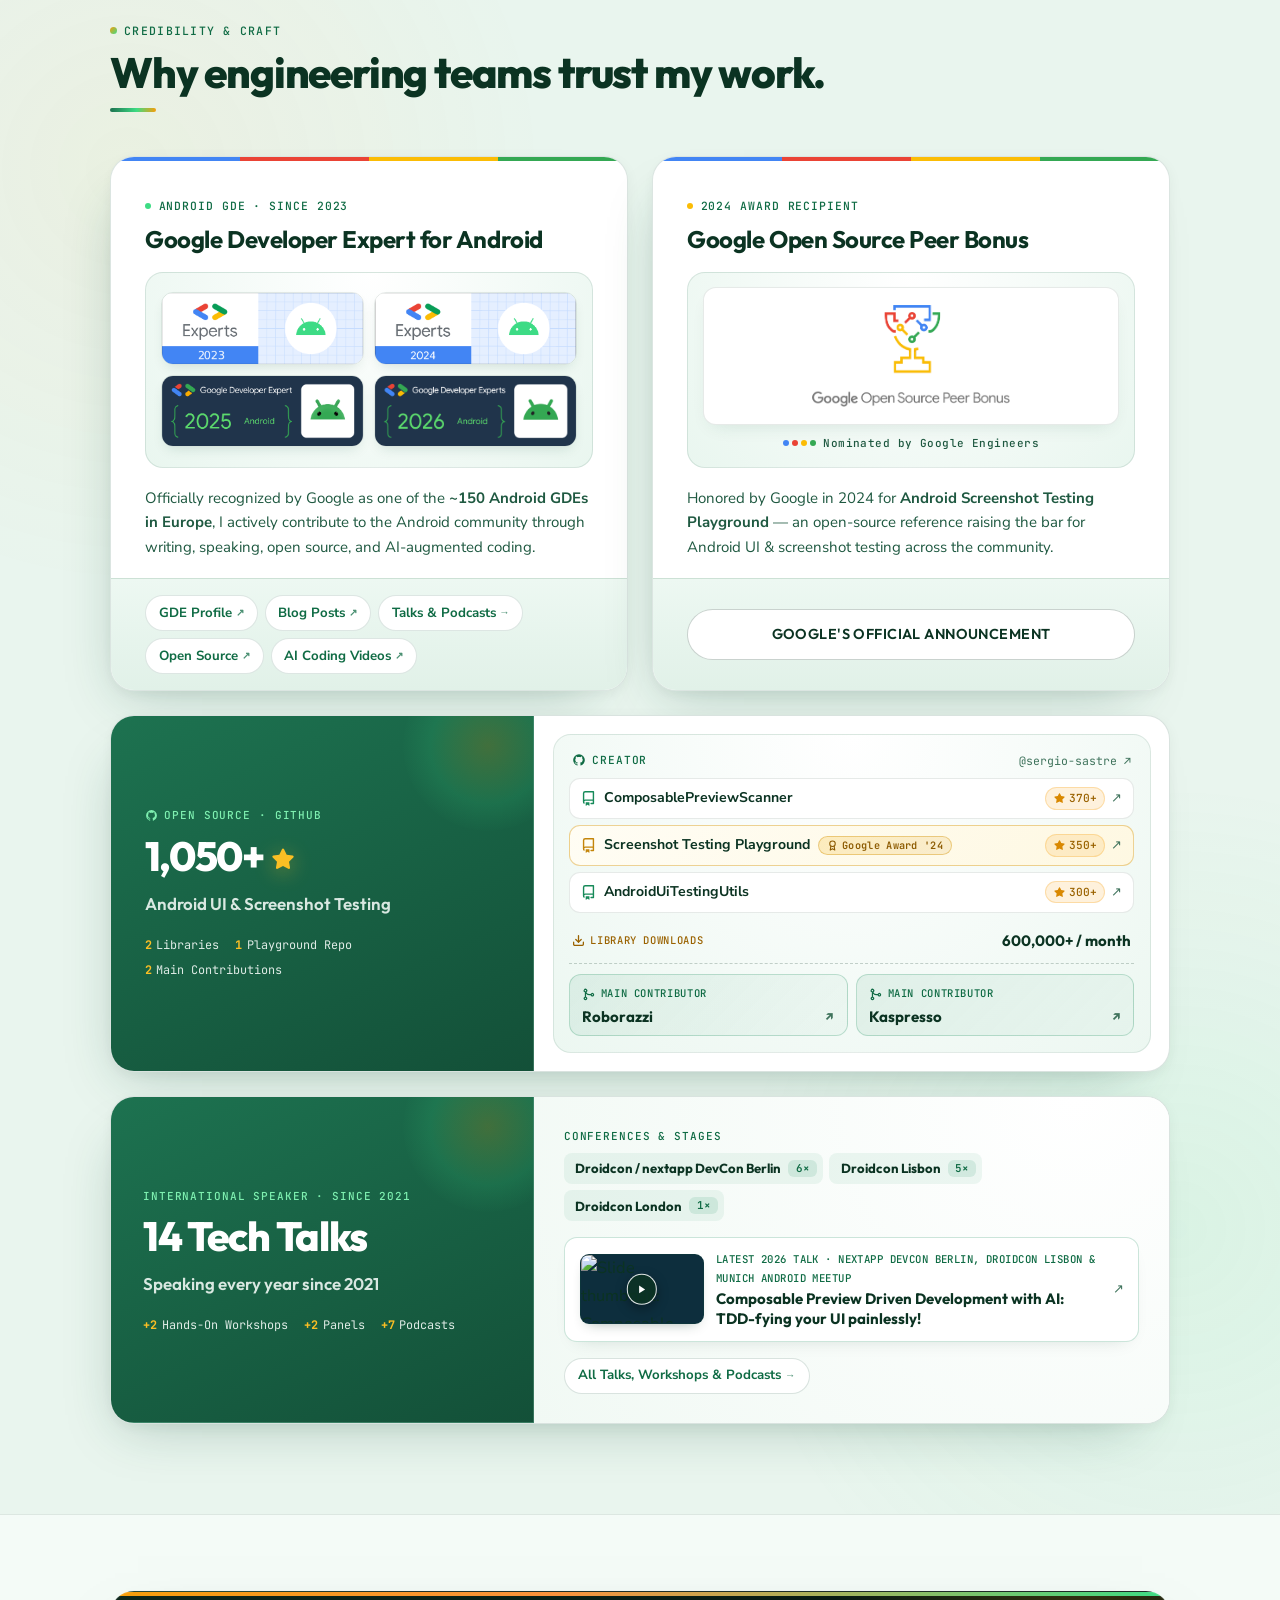
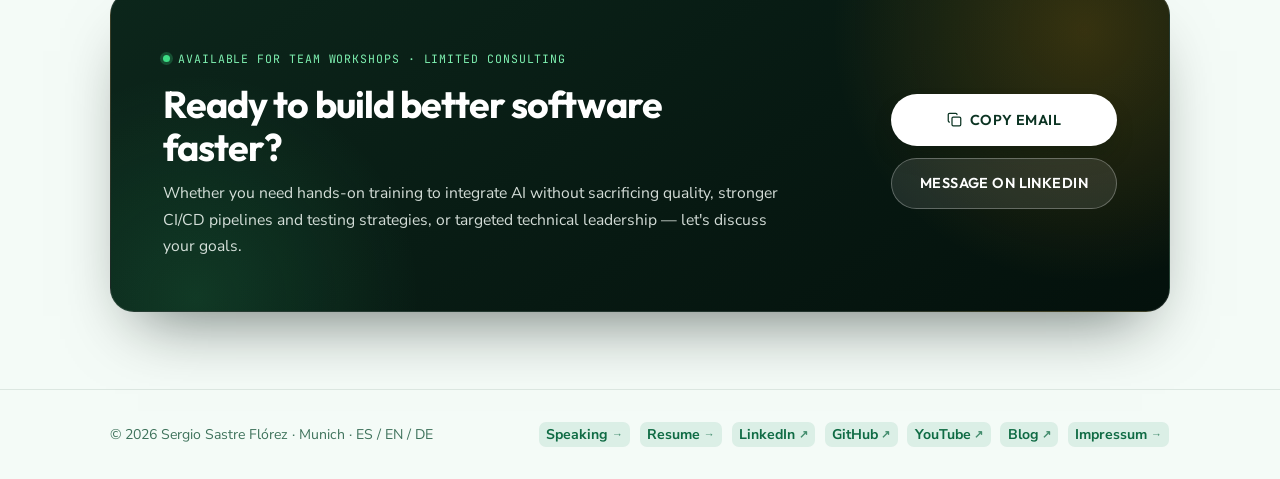
==== commit 7b81f01a: "Change services card style" ====
--- a/index.html
+++ b/index.html
@@ -23,7 +23,7 @@
     href="https://fonts.googleapis.com/css2?family=JetBrains+Mono:wght@400;500&family=Nunito+Sans:opsz,wght@6..12,400;6..12,500;6..12,600;6..12,700&family=Outfit:wght@500;600;700;800&display=swap"
     rel="stylesheet"
   >
-  <link rel="stylesheet" href="styles.css?v=55">
+  <link rel="stylesheet" href="styles.css?v=58">
 
   <script type="application/ld+json">
     {
@@ -253,11 +253,21 @@
       <div class="container trust-bar-inner">
         <span class="trust-bar-label">Trusted by engineering teams at</span>
         <div class="trust-bar-logos">
-          <img src="assets/logo-deutsche-bahn.svg" alt="Deutsche Bahn" class="trust-logo trust-logo--db" loading="eager">
-          <img src="assets/logo-check24.svg" alt="CHECK24" class="trust-logo trust-logo--check24" loading="eager">
-          <img src="assets/logo-autoscout24.svg" alt="AutoScout24" class="trust-logo trust-logo--as24" loading="eager">
-          <img src="assets/logo-hermes.svg" alt="Hermes Germany" class="trust-logo trust-logo--hermes" loading="eager">
-          <img src="assets/logo-lieferando.png" alt="Lieferando" class="trust-logo trust-logo--lieferando" loading="eager">
+          <a href="resume.html#exp-db" class="trust-logo-link" title="See my work at Deutsche Bahn" aria-label="See my work at Deutsche Bahn on Resume">
+            <img src="assets/logo-deutsche-bahn.svg" alt="Deutsche Bahn" class="trust-logo trust-logo--db" loading="eager">
+          </a>
+          <a href="resume.html#exp-check24" class="trust-logo-link" title="See my work at CHECK24" aria-label="See my work at CHECK24 on Resume">
+            <img src="assets/logo-check24.svg" alt="CHECK24" class="trust-logo trust-logo--check24" loading="eager">
+          </a>
+          <a href="resume.html#exp-autoscout24" class="trust-logo-link" title="See my work at AutoScout24" aria-label="See my work at AutoScout24 on Resume">
+            <img src="assets/logo-autoscout24.svg" alt="AutoScout24" class="trust-logo trust-logo--as24" loading="eager">
+          </a>
+          <a href="resume.html#exp-hermes" class="trust-logo-link" title="See my work at Hermes Germany" aria-label="See my work at Hermes Germany on Resume">
+            <img src="assets/logo-hermes.svg" alt="Hermes Germany" class="trust-logo trust-logo--hermes" loading="eager">
+          </a>
+          <a href="resume.html#exp-lieferando" class="trust-logo-link" title="See my work at Lieferando" aria-label="See my work at Lieferando on Resume">
+            <img src="assets/logo-lieferando.png" alt="Lieferando" class="trust-logo trust-logo--lieferando" loading="eager">
+          </a>
         </div>
       </div>
     </section>
@@ -274,7 +284,7 @@
           <article class="service-card reveal">
             <div class="service-card-top">
               <span class="service-icon" aria-hidden="true">
-                <svg width="22" height="22" viewBox="0 0 24 24" fill="none" stroke="currentColor" stroke-width="2" stroke-linecap="round" stroke-linejoin="round">
+                <svg width="21" height="21" viewBox="0 0 24 24" fill="none" stroke="currentColor" stroke-width="2" stroke-linecap="round" stroke-linejoin="round">
                   <polygon points="12 2 2 7 12 12 22 7 12 2" />
                   <polyline points="2 17 12 22 22 17" />
                   <polyline points="2 12 12 17 22 12" />
@@ -284,8 +294,7 @@
             </div>
             <h3 class="service-title">Embedded Lead &amp; Principal Consulting</h3>
             <p class="service-desc">
-              Hands-on, T-shaped technical leadership &mdash; specialized in Android &mdash; helping teams
-              architect and build critical features at high quality and unblock high-stakes releases.
+              Hands-on Android &amp; architecture leadership to ship critical features and unblock high-stakes releases.
             </p>
             <div class="service-proof">
               <span class="service-proof-label">Proven Impact</span>
@@ -294,17 +303,12 @@
                 <li><strong>1st platform to ship Leasing</strong> (AutoScout24)</li>
               </ul>
             </div>
-            <div class="service-tags" aria-label="Focus areas">
-              <span class="service-tag">Architecture</span>
-              <span class="service-tag">Critical Features</span>
-              <span class="service-tag">Tech Leadership</span>
-            </div>
           </article>
 
           <article class="service-card reveal">
             <div class="service-card-top">
               <span class="service-icon" aria-hidden="true">
-                <svg width="22" height="22" viewBox="0 0 24 24" fill="none" stroke="currentColor" stroke-width="2" stroke-linecap="round" stroke-linejoin="round">
+                <svg width="21" height="21" viewBox="0 0 24 24" fill="none" stroke="currentColor" stroke-width="2" stroke-linecap="round" stroke-linejoin="round">
                   <rect x="3" y="3" width="18" height="18" rx="3" />
                   <path d="m9 12 2 2 4-4" />
                 </svg>
@@ -313,8 +317,7 @@
             </div>
             <h3 class="service-title">Testing Strategy &amp; DevOps Pipelines</h3>
             <p class="service-desc">
-              Pragmatic testing strategies and fast, reliable CI/CD pipelines that improve developer
-              workflows &mdash; catching regressions early so teams ship better software faster.
+              Pragmatic test suites and faster CI/CD pipelines that catch regressions early so teams ship faster.
             </p>
             <div class="service-proof">
               <span class="service-proof-label">Proven Impact</span>
@@ -323,17 +326,12 @@
                 <li><strong>CI/CD pipeline cut by 33%+</strong> (90m &rarr; &lt;60m at Deutsche Bahn)</li>
               </ul>
             </div>
-            <div class="service-tags" aria-label="Focus areas">
-              <span class="service-tag">Testing Strategy</span>
-              <span class="service-tag">CI/CD &amp; DevOps</span>
-              <span class="service-tag">CI Quality Gates</span>
-            </div>
           </article>
 
           <article class="service-card reveal">
             <div class="service-card-top">
               <span class="service-icon" aria-hidden="true">
-                <svg width="22" height="22" viewBox="0 0 24 24" fill="none" stroke="currentColor" stroke-width="2" stroke-linecap="round" stroke-linejoin="round">
+                <svg width="21" height="21" viewBox="0 0 24 24" fill="none" stroke="currentColor" stroke-width="2" stroke-linecap="round" stroke-linejoin="round">
                   <path d="M13 2 3 14h9l-1 8 10-12h-9l1-8z" />
                 </svg>
               </span>
@@ -341,9 +339,7 @@
             </div>
             <h3 class="service-title">Team Workshops &amp; AI Workflows</h3>
             <p class="service-desc">
-              Practical, tailored training &mdash; backed by hands-on Droidcon workshops and international
-              speaking &mdash; on integrating AI into engineering workflows without degrading code quality
-              or architectural standards.
+              Tailored hands-on training to integrate AI coding workflows without sacrificing code quality.
             </p>
             <div class="service-proof">
               <span class="service-proof-label">Proven Impact</span>
@@ -351,11 +347,6 @@
                 <li><strong>14 conference talks &amp; Droidcon workshops</strong></li>
                 <li>AI-driven <strong>Composable Preview TDD</strong></li>
               </ul>
-            </div>
-            <div class="service-tags" aria-label="Focus areas">
-              <span class="service-tag">Live Workshops</span>
-              <span class="service-tag">AI Coding Agents</span>
-              <span class="service-tag">Team Upskilling</span>
             </div>
           </article>
         </div>
@@ -714,14 +705,6 @@
               >
                 All Talks, Workshops &amp; Podcasts
               </a>
-              <a
-                href="https://www.youtube.com/@sergio-sastre"
-                target="_blank"
-                rel="noopener noreferrer"
-                class="link-chip"
-              >
-                YouTube Channel
-              </a>
             </div>
           </div>
         </article>
--- a/styles.css
+++ b/styles.css
@@ -825,6 +825,12 @@
   gap: 1.15rem clamp(1.5rem, 3.2vw, 2.75rem);
 }
 
+.trust-logo-link {
+  display: inline-flex;
+  align-items: center;
+  border-radius: 6px;
+}
+
 .trust-logo {
   display: block;
   width: auto;
@@ -838,6 +844,8 @@
     transform 220ms var(--ease-out);
 }
 
+.trust-logo-link:hover .trust-logo,
+.trust-logo-link:focus-visible .trust-logo,
 .trust-logo:hover {
   filter: grayscale(0%);
   opacity: 1;
@@ -880,119 +888,80 @@
 @media (min-width: 920px) {
   .services-grid {
     grid-template-columns: repeat(3, minmax(0, 1fr));
+    grid-template-rows: auto auto 1fr auto;
+    row-gap: 0.9rem;
+    column-gap: 1.5rem;
   }
 }
 
 .service-card {
   position: relative;
   min-width: 0;
-  contain: layout style;
+  contain: style;
   isolation: isolate;
   transform: translate3d(0, 0, 0);
   -webkit-backface-visibility: hidden;
   backface-visibility: hidden;
   background: var(--pure-white);
-  border: 1px solid rgba(19, 80, 56, 0.15);
+  border: 1px solid rgba(19, 80, 56, 0.14);
   border-radius: var(--radius-lg);
-  padding: 0;
+  padding: clamp(1.45rem, 2.8vw, 1.85rem);
   overflow: hidden;
   display: flex;
   flex-direction: column;
-  gap: 0.85rem;
+  gap: 0.9rem;
   box-shadow:
-    -14px 26px 50px -24px rgba(19, 80, 56, 0.28),
-    0 4px 14px rgba(11, 51, 34, 0.06);
+    -10px 22px 44px -26px rgba(19, 80, 56, 0.22),
+    0 3px 10px rgba(11, 51, 34, 0.04);
   transition:
-    transform 260ms var(--ease-out),
+    transform 240ms var(--ease-out),
     border-color 220ms ease,
-    box-shadow 260ms var(--ease-out);
-}
-
-.service-card::after {
-  content: "";
-  position: absolute;
-  inset: 0;
-  pointer-events: none;
-  opacity: 0;
-  background: radial-gradient(
-    circle 260px at var(--mx, 50%) var(--my, 30%),
-    rgba(61, 220, 132, 0.12),
-    transparent 70%
-  );
-  transition: opacity 280ms ease;
+    box-shadow 240ms var(--ease-out);
 }
 
 .service-card:hover {
   transform: translateY(-4px);
-  border-color: rgba(22, 138, 89, 0.42);
+  border-color: rgba(22, 138, 89, 0.38);
   box-shadow:
-    -18px 34px 62px -22px rgba(19, 80, 56, 0.36),
-    0 8px 20px rgba(11, 51, 34, 0.08);
-}
-
-.service-card:hover::after {
-  opacity: 1;
+    -14px 30px 54px -24px rgba(19, 80, 56, 0.30),
+    0 8px 18px rgba(11, 51, 34, 0.06);
 }
 
 .service-card-top {
-  position: relative;
-  overflow: hidden;
   display: flex;
   align-items: center;
   justify-content: space-between;
-  padding: 1.35rem clamp(1.4rem, 2.8vw, 1.85rem);
-  margin-bottom: 0.25rem;
-  background: linear-gradient(155deg, #1d7250 0%, #135038 100%);
-  border-bottom: 1px solid rgba(255, 255, 255, 0.14);
-}
-
-.service-card-top::after {
-  content: "";
-  position: absolute;
-  top: -45px;
-  right: -35px;
-  width: 150px;
-  height: 150px;
-  border-radius: 50%;
-  background: radial-gradient(circle, rgba(61, 220, 132, 0.22) 0%, transparent 70%);
-  pointer-events: none;
-}
-
-/* Orbital double-ring medallion echoing the profile card's sunset-emerald halo */
+  gap: 0.75rem;
+}
+
 .service-icon {
-  position: relative;
-  z-index: 1;
   display: inline-grid;
   place-items: center;
-  width: 3.1rem;
-  height: 3.1rem;
-  border-radius: 50%;
-  border: 2.5px solid transparent;
-  background:
-    linear-gradient(155deg, #175f42, #10432e) padding-box,
-    linear-gradient(135deg, #f59e0b 0%, #fb923c 42%, #3ddc84 100%) border-box;
-  color: var(--pure-white);
-  box-shadow: 0 10px 22px -8px rgba(8, 38, 26, 0.55);
-  transition: transform 240ms var(--ease-out);
+  width: 2.65rem;
+  height: 2.65rem;
+  border-radius: 12px;
+  background: rgba(22, 138, 89, 0.10);
+  color: var(--cobalt-700);
+  flex-shrink: 0;
+  transition: transform 220ms var(--ease-out), background-color 220ms ease;
 }
 
 .service-card:hover .service-icon {
-  transform: scale(1.06) rotate(-4deg);
+  transform: scale(1.05);
+  background: rgba(22, 138, 89, 0.16);
 }
 
 .service-num {
-  position: relative;
-  z-index: 1;
   display: inline-flex;
   align-items: center;
   gap: 0.4rem;
   padding: 0;
   font-family: var(--font-mono);
-  font-size: 0.73rem;
+  font-size: 0.7rem;
   font-weight: 500;
-  letter-spacing: 0.08em;
-  color: rgba(244, 251, 247, 0.92);
-  opacity: 1;
+  letter-spacing: 0.06em;
+  text-transform: uppercase;
+  color: var(--ink-500);
 }
 
 .service-num::before {
@@ -1000,55 +969,40 @@
   width: 6px;
   height: 6px;
   border-radius: 50%;
-  background: #3ddc84;
+  background: var(--cobalt-600);
   flex-shrink: 0;
 }
 
 .service-num--limited::before {
-  background: #fbbf24;
+  background: #d97706;
 }
 
 .service-title {
   font-family: var(--font-display);
-  font-size: 1.28rem;
+  font-size: 1.22rem;
   font-weight: 700;
   letter-spacing: -0.02em;
   line-height: 1.24;
-  margin: 0;
-  padding-inline: clamp(1.4rem, 2.8vw, 1.85rem);
-  padding-top: 0.25rem;
+  margin: 0.15rem 0 0;
   color: var(--ink-950);
-}
-
-.service-title::after {
-  content: "";
-  display: block;
-  width: 38px;
-  height: 3px;
-  margin-top: 0.7rem;
-  border-radius: 999px;
-  background: linear-gradient(90deg, #3ddc84 0%, #f59e0b 100%);
 }
 
 .service-desc {
   margin: 0;
-  padding-inline: clamp(1.4rem, 2.8vw, 1.85rem);
-  padding-bottom: 0.35rem;
-  font-size: 0.94rem;
-  line-height: 1.66;
+  font-size: 0.93rem;
+  line-height: 1.58;
   color: var(--ink-700);
 }
 
 .service-proof {
-  margin-inline: clamp(1.4rem, 2.8vw, 1.85rem);
-  padding: 0.72rem 0.88rem;
-  border-radius: 11px;
-  background: linear-gradient(180deg, #f6fbf8 0%, #eef7f2 100%);
-  border: 1px solid rgba(22, 138, 89, 0.16);
+  margin-top: auto;
+  padding: 0.85rem 0.95rem;
+  border-radius: 12px;
+  background: #f3faf6;
   border-left: 3px solid var(--cobalt-600);
   display: flex;
   flex-direction: column;
-  gap: 0.24rem;
+  gap: 0.35rem;
 }
 
 .service-proof-label {
@@ -1093,16 +1047,6 @@
   font-weight: 700;
 }
 
-.service-tags {
-  display: flex;
-  flex-wrap: wrap;
-  gap: 0.42rem;
-  margin-top: auto;
-  padding: 0.95rem clamp(1.4rem, 2.8vw, 1.85rem);
-  background: linear-gradient(180deg, #edf8f2 0%, #e1f1e8 100%);
-  border-top: 1px solid rgba(19, 80, 56, 0.10);
-}
-
 .service-tag {
   font-family: var(--font-mono);
   font-size: 0.7rem;
@@ -1117,19 +1061,13 @@
   .service-card {
     display: grid;
     grid-template-rows: subgrid;
-    grid-row: span 5;
-    row-gap: 0.85rem;
+    grid-row: span 4;
     align-items: start;
   }
 
-  .service-card-top,
   .service-proof {
+    margin-top: 0.25rem;
     align-self: stretch;
-  }
-
-  .service-tags {
-    align-self: end;
-    margin-top: 0;
   }
 }
 
@@ -1517,12 +1455,6 @@
   border-radius: 12px;
   border: 1px solid var(--rule);
   box-shadow: 0 6px 14px -6px rgba(19, 80, 56, 0.18);
-  transition: transform 200ms var(--ease-out), box-shadow 200ms var(--ease-out);
-}
-
-.gde-badge-img:hover {
-  transform: translateY(-2px) scale(1.015);
-  box-shadow: 0 12px 22px -10px rgba(11, 51, 34, 0.26);
 }
 
 .gde-desc {
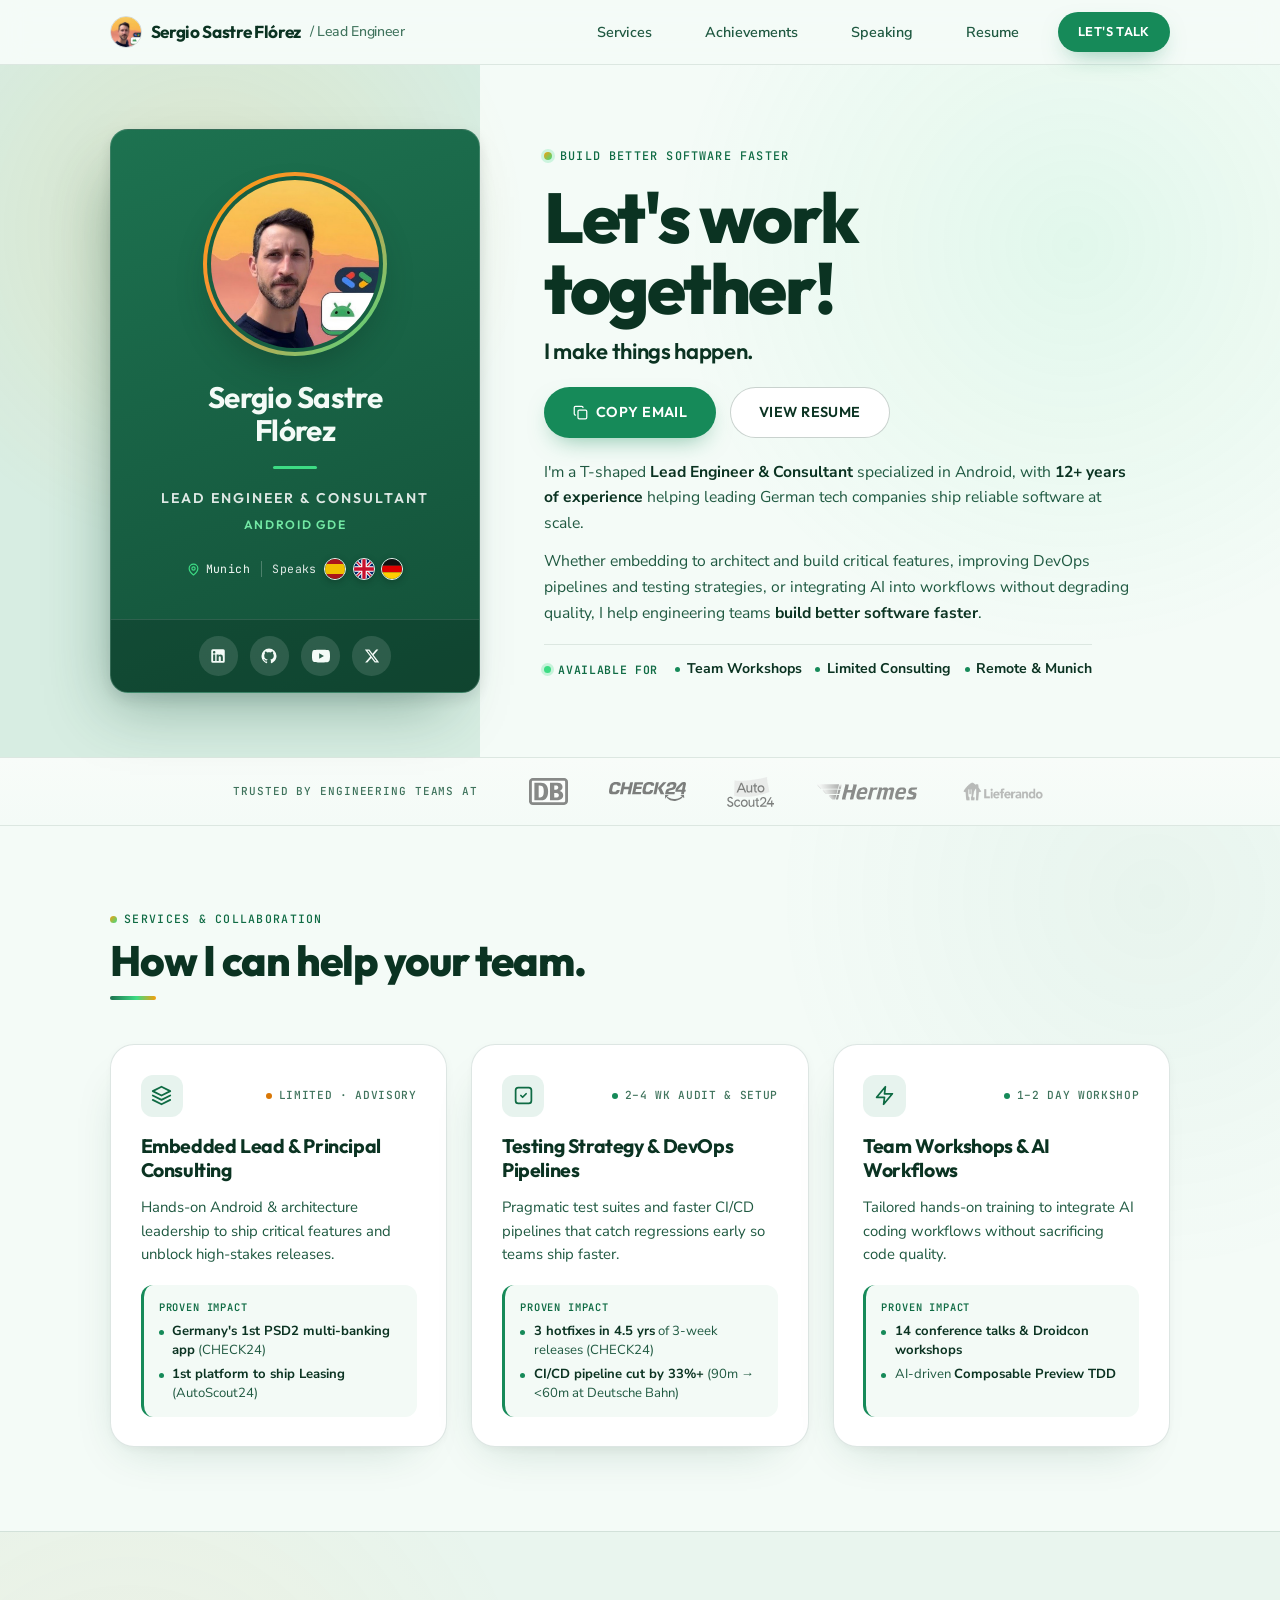
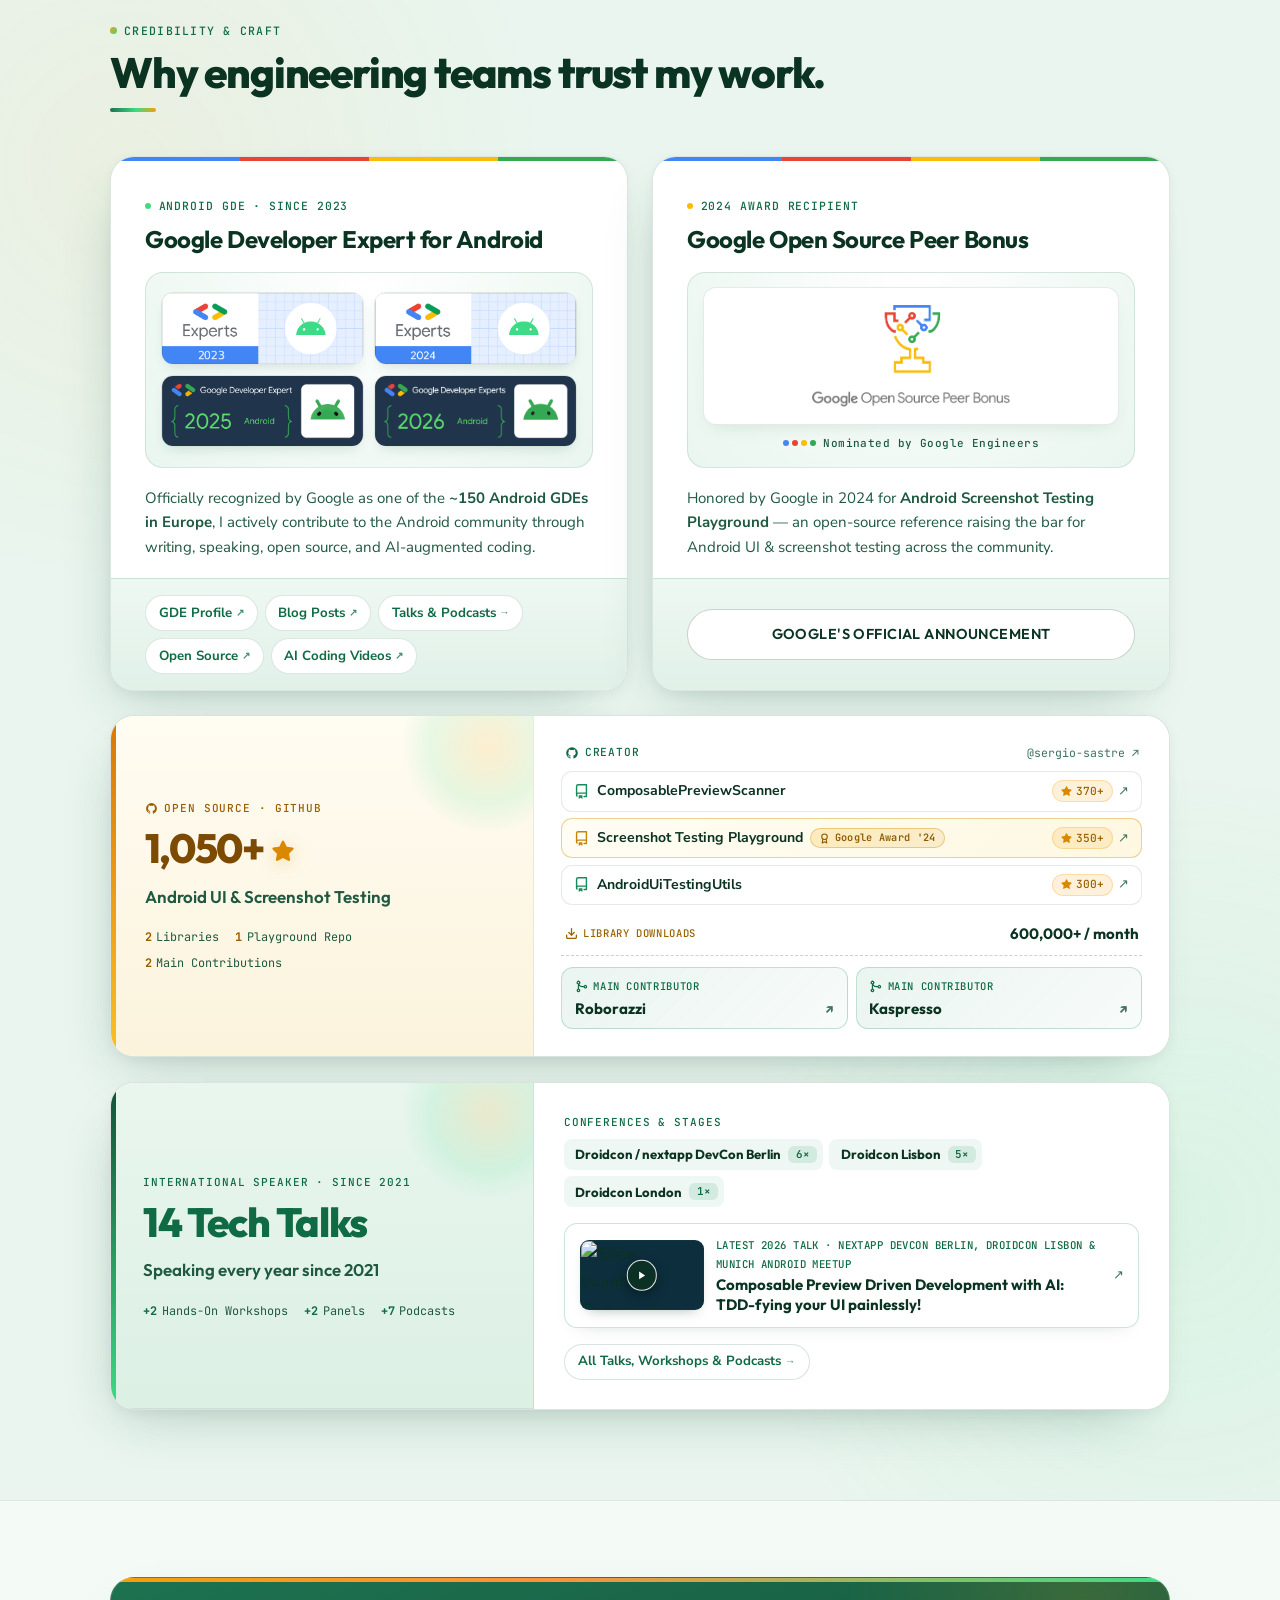
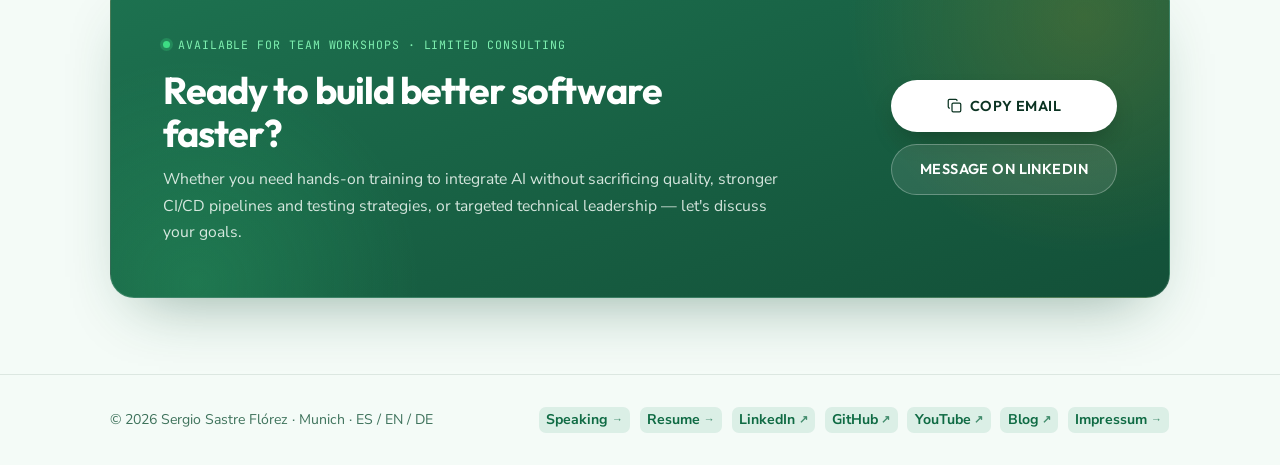
==== commit 63cc601b: "remove flags hovering effect" ====
--- a/index.html
+++ b/index.html
@@ -23,7 +23,7 @@
     href="https://fonts.googleapis.com/css2?family=JetBrains+Mono:wght@400;500&family=Nunito+Sans:opsz,wght@6..12,400;6..12,500;6..12,600;6..12,700&family=Outfit:wght@500;600;700;800&display=swap"
     rel="stylesheet"
   >
-  <link rel="stylesheet" href="styles.css?v=58">
+  <link rel="stylesheet" href="styles.css?v=63">
 
   <script type="application/ld+json">
     {
--- a/styles.css
+++ b/styles.css
@@ -577,11 +577,6 @@
   border: 1.5px solid rgba(255, 255, 255, 0.92);
   box-shadow: 0 2px 6px rgba(8, 38, 26, 0.35);
   flex-shrink: 0;
-  transition: transform 160ms var(--ease-out);
-}
-
-.flag-badge:hover {
-  transform: translateY(-1px) scale(1.08);
 }
 
 .flag-badge svg {
@@ -1563,8 +1558,36 @@
   position: relative;
   overflow: hidden;
   padding: 1.45rem clamp(1.5rem, 3vw, 2rem) 1.3rem;
-  background: linear-gradient(155deg, #1d7250 0%, #135038 100%);
-  border-bottom: 1px solid rgba(255, 255, 255, 0.14);
+  background: linear-gradient(180deg, #e9f6ee 0%, #dcf0e4 100%);
+  border-bottom: 1px solid rgba(19, 80, 56, 0.13);
+}
+
+.oss-card::before,
+.speaker-card::before {
+  content: "";
+  position: absolute;
+  top: 0;
+  bottom: 0;
+  left: 0;
+  width: 4.5px;
+  z-index: 2;
+  pointer-events: none;
+}
+
+.oss-card::before {
+  background: linear-gradient(180deg, #d97706 0%, #fbbf24 100%);
+}
+
+.speaker-card::before {
+  background: linear-gradient(180deg, #135038 0%, #3ddc84 100%);
+}
+
+.oss-card .proof-metric {
+  color: #7c4a00;
+}
+
+.speaker-card .proof-metric {
+  color: var(--cobalt-700);
 }
 
 .proof-card > div:first-child::after {
@@ -1575,7 +1598,7 @@
   width: 170px;
   height: 170px;
   border-radius: 50%;
-  background: radial-gradient(circle, rgba(245, 158, 11, 0.18) 0%, rgba(61, 220, 132, 0.12) 48%, transparent 72%);
+  background: radial-gradient(circle, rgba(245, 158, 11, 0.14) 0%, rgba(61, 220, 132, 0.12) 48%, transparent 72%);
   pointer-events: none;
 }
 
@@ -1587,12 +1610,12 @@
   font-weight: 800;
   letter-spacing: -0.032em;
   line-height: 1.05;
-  color: var(--pure-white);
+  color: var(--ink-950);
   margin-bottom: 0.32rem;
 }
 
 .proof-metric span[data-years-since] {
-  color: #7ef0b0;
+  color: var(--cobalt-700);
 }
 
 .proof-label {
@@ -1602,7 +1625,7 @@
   font-size: 1.06rem;
   font-weight: 600;
   margin: 0;
-  color: rgba(244, 251, 247, 0.88);
+  color: var(--ink-700);
 }
 
 .proof-desc {
@@ -1613,12 +1636,12 @@
 }
 
 .proof-star {
-  color: #fbbf24;
+  color: #d98800;
   display: inline-flex;
   align-items: center;
   vertical-align: middle;
   transform: translateY(-2px);
-  filter: drop-shadow(0 4px 10px rgba(251, 191, 36, 0.42));
+  filter: drop-shadow(0 3px 8px rgba(217, 136, 0, 0.25));
 }
 
 /* Full-Width Open Source & AI Tooling Ecosystem Card */
@@ -1626,7 +1649,7 @@
   margin-top: 1.5rem;
   display: grid;
   grid-template-columns: minmax(0, 1fr);
-  gap: 1.15rem;
+  gap: 0;
 }
 
 .oss-card > div:first-child {
@@ -1635,6 +1658,21 @@
   justify-content: center;
   gap: 0.45rem;
   padding: clamp(1.5rem, 3vw, 2.1rem);
+  background: linear-gradient(180deg, #fffcf2 0%, #fbf3dc 100%);
+  border-bottom: 1px solid rgba(212, 150, 17, 0.18);
+}
+
+.oss-card .speaker-eyebrow,
+.oss-card .speaker-stat-pill strong {
+  color: #9a5d00;
+}
+
+.oss-card .oss-tray {
+  margin: 0;
+  padding: clamp(1.25rem, 2.6vw, 1.7rem);
+  background: var(--pure-white);
+  border: none;
+  border-radius: 0;
 }
 
 @media (min-width: 900px) {
@@ -1645,11 +1683,7 @@
 
   .oss-card > div:first-child {
     border-bottom: none;
-    border-right: 1px solid rgba(255, 255, 255, 0.14);
-  }
-
-  .oss-card .oss-tray {
-    margin: 1.15rem;
+    border-right: 1px solid rgba(212, 150, 17, 0.18);
   }
 }
 
@@ -2019,13 +2053,13 @@
   justify-content: center;
   gap: 0.45rem;
   padding: clamp(1.5rem, 3vw, 2.1rem);
-  border-bottom: 1px solid rgba(255, 255, 255, 0.14);
+  border-bottom: 1px solid rgba(19, 80, 56, 0.11);
 }
 
 @media (min-width: 900px) {
   .speaker-card > .speaker-card-lead {
     border-bottom: none;
-    border-right: 1px solid rgba(255, 255, 255, 0.14);
+    border-right: 1px solid rgba(19, 80, 56, 0.11);
   }
 }
 
@@ -2041,7 +2075,7 @@
   font-weight: 500;
   letter-spacing: 0.08em;
   text-transform: uppercase;
-  color: #7ef0b0;
+  color: var(--cobalt-700);
   margin-bottom: 0.15rem;
 }
 
@@ -2060,11 +2094,11 @@
   gap: 0.3rem;
   font-family: var(--font-mono);
   font-size: 0.74rem;
-  color: rgba(244, 251, 247, 0.9);
+  color: var(--ink-700);
 }
 
 .speaker-stat-pill strong {
-  color: #fbbf24;
+  color: var(--cobalt-700);
   font-weight: 700;
 }
 
@@ -2074,7 +2108,7 @@
   justify-content: space-between;
   gap: 1rem;
   padding: clamp(1.35rem, 2.8vw, 1.85rem);
-  background: radial-gradient(circle at 85% 0%, #ffffff 0%, #f1f9f4 100%);
+  background: var(--pure-white);
 }
 
 .speaker-venues {
@@ -2277,11 +2311,11 @@
   padding: clamp(2rem, 4.5vw, 3.25rem);
   background:
     linear-gradient(90deg, #f59e0b 0%, #fb923c 42%, #3ddc84 100%) top / 100% 4px no-repeat,
-    radial-gradient(circle 360px at 92% 12%, rgba(245, 158, 11, 0.20), transparent 70%),
-    radial-gradient(circle 320px at 8% 96%, rgba(61, 220, 132, 0.14), transparent 70%),
-    linear-gradient(145deg, #0c261b 0%, #071912 58%, #04110c 100%);
-  border: 1px solid rgba(255, 255, 255, 0.10);
-  box-shadow: 0 32px 64px -28px rgba(4, 17, 12, 0.58);
+    radial-gradient(circle 340px at 92% 12%, rgba(245, 158, 11, 0.16), transparent 70%),
+    radial-gradient(circle 320px at 8% 96%, rgba(61, 220, 132, 0.18), transparent 70%),
+    linear-gradient(160deg, #1d7250 0%, #135038 100%);
+  border: 1px solid rgba(255, 255, 255, 0.14);
+  box-shadow: 0 28px 60px -28px rgba(19, 80, 56, 0.45);
   display: flex;
   flex-direction: column;
   gap: 1.75rem;
